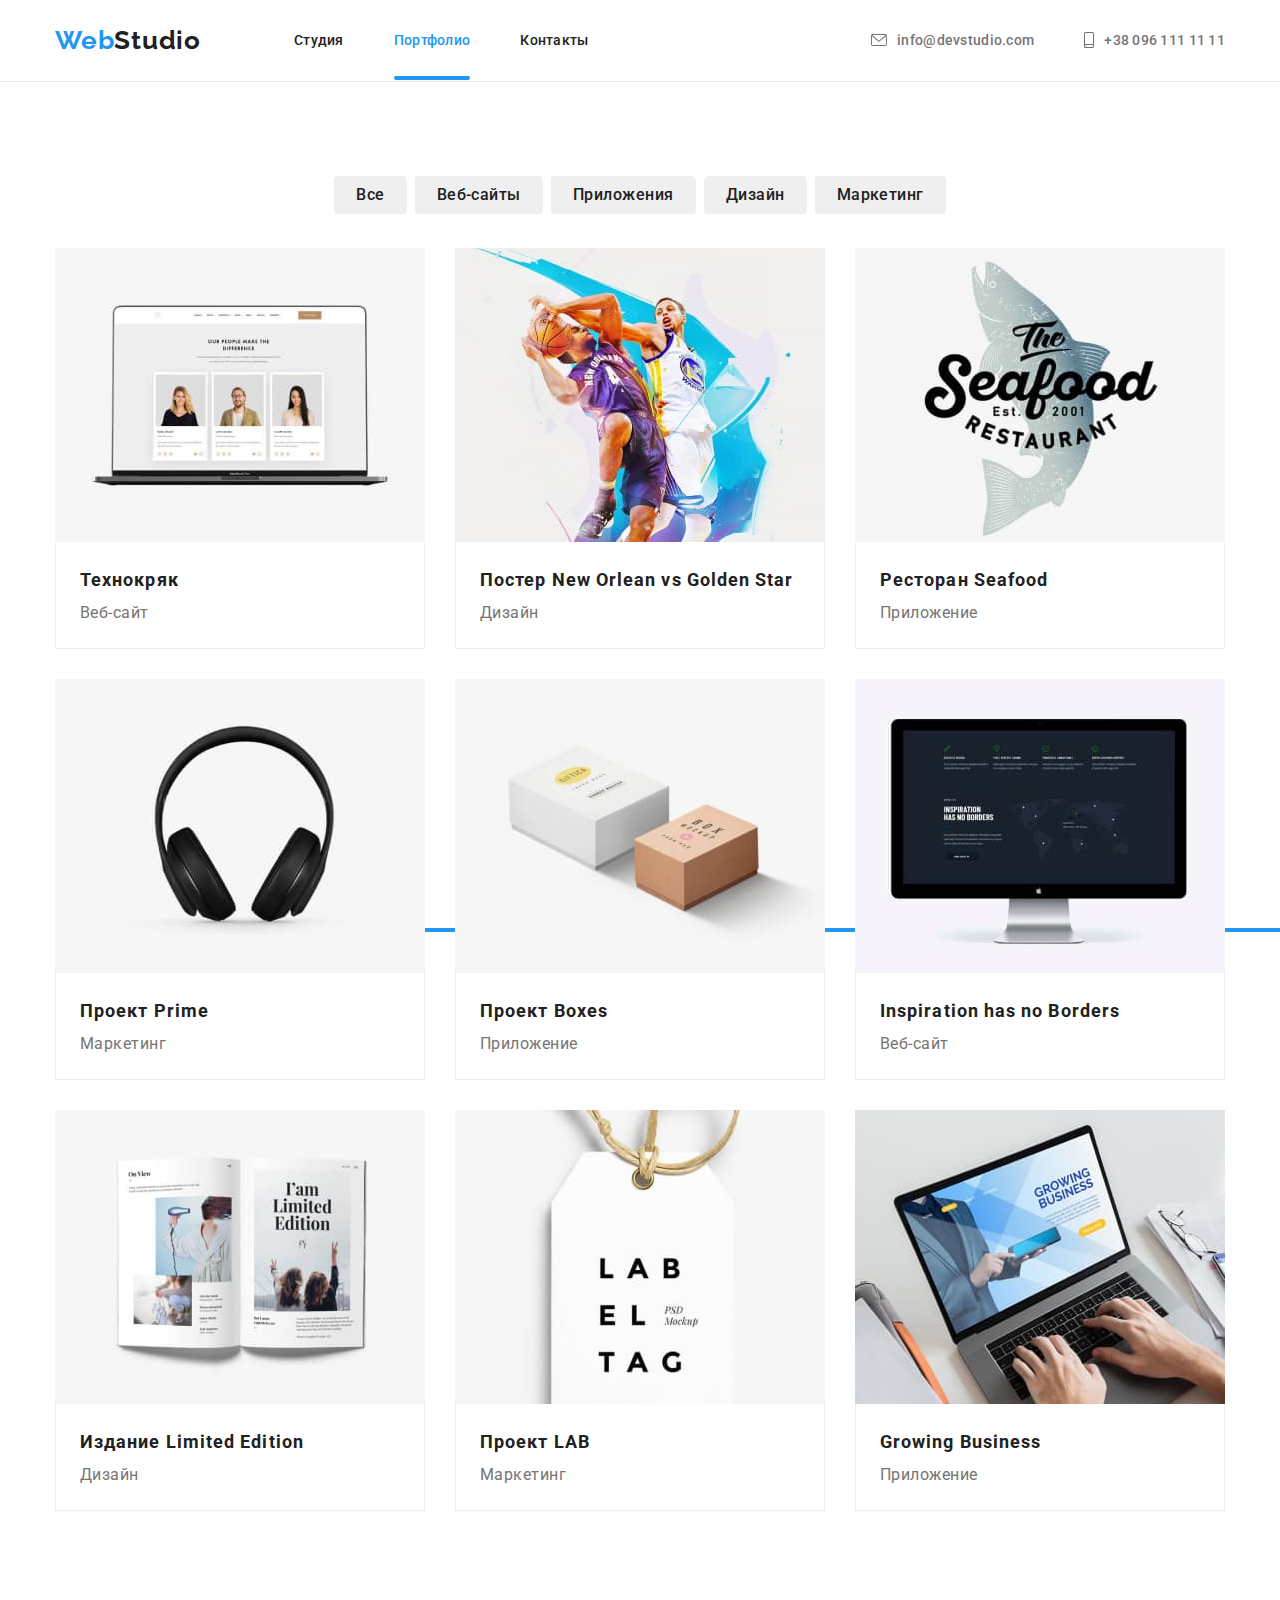
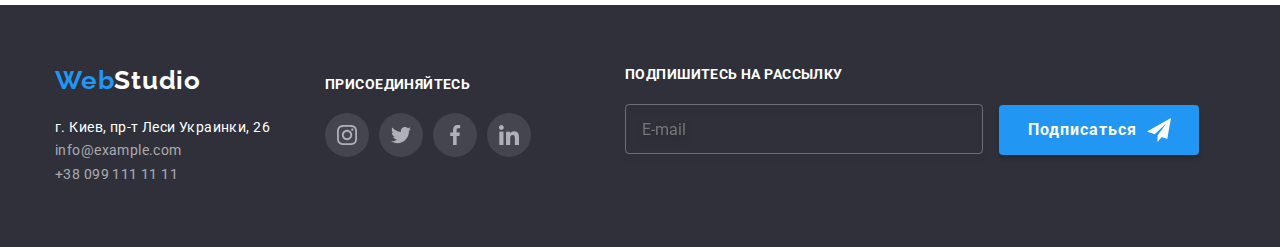
==== portfolio.html @ d1414a17 "Добавляет исходные файлы" ====
<!DOCTYPE html>
<html lang="ru">
  <head>
    <meta charset="UTF-8" />
    <meta http-equiv="X-UA-Compatible" content="IE=edge" />
    <meta name="viewport" content="width=device-width, initial-scale=1.0" />
    <title>Document</title>
    <link rel="preconnect" href="https://fonts.googleapis.com" />
    <link rel="preconnect" href="https://fonts.gstatic.com" crossorigin />
    <link
      href="https://fonts.googleapis.com/css2?family=Raleway:wght@700&family=Roboto:wght@400;500;700;900&display=swap"
      rel="stylesheet"
    />
    <link
      rel="stylesheet"
      href="https://cdnjs.cloudflare.com/ajax/libs/modern-normalize/1.1.0/modern-normalize.css"
      integrity="sha512-Y0MM+V6ymRKN2zStTqzQ227DWhhp4Mzdo6gnlRnuaNCbc+YN/ZH0sBCLTM4M0oSy9c9VKiCvd4Jk44aCLrNS5Q=="
      crossorigin="anonymous"
      referrerpolicy="no-referrer"
    />
    <link rel="stylesheet" href="./css/main.min.css" />
  </head>
  <body>
    <!-- Header -->
    <header class="header">
      <div class="header__container container">
        <a href="./" class="header__logo"><span>Web</span>Studio</a>
        <nav>
          <ul class="header__nav">
            <li class="nav__list">
              <a class="nav__link" href="./index.html">Студия</a>
            </li>
            <li class="nav__list nav__link--current">
              <a class="nav__link nav__link--current" href="./portfolio.html">Портфолио</a>
            </li>
            <li class="nav__list"><a class="nav__link" href="">Контакты</a></li>
          </ul>
        </nav>
        <ul class="header__contacts">
          <li class="header__mail">
            <a class="contacts__link" href="mailto:info@devstudio.com">
              <svg class="contacts__link--mail" width="16" height="12">
                <use href="./images/icons.svg#icon-envelope"></use>
              </svg>
              info@devstudio.com
            </a>
          </li>
          <li>
            <a class="contacts__link" href="tel:+380961111111">
              <svg class="contacts__link--phone" width="10" height="16">
                <use href="./images/icons.svg#icon-smartphone"></use>
              </svg>
              +38 096 111 11 11</a
            >
          </li>
        </ul>
      </div>
    </header>
    <!-- Main -->
    <main>
      <section class="section">
        <div class="container work__examples">
          <h1 class="visually__hidden">Примеры работ</h1>
          <ul class="filter">
            <li class="filter__item"><button class="filter__button" type="button">Все</button></li>
            <li class="filter__item">
              <button class="filter__button" type="button">Веб-сайты</button>
            </li>
            <li class="filter__item">
              <button class="filter__button" type="button">Приложения</button>
            </li>
            <li class="filter__item">
              <button class="filter__button" type="button">Дизайн</button>
            </li>
            <li class="filter__item">
              <button class="filter__button" type="button">Маркетинг</button>
            </li>
          </ul>
          <ul class="example__list">
            <li class="example__pictures">
              <a class="example__links" href="">
                <div class="example__thumb">
                  <img
                    class="portfolio__image"
                    src="./images/technokryak.jpg"
                    alt="Макбук с фотографиями команды"
                    width="370"
                    height="294"
                  />
                  <div class="example__cover--text">
                    <p>
                      Технокряк это современная площадка распространения коронавируса. Компании
                      используют эту платформу для цифрового шпионажа и атак на защищённые сервера
                      конкурентов.
                    </p>
                  </div>
                </div>
                <div class="example__picture--signature">
                  <h2 class="example__items">Технокряк</h2>
                  <p class="example__paragraph">Веб-сайт</p>
                </div>
              </a>
            </li>

            <li class="example__pictures">
              <a class="example__links" href="">
                <div class="example__thumb">
                  <img
                    class="portfolio__image"
                    src="./images/poster.jpg"
                    alt="Постер с двумя баскетболистами"
                    width="370"
                    height="294"
                  />
                  <div class="example__cover--text">
                    <p>
                      Технокряк это современная площадка распространения коронавируса. Компании
                      используют эту платформу для цифрового шпионажа и атак на защищённые сервера
                      конкурентов.
                    </p>
                  </div>
                </div>
                <div class="example__picture--signature">
                  <h2 class="example__items">Постер New Orlean vs Golden Star</h2>
                  <p class="example__paragraph">Дизайн</p>
                </div>
              </a>
            </li>

            <li class="example__pictures">
              <a class="example__links" href="">
                <div class="example__thumb">
                  <img
                    class="portfolio__image"
                    src="./images/seafood.jpg"
                    alt="Логотип ресторана"
                    width="370"
                    height="294"
                  />
                  <div class="example__cover--text">
                    <p>
                      Технокряк это современная площадка распространения коронавируса. Компании
                      используют эту платформу для цифрового шпионажа и атак на защищённые сервера
                      конкурентов.
                    </p>
                  </div>
                </div>

                <div class="example__picture--signature">
                  <h2 class="example__items">Ресторан Seafood</h2>
                  <p class="example__paragraph">Приложение</p>
                </div>
              </a>
            </li>

            <li class="example__pictures">
              <a class="example__links" href="">
                <div class="example__thumb">
                  <img
                    class="portfolio__image"
                    src="./images/prime.jpg"
                    alt="Наушники"
                    width="370"
                    height="294"
                  />
                  <div class="example__cover--text">
                    <p>
                      Технокряк это современная площадка распространения коронавируса. Компании
                      используют эту платформу для цифрового шпионажа и атак на защищённые сервера
                      конкурентов.
                    </p>
                  </div>
                </div>

                <div class="example__picture--signature">
                  <h2 class="example__items">Проект Prime</h2>
                  <p class="example__paragraph">Маркетинг</p>
                </div>
              </a>
            </li>

            <li class="example__pictures">
              <a class="example__links" href="">
                <div class="example__thumb">
                  <img
                    class="portfolio__image"
                    src="./images/boxes.jpg"
                    alt="Две коробки"
                    width="370"
                    height="294"
                  />
                  <div class="example__cover--text">
                    <p>
                      Технокряк это современная площадка распространения коронавируса. Компании
                      используют эту платформу для цифрового шпионажа и атак на защищённые сервера
                      конкурентов.
                    </p>
                  </div>
                </div>

                <div class="example__picture--signature">
                  <h2 class="example__items">Проект Boxes</h2>
                  <p class="example__paragraph">Приложение</p>
                </div>
              </a>
            </li>

            <li class="example__pictures">
              <a class="example__links" href="">
                <div class="example__thumb">
                  <img
                    class="portfolio__image"
                    src="./images/inspiration.jpg"
                    alt="Веб-страница на мониторе"
                    width="370"
                    height="294"
                  />
                  <div class="example__cover--text">
                    <p>
                      Технокряк это современная площадка распространения коронавируса. Компании
                      используют эту платформу для цифрового шпионажа и атак на защищённые сервера
                      конкурентов.
                    </p>
                  </div>
                </div>

                <div class="example__picture--signature">
                  <h2 class="example__items" lang="en">Inspiration has no Borders</h2>
                  <p class="example__paragraph">Веб-сайт</p>
                </div>
              </a>
            </li>

            <li class="example__pictures">
              <a class="example__links" href="">
                <div class="example__thumb">
                  <img
                    class="portfolio__image"
                    src="./images/limitededition.jpg"
                    alt="Открытая книга"
                    width="370"
                    height="294"
                  />
                  <div class="example__cover--text">
                    <p>
                      Технокряк это современная площадка распространения коронавируса. Компании
                      используют эту платформу для цифрового шпионажа и атак на защищённые сервера
                      конкурентов.
                    </p>
                  </div>
                </div>

                <div class="example__picture--signature">
                  <h2 class="example__items" lang="en">Издание Limited Edition</h2>
                  <p class="example__paragraph">Дизайн</p>
                </div>
              </a>
            </li>

            <li class="example__pictures">
              <a class="example__links" href="">
                <div class="example__thumb">
                  <img
                    class="portfolio__image"
                    src="./images/lab.jpg"
                    alt="Бирка на шнурке"
                    width="370"
                    height="294"
                  />
                  <div class="example__cover--text">
                    <p>
                      Технокряк это современная площадка распространения коронавируса. Компании
                      используют эту платформу для цифрового шпионажа и атак на защищённые сервера
                      конкурентов.
                    </p>
                  </div>
                </div>

                <div class="example__picture--signature">
                  <h2 class="example__items">Проект LAB</h2>
                  <p class="example__paragraph">Маркетинг</p>
                </div>
              </a>
            </li>

            <li class="example__pictures">
              <a class="example__links" href="">
                <div class="example__thumb">
                  <img
                    class="portfolio__image"
                    src="./images/growingbusiness.jpg"
                    alt="Человек печатает на ноутбуке"
                    width="370"
                    height="294"
                  />
                  <div class="example__cover--text">
                    <p>
                      Технокряк это современная площадка распространения коронавируса. Компании
                      используют эту платформу для цифрового шпионажа и атак на защищённые сервера
                      конкурентов.
                    </p>
                  </div>
                </div>

                <div class="example__picture--signature">
                  <h2 class="example__items">Growing Business</h2>
                  <p class="example__paragraph">Приложение</p>
                </div>
              </a>
            </li>
          </ul>
        </div>
      </section>
    </main>
    <!-- Footer -->
    <footer class="footer">
      <div class="footer__wrapper container">
        <div class="footer__leftside">
          <div class="footer__container footer__block--width">
            <a href="/" class="footer__logo"><span>Web</span>Studio</a>
            <address class="footer__address--section">
              <ul class="footer__contacts">
                <li>
                  <a
                    href="https://goo.gl/maps/oCxzyHue8FhfwhSUA"
                    target="_blank"
                    rel="noopener noreferrer"
                    class="footer__address"
                    >г. Киев, пр-т Леси Украинки, 26</a
                  >
                </li>
                <li>
                  <a class="mail__phone" href="mailto:info@devstudio.com">info@example.com</a>
                </li>
                <li><a class="mail__phone" href="tel:+380961111111">+38 099 111 11 11</a></li>
              </ul>
            </address>
          </div>
          <div class="footer__social--links footer__block--width">
            <h2 class="join__us">Присоединяйтесь</h2>
            <ul class="sociallink__list--footer">
              <li class="sociallink__element--footer">
                <a class="sociallink__link--footer" href="">
                  <svg class="sociallink__icon--footer" width="20" height="20">
                    <use href="./images/icons.svg#icon-instagram-2"></use>
                  </svg>
                </a>
              </li>
              <li class="sociallink__element--footer">
                <a class="sociallink__link--footer" href="">
                  <svg class="sociallink__icon--footer" width="20" height="20">
                    <use href="./images/icons.svg#icon-twitter"></use>
                  </svg>
                </a>
              </li>
              <li class="sociallink__element--footer">
                <a class="sociallink__link--footer" href="">
                  <svg class="sociallink__icon--footer" width="20" height="20">
                    <use href="./images/icons.svg#icon-facebook"></use>
                  </svg>
                </a>
              </li>
              <li class="sociallink__element--footer">
                <a class="sociallink__link--footer" href="">
                  <svg class="sociallink__icon--footer" width="20" height="20">
                    <use href="./images/icons.svg#icon-linkedin"></use>
                  </svg>
                </a>
              </li>
            </ul>
          </div>
        </div>
        <div class="footer__rightside">
          <p class="mailing">Подпишитесь на рассылку</p>
          <form action="">
            <input name="email" class="footer__email--input" type="email" placeholder="E-mail" />
            <button type="submit" class="footer__button--send">
              Подписаться
              <svg class="button__send" width="24" height="24">
                <use href="./images/icons.svg#icon-send"></use>
              </svg>
            </button>
          </form>
        </div>
      </div>
    </footer>
    <script src="./js/modal.js"></script>
  </body>
</html>
---- css/main.min.css ----
.visually__hidden{position:absolute !important;clip:rect(1px 1px 1px 1px);clip:rect(1px, 1px, 1px, 1px);padding:0 !important;border:0 !important;height:1px !important;width:1px !important;overflow:hidden}:root{--primary-text-color: #757575;--secondary-text-color: #212121;--third-text-color: #ffffff;--footer-links-color: #ffffff99;--accent-color: #2196f3;--primary-background-color: #ffffff;--header-background-color: #ffffff;--ourteam-background-color: #f5f4fa;--footer-background-color: #2f303a;--hero-background-color: #2f303a;--white-background-color: #ffffff}body{font-family:Roboto, sans-serif;color:var(--primary-text-color);background-color:var(--primary-background-color)}h1,h2,h3,p{margin-top:0;margin-bottom:0}ul,ol{margin-top:0;margin-bottom:0;padding-left:0}.block{display:block}.inline__block{display:inline-block}img{display:block}.images{display:block}.container{width:1200px;padding-left:15px;padding-right:15px;margin-left:auto;margin-right:auto}.section{padding-top:94px;padding-bottom:94px}.backdrop{position:fixed;top:0;left:0;background-color:rgba(0,0,0,0.2);width:100%;height:100%;opacity:1;transition:opacity 250ms cubic-bezier(0.4, 0, 0.2, 1)}.backdrop.is-hidden{opacity:0;pointer-events:none;visibility:hidden}.backdrop.is-hidden .modal{transform:translate(-50%, -50%) scale(0.5)}.modal__form--input{padding-bottom:10px;padding-top:4px;padding-left:42px;width:100%;height:40px;border:1px solid rgba(33,33,33,0.2);border-radius:4px;outline:none}.modal__form--input:focus{border:1px solid var(--accent-color)}.modal__form--input:focus+.modal__focus{fill:var(--accent-color)}.modal__form--button{display:block;margin:30px auto 40px;width:200px;height:50px;background-color:var(--accent-color);box-shadow:0px 4px 4px rgba(0,0,0,0.15);border-radius:4px;font-weight:bold;font-size:16px;line-height:1.87;text-align:center;letter-spacing:0.06em;color:var(--primary-background-color);box-shadow:0px 4px 4px rgba(0,0,0,0.15);border-radius:4px;outline:none;cursor:pointer;border:none}.modal__form--checbox{margin-right:7px}.modal__form--textarea{margin-bottom:20px;width:100%;height:120px;font-weight:normal;font-size:12px;line-height:1, 67;letter-spacing:0.01em;color:rgba(117,117,117,0.5);padding:12px 16px;resize:none}.modal__form--textarea:focus{color:var(--secondary-text-color)}.modal__form--checbox:checked+.check .label__input--checked{opacity:1}.modal__form--checbox:checked .modal__agreement::before{display:none}.modal{position:absolute;top:50%;left:50%;padding-left:40px;padding-right:40px;min-width:528px;min-height:581px;background-color:var(--primary-background-color);transform:translate(-50%, -50%) scale(1);transition:transform 250ms cubic-bezier(0.4, 0, 0.2, 1)}.modal__paragraph{font-weight:bold;font-size:20px;line-height:1.15;text-align:center;letter-spacing:0.03em;padding-top:40px;margin-bottom:12px;color:var(--secondary-text-color)}.modal__words{font-weight:normal;font-size:12px;line-height:1.67;letter-spacing:0.01em;color:var(--primary-text-color);margin-bottom:4px}.modal__name--area{position:relative}.modal__person--img{position:absolute;top:0;left:0;transform:translateX(12px) translateY(11px)}.modal__phone--area{position:relative}.modal__phone--img{position:absolute;top:0;left:0;transform:translateX(12px) translateY(11px)}.modal__email--area{position:relative}.modal__email--img{position:absolute;top:0;left:0;transform:translateX(12px) translateY(11px)}.modal__agreement{font-weight:normal;font-size:14px;line-height:1.71;letter-spacing:0.03em;color:var(--primary-text-color)}.modal__agreement::before{position:absolute;top:0;left:0;margin-left:13px;margin-top:3px;content:'';display:block;width:16px;height:15px;border:2px solid var(--secondary-text-color)}.label{display:flex;align-items:center;position:relative;width:100%}.label__input--checked{opacity:0;margin-right:7px;margin-left:13px;border:none;outline:none}.mailing{font-weight:bold;font-size:14px;line-height:1.42;letter-spacing:0.03em;text-transform:uppercase;margin-bottom:20px;color:var(--third-text-color)}.modal__link{color:var(--accent-color)}.close__button{position:absolute;top:8px;right:8px;width:30px;height:30px;background-color:transparent;cursor:pointer;padding:0;border:none;border:1px solid #0000001a;border-radius:50%}.close__button:hover .close__icon,.close__button:focus .close__icon{fill:var(--accent-color)}.sociallink__list{display:flex;list-style:none;justify-content:space-between;align-items:center;width:206px;margin-left:32px;margin-right:32px}.sociallink__link{width:44px;height:44px;display:block;border-radius:50%;padding:12px;transition:background-color 250ms cubic-bezier(0.4, 0, 0.2, 1),fill 250ms cubic-bezier(0.4, 0, 0.2, 1)}.sociallink__link:hover,.sociallink__link:focus{background-color:var(--accent-color);fill:var(--third-text-color)}.sociallink__link:not(:last-child){margin-right:10px}.sociallink__link:hover .sociallink__link,.sociallink__link:focus .sociallink__link{background-color:var(--accent-color);fill:var(--third-text-color)}.sociallink__element{display:block}.sociallink__link:hover .sociallink__icon,.sociallink__link:focus .sociallink__icon{fill:var(--third-text-color);background-color:var(--accent-color)}.sociallink__icon{fill:#afb1b8}.sociallink__list--footer{display:flex;list-style:none;justify-content:space-between;align-items:center;width:206px}.footer__social--links{padding-top:12px;width:calc((100% - 30px) / 2)}.sociallink__element--footer{display:block}.sociallink__element--footer:not(:last-child){margin-right:10px}.sociallink__link--footer{width:44px;height:44px;display:block;border-radius:50%;padding:12px;border-radius:50%;background-color:#ffffff1a;transition:fill 250ms cubic-bezier(0.4, 0, 0.2, 1),background-color 250ms cubic-bezier(0.4, 0, 0.2, 1)}.sociallink__link--footer:hover,.sociallink__link--footer:focus{background-color:var(--accent-color)}.sociallink__link--footer:hover .sociallink__icon--footer,.sociallink__link--footer:focus .sociallink__icon--footer{fill:var(--third-text-color);background-color:var(--accent-color)}.sociallink__icon--footer{fill:#afb1b8}.footer{background-color:var(--footer-background-color);padding-top:60px;padding-bottom:60px}.footer__container{display:flex;flex-direction:column}.footer__logo{text-decoration:none;color:var(--third-text-color);font-family:Raleway, sans-serif;font-weight:bold;font-size:26px;line-height:1.19;letter-spacing:0.03em;margin-bottom:20px}.footer__leftside{display:flex;width:calc((100% - 30px) / 2)}.footer__rightside{width:calc((100% -30px) / 2);position:relative;vertical-align:baseline}.footer__address{text-decoration:none;font-style:normal;font-weight:normal;font-size:14px;line-height:1.71;letter-spacing:0.03em;color:var(--third-text-color)}.footer__contacts{list-style:none}.mail__phone{text-decoration:none;font-weight:normal;font-size:14px;line-height:1.71;letter-spacing:0.03em;color:var(--footer-links-color)}.footer__wrapper{display:flex;vertical-align:baseline}.join__us{font-weight:bold;font-size:14px;line-height:1.14;letter-spacing:0.03em;text-transform:uppercase;color:var(--primary-background-color);margin-bottom:20px}.footer__email--input{width:358px;height:50px;padding-left:16px;margin-right:12px;border:1px solid #ffffff4d;background-color:transparent;filter:drop-shadow(0px 4px 4px rgba(0,0,0,0.15));border-radius:4px;color:rgba(255,255,255,0.6)}.footer__button--send{position:relative;display:inline-block;width:200px;height:50px;text-align:center;padding-top:10px;padding-bottom:10px;padding-left:29px;padding-right:62px;background:var(--accent-color);box-shadow:0px 4px 4px rgba(0,0,0,0.15);border-radius:4px;border:none;color:var(--third-text-color);font-weight:bold;font-size:16px;line-height:1.87;align-items:center;text-align:center;letter-spacing:0.06em;cursor:pointer}.button__send{position:absolute;top:0;right:0;transform:translateX(-28px) translateY(13px)}.footer__block--width{width:calc((100% - 30px) / 2)}.header{background-color:var(--header-background-color);border-bottom:1px solid #ececec;padding-top:25px;padding-bottom:25px}.header__logo{text-decoration:none;color:var(--secondary-text-color);font-family:Raleway, sans-serif;font-weight:bold;font-size:26px;line-height:1.19;letter-spacing:0.03em;margin-right:93px}span{color:var(--accent-color)}.nav__link{position:relative;text-decoration:none;color:var(--secondary-text-color);font-weight:500;font-size:14px;line-height:1.14;letter-spacing:0.02em;transition:color 250ms cubic-bezier(0.4, 0, 0.2, 1)}.nav__link:hover,.nav__link:focus{color:#2196f3}.nav__link--current::after{content:'';position:absolute;display:block;width:100%;height:4px;background:var(--accent-color);border-radius:2px;bottom:-32px}.nav__link--current{color:#2196f3}.header__contacts{list-style:none;display:flex;margin-left:auto}.contacts__link{text-decoration:none;color:var(--primary-text-color);font-weight:500;font-size:14px;line-height:1.4;letter-spacing:0.02em;display:flex;align-items:center;transition:color 250ms cubic-bezier(0.4, 0, 0.2, 1)}.contacts__link:hover,.contacts__link:focus{color:var(--accent-color)}.contacts__link:hover .contacts__link--mail,.contacts__link:focus .contacts__link--mail{fill:var(--accent-color)}.contacts__link:hover .contacts__link--phone,.contacts__link:focus .contacts__link--phone{fill:var(--accent-color)}.contacts__link--mail{fill:var(--primary-text-color);margin-right:10px}.contacts__link--phone{margin-right:10px;fill:var(--primary-text-color)}.header__container{display:flex;align-items:center}.header__nav{display:flex;list-style:none}.nav__list:not(:last-child){margin-right:50px}.header__mail:not(:last-child){margin-right:50px}.hero{background-color:rgba(47,48,58,0.4);box-shadow:0px 4px 4px rgba(0,0,0,0.25);padding-top:200px;padding-bottom:200px;background-image:linear-gradient(#2f303a66, #2f303a66),url(../images/heroimg.jpg);background-size:cover;background-repeat:no-repeat}h1{font-weight:900;font-size:44px;line-height:1.36;text-align:center;letter-spacing:0.06em;text-transform:uppercase;color:var(--third-text-color)}.hero__button{background-color:var(--accent-color);font-weight:bold;font-size:16px;line-height:1.87;text-align:center;letter-spacing:0.06em;color:var(--third-text-color);margin-top:30px;padding:10px 32px;box-shadow:0px 4px 4px rgba(0,0,0,0.15);border-radius:4px;border:none;cursor:pointer}.hero__name{display:flex;flex-direction:column;align-items:center;max-width:700px;margin-left:auto;margin-right:auto}.peculiarities__list{list-style:none;display:flex;margin-left:-30px;margin-top:-30px}.peculiarities__logo1{margin-bottom:30px}.peculiarities__logo2{margin-bottom:30px}.peculiarities__logo3{margin-bottom:30px}.peculiarities__logo4{margin-bottom:30px}.peculiarities__link{width:calc((100% - 120px) / 4);margin-left:30px;margin-top:30px}.peculiarities__heading{font-weight:bold;font-size:14px;line-height:1.14;letter-spacing:0.03em;text-transform:uppercase;margin-bottom:10px;color:var(--secondary-text-color)}.peculiarities__par{font-weight:normal;font-size:14px;line-height:1.71;letter-spacing:0.03em;color:var(--primary-text-color)}.filter{list-style:none;display:flex;margin-bottom:34px;justify-content:center}.filter__button{font-weight:500;font-size:16px;line-height:1.62;letter-spacing:0.03em;padding:6px 22px;color:var(--secondary-text-color);cursor:pointer;border:transparent;border-radius:4px;transition:box-shadow 250ms cubic-bezier(0.4, 0, 0.2, 1),color 250ms cubic-bezier(0.4, 0, 0.2, 1),background-color 250ms cubic-bezier(0.4, 0, 0.2, 1)}.filter__button:hover,.filter__button:focus{box-shadow:0px 3px 1px rgba(0,0,0,0.1),0px 1px 2px rgba(0,0,0,0.08),0px 2px 2px rgba(0,0,0,0.12);color:var(--third-text-color);background-color:var(--accent-color)}.filter__item:not(:last-child){margin-right:8px}.example__items{font-weight:bold;font-size:18px;line-height:2;letter-spacing:0.06em;color:var(--secondary-text-color)}.example__list{list-style:none;display:flex;flex-wrap:wrap;margin-left:-30px;margin-top:-30px}.example__thumb{position:relative;overflow:hidden}.example__thumb::before{content:'';display:inline-block;width:100%;height:100%;background-color:rgba(33,150,243,0.9);position:absolute;opacity:0;transform:translateY(100%);transition:transform 250ms cubic-bezier(0.4, 0, 0.2, 1)}.example__links:hover .example__thumb::before,.example__links:focus .example__thumb::before{opacity:1;transform:translateY(0)}.example__cover--text{position:absolute;top:0;left:0;font-weight:normal;font-size:18px;line-height:1.56;letter-spacing:0.03em;padding:63px 24px;color:var(--third-text-color);opacity:0;transition:opacity 250ms cubic-bezier(0.4, 0, 0.2, 1)}.example__links:hover .example__cover--text,.example__links:focus .example__cover--text{opacity:1}.portfolio__image{display:block}.example__pictures{margin-left:30px;margin-top:30px;width:calc((100% - 90px) / 3)}.example__picture--signature{background-color:var(--white-background-color);padding-top:20px;padding-bottom:20px;padding-left:24px;padding-right:24px;border-left:1px solid #eeeeee;border-right:1px solid #eeeeee;border-bottom:1px solid #eeeeee}.example__links{text-decoration:none;display:block;transition:box-shadow 250ms cubic-bezier(0.4, 0, 0.2, 1)}.example__links:hover{box-shadow:0px 1px 1px rgba(0,0,0,0.12),0px 4px 4px rgba(0,0,0,0.06),1px 4px 6px rgba(0,0,0,0.16)}.example__paragraph{font-weight:normal;font-size:16px;line-height:1.87;letter-spacing:0.03em;color:var(--primary-text-color)}.mail__phone{font-style:normal;transition:color 250ms cubic-bezier(0.4, 0, 0.2, 1)}.mail__phone:hover,.mail__phone:focus{color:var(--accent-color)}.rubrics{font-weight:bold;font-size:36px;line-height:1.17;text-align:center;letter-spacing:0.03em;margin-bottom:50px;color:var(--secondary-text-color)}.rubrics__examples{list-style:none;display:flex;margin-top:-30px;margin-left:-30px}.rubrics__image{margin-top:30px;margin-left:30px;max-width:calc((100% - 90px) / 3);position:relative}.rubrics__image__cover--desctop{font-weight:bold;font-size:14px;line-height:1.14;text-align:center;letter-spacing:0.03em;text-transform:uppercase;color:var(--third-text-color);position:absolute;bottom:0;left:0;width:370px;height:70px;padding:27px 82px;background:rgba(47,48,58,0.8)}.rubrics__image__cover--mobile{font-weight:bold;font-size:14px;line-height:1.14;text-align:center;letter-spacing:0.03em;text-transform:uppercase;color:var(--third-text-color);position:absolute;bottom:0;left:0;width:370px;height:70px;padding:27px 85px;background:rgba(47,48,58,0.8)}.rubrics__image__cover--design{font-weight:bold;font-size:14px;line-height:1.14;text-align:center;letter-spacing:0.03em;text-transform:uppercase;color:var(--third-text-color);position:absolute;bottom:0;left:0;width:370px;height:70px;padding:27px 90px;background:rgba(47,48,58,0.8)}.our-work{padding-top:0px;background-color:var(--primary-background-color)}.rubrics__team{list-style:none;display:flex;margin-top:-30px;margin-left:-30px}.team__item{margin-top:30px;margin-left:30px;width:calc((100% - 120px) / 4)}.team{background-color:var(--ourteam-background-color)}.staff__signature{background-color:var(--white-background-color);padding-top:30px;padding-bottom:30px;box-shadow:0px 1px 3px rgba(0,0,0,0.12),0px 1px 1px rgba(0,0,0,0.14),0px 2px 1px rgba(0,0,0,0.2);border-radius:0px 0px 4px 4px}.staff__names{font-weight:500;font-size:16px;line-height:1.19;text-align:center;letter-spacing:0.03em;margin-bottom:10px;color:var(--secondary-text-color)}.staff__professions{font-weight:normal;font-size:16px;line-height:1.19;text-align:center;letter-spacing:0.03em;color:var(--primary-text-color);margin-bottom:16px}.regular__clients{font-weight:bold;font-size:36px;line-height:42px;text-align:center;letter-spacing:0.03em;margin-bottom:50px;color:var(--secondary-text-color)}.clients{width:170px;height:92px}.clients:not(:last-child){margin-right:30px}.clients__link{display:block;width:170px;height:92px}.clients__list{list-style:none;display:flex}.clients__logo{fill:#afb1b8;padding:16px 32px;border:1px solid #afb1b8;border-radius:4px;transition:fill 250ms cubic-bezier(0.4, 0, 0.2, 1),border 250ms cubic-bezier(0.4, 0, 0.2, 1),border-radius 250ms cubic-bezier(0.4, 0, 0.2, 1)}.clients__link:hover .clients__logo,.clients__link:focus .clients__logo{fill:var(--accent-color);border:1px solid var(--accent-color);border-radius:4px}.work__examples{display:flex;flex-direction:column}
/*# sourceMappingURL=main.min.css.map */
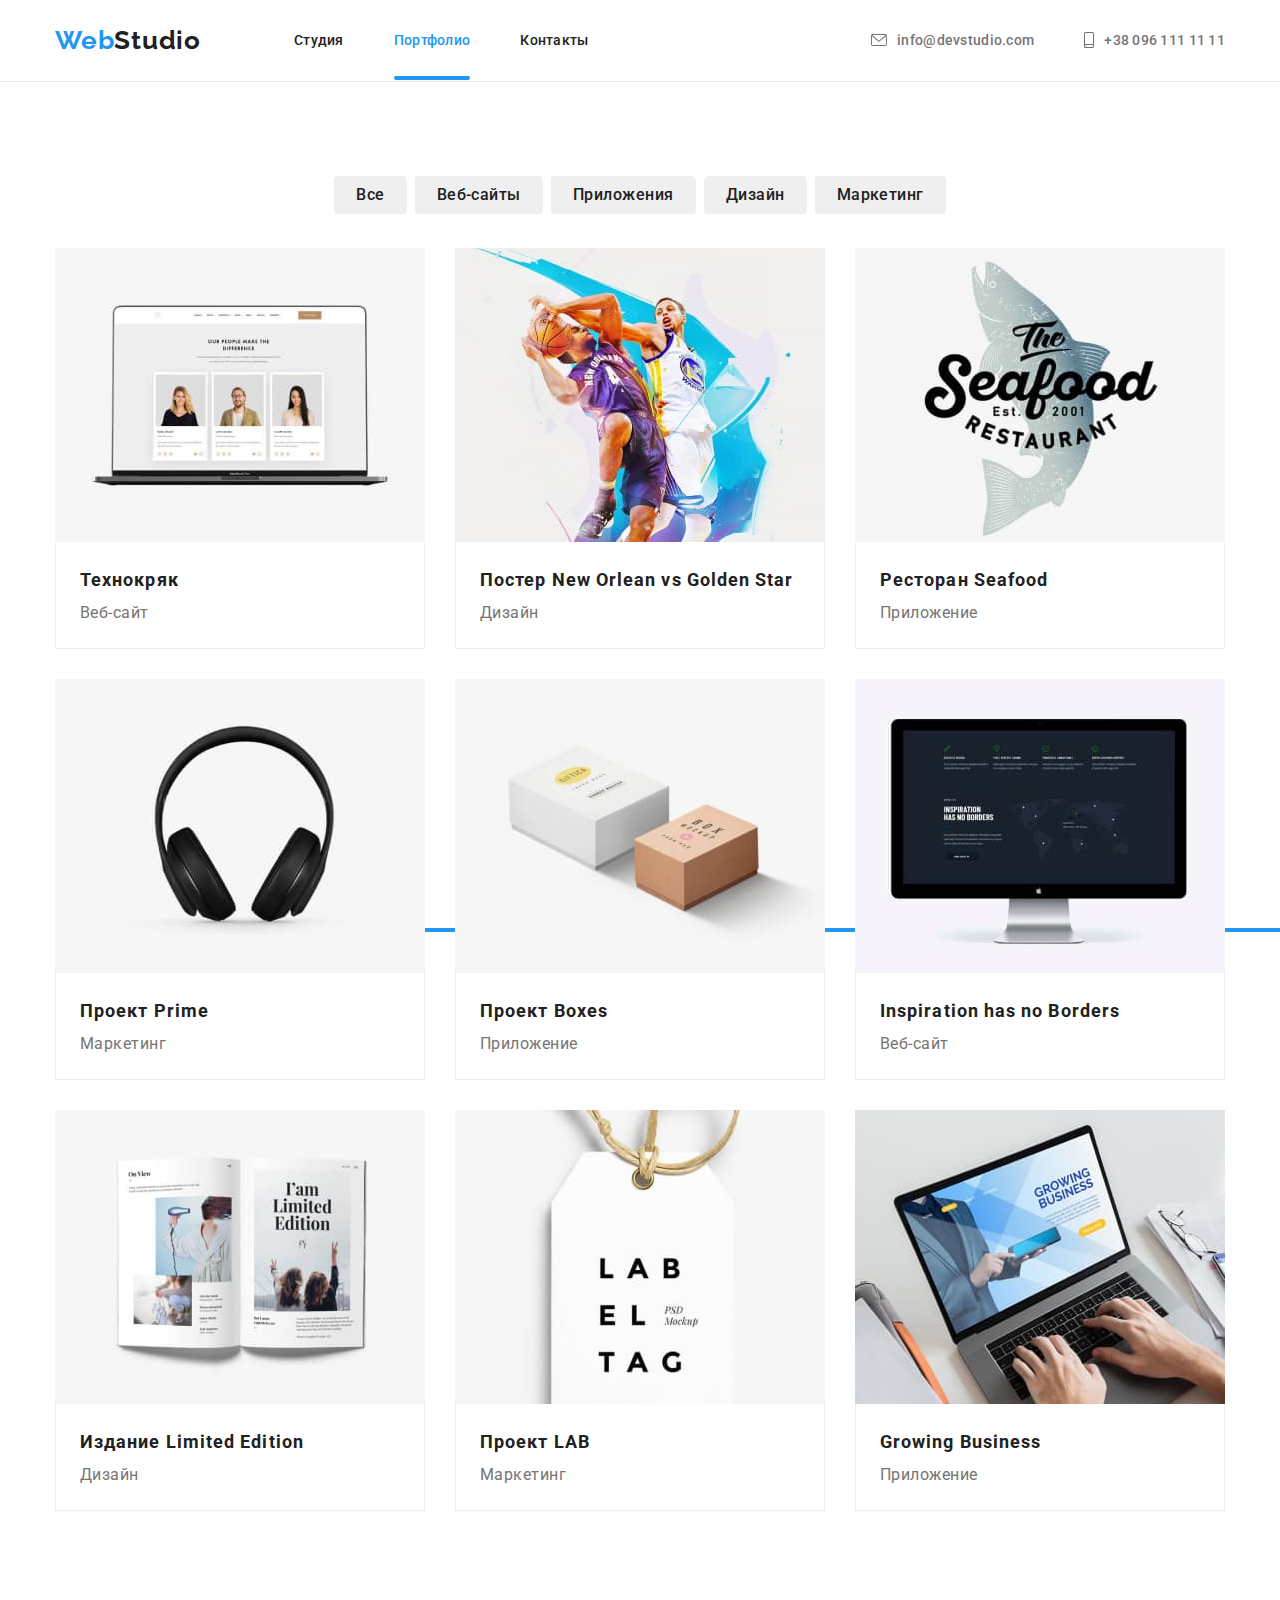
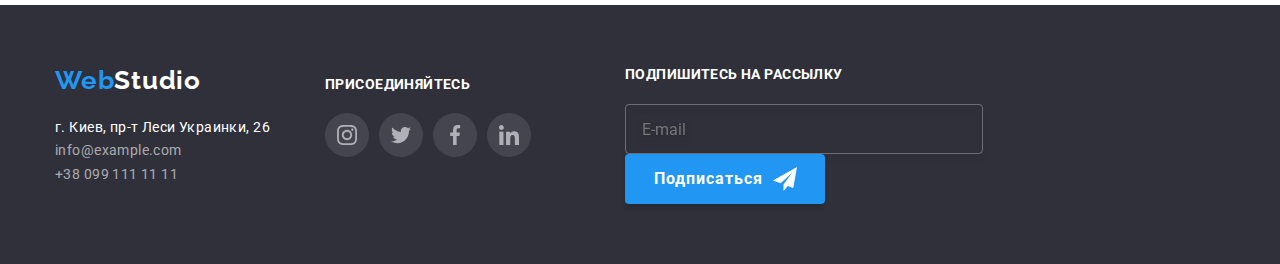
==== commit 63e8aee5: "Исправляет ошибки валидатора" ====
--- a/portfolio.html
+++ b/portfolio.html
@@ -80,13 +80,18 @@
             <li class="example__pictures">
               <a class="example__links" href="">
                 <div class="example__thumb">
-                  <img
-                    class="portfolio__image"
-                    src="./images/technokryak.jpg"
-                    alt="Макбук с фотографиями команды"
-                    width="370"
-                    height="294"
-                  />
+                  <picture>
+                    <source srcset="./images/technokryak.jpg" media="(min-width: 1200px)" />
+                    <source srcset="./images/tablet/technokryak.jpg" media="(min-width: 768px)" />
+                    <source srcset="./images/mobile/technokryak.jpg" media="(min-width: 480px)" />
+                    <img
+                      class="portfolio__image"
+                      src="#"
+                      alt="Макбук с фотографиями команды"
+                      width="370"
+                      height="294"
+                    />
+                  </picture>
                   <div class="example__cover--text">
                     <p>
                       Технокряк это современная площадка распространения коронавируса. Компании
@@ -105,13 +110,18 @@
             <li class="example__pictures">
               <a class="example__links" href="">
                 <div class="example__thumb">
-                  <img
-                    class="portfolio__image"
-                    src="./images/poster.jpg"
-                    alt="Постер с двумя баскетболистами"
-                    width="370"
-                    height="294"
-                  />
+                  <picture>
+                    <source srcset="./images/poster.jpg" media="(min-width: 1200px)" />
+                    <source srcset="./images/tablet/poster.jpg" media="(min-width: 768px)" />
+                    <source srcset="./images/mobile/poster.jpg" media="(min-width: 480px)" />
+                    <img
+                      class="portfolio__image"
+                      src="#"
+                      alt="Постер с двумя баскетболистами"
+                      width="370"
+                      height="294"
+                    />
+                  </picture>
                   <div class="example__cover--text">
                     <p>
                       Технокряк это современная площадка распространения коронавируса. Компании
@@ -130,13 +140,18 @@
             <li class="example__pictures">
               <a class="example__links" href="">
                 <div class="example__thumb">
-                  <img
-                    class="portfolio__image"
-                    src="./images/seafood.jpg"
-                    alt="Логотип ресторана"
-                    width="370"
-                    height="294"
-                  />
+                  <picture>
+                    <source srcset="./images/seafood.jpg" media="(min-width: 1200px)" />
+                    <source srcset="./images/tablet/seafood.jpg" media="(min-width: 768px)" />
+                    <source srcset="./images/mobile/seafood.jpg" media="(min-width: 480px)" />
+                    <img
+                      class="portfolio__image"
+                      src="#"
+                      alt="Логотип ресторана"
+                      width="370"
+                      height="294"
+                    />
+                  </picture>
                   <div class="example__cover--text">
                     <p>
                       Технокряк это современная площадка распространения коронавируса. Компании
@@ -156,13 +171,12 @@
             <li class="example__pictures">
               <a class="example__links" href="">
                 <div class="example__thumb">
-                  <img
-                    class="portfolio__image"
-                    src="./images/prime.jpg"
-                    alt="Наушники"
-                    width="370"
-                    height="294"
-                  />
+                  <picture>
+                    <source srcset="./images/prime.jpg" media="(min-width: 1200px)" />
+                    <source srcset="./images/tablet/prime.jpg" media="(min-width: 768px)" />
+                    <source srcset="./images/mobile/prime.jpg" media="(min-width: 480px)" />
+                    <img class="portfolio__image" src="#" alt="Наушники" width="370" height="294" />
+                  </picture>
                   <div class="example__cover--text">
                     <p>
                       Технокряк это современная площадка распространения коронавируса. Компании
@@ -182,13 +196,18 @@
             <li class="example__pictures">
               <a class="example__links" href="">
                 <div class="example__thumb">
-                  <img
-                    class="portfolio__image"
-                    src="./images/boxes.jpg"
-                    alt="Две коробки"
-                    width="370"
-                    height="294"
-                  />
+                  <picture>
+                    <source srcset="./images/boxes.jpg" media="(min-width: 1200px)" />
+                    <source srcset="./images/tablet/boxes.jpg" media="(min-width: 768px)" />
+                    <source srcset="./images/mobile/boxes.jpg" media="(min-width: 480px)" />
+                    <img
+                      class="portfolio__image"
+                      src="#"
+                      alt="Две коробки"
+                      width="370"
+                      height="294"
+                    />
+                  </picture>
                   <div class="example__cover--text">
                     <p>
                       Технокряк это современная площадка распространения коронавируса. Компании
@@ -208,13 +227,18 @@
             <li class="example__pictures">
               <a class="example__links" href="">
                 <div class="example__thumb">
-                  <img
-                    class="portfolio__image"
-                    src="./images/inspiration.jpg"
-                    alt="Веб-страница на мониторе"
-                    width="370"
-                    height="294"
-                  />
+                  <picture>
+                    <source srcset="./images/inspiration.jpg" media="(min-width: 1200px)" />
+                    <source srcset="./images/tablet/inspiration.jpg" media="(min-width: 768px)" />
+                    <source srcset="./images/mobile/inspiration.jpg" media="(min-width: 480px)" />
+                    <img
+                      class="portfolio__image"
+                      src="#"
+                      alt="Веб-страница на мониторе"
+                      width="370"
+                      height="294"
+                    />
+                  </picture>
                   <div class="example__cover--text">
                     <p>
                       Технокряк это современная площадка распространения коронавируса. Компании
@@ -234,13 +258,24 @@
             <li class="example__pictures">
               <a class="example__links" href="">
                 <div class="example__thumb">
-                  <img
-                    class="portfolio__image"
-                    src="./images/limitededition.jpg"
-                    alt="Открытая книга"
-                    width="370"
-                    height="294"
-                  />
+                  <picture>
+                    <source srcset="./images/limitededition.jpg" media="(min-width: 1200px)" />
+                    <source
+                      srcset="./images/tablet/limitededition.jpg"
+                      media="(min-width: 768px)"
+                    />
+                    <source
+                      srcset="./images/mobile/limitededition.jpg"
+                      media="(min-width: 480px)"
+                    />
+                    <img
+                      class="portfolio__image"
+                      src="#"
+                      alt="Открытая книга"
+                      width="370"
+                      height="294"
+                    />
+                  </picture>
                   <div class="example__cover--text">
                     <p>
                       Технокряк это современная площадка распространения коронавируса. Компании
@@ -260,13 +295,18 @@
             <li class="example__pictures">
               <a class="example__links" href="">
                 <div class="example__thumb">
-                  <img
-                    class="portfolio__image"
-                    src="./images/lab.jpg"
-                    alt="Бирка на шнурке"
-                    width="370"
-                    height="294"
-                  />
+                  <picture>
+                    <source srcset="./images/lab.jpg" media="(min-width: 1200px)" />
+                    <source srcset="./images/tablet/lab.jpg" media="(min-width: 768px)" />
+                    <source srcset="./images/mobile/lab.jpg" media="(min-width: 480px)" />
+                    <img
+                      class="portfolio__image"
+                      src="#"
+                      alt="Бирка на шнурке"
+                      width="370"
+                      height="294"
+                    />
+                  </picture>
                   <div class="example__cover--text">
                     <p>
                       Технокряк это современная площадка распространения коронавируса. Компании
@@ -286,13 +326,24 @@
             <li class="example__pictures">
               <a class="example__links" href="">
                 <div class="example__thumb">
-                  <img
-                    class="portfolio__image"
-                    src="./images/growingbusiness.jpg"
-                    alt="Человек печатает на ноутбуке"
-                    width="370"
-                    height="294"
-                  />
+                  <picture>
+                    <source srcset="./images/growingbusiness.jpg" media="(min-width: 1200px)" />
+                    <source
+                      srcset="./images/tablet/growingbusiness.jpg"
+                      media="(min-width: 768px)"
+                    />
+                    <source
+                      srcset="./images/mobile/growingbusiness.jpg"
+                      media="(min-width: 480px)"
+                    />
+                    <img
+                      class="portfolio__image"
+                      src="#"
+                      alt="Человек печатает на ноутбуке"
+                      width="370"
+                      height="294"
+                    />
+                  </picture>
                   <div class="example__cover--text">
                     <p>
                       Технокряк это современная площадка распространения коронавируса. Компании
--- a/css/main.min.css
+++ b/css/main.min.css
@@ -1,2 +1,2 @@
-.visually__hidden{position:absolute !important;clip:rect(1px 1px 1px 1px);clip:rect(1px, 1px, 1px, 1px);padding:0 !important;border:0 !important;height:1px !important;width:1px !important;overflow:hidden}:root{--primary-text-color: #757575;--secondary-text-color: #212121;--third-text-color: #ffffff;--footer-links-color: #ffffff99;--accent-color: #2196f3;--primary-background-color: #ffffff;--header-background-color: #ffffff;--ourteam-background-color: #f5f4fa;--footer-background-color: #2f303a;--hero-background-color: #2f303a;--white-background-color: #ffffff}body{font-family:Roboto, sans-serif;color:var(--primary-text-color);background-color:var(--primary-background-color)}h1,h2,h3,p{margin-top:0;margin-bottom:0}ul,ol{margin-top:0;margin-bottom:0;padding-left:0}.block{display:block}.inline__block{display:inline-block}img{display:block}.images{display:block}.container{width:1200px;padding-left:15px;padding-right:15px;margin-left:auto;margin-right:auto}.section{padding-top:94px;padding-bottom:94px}.backdrop{position:fixed;top:0;left:0;background-color:rgba(0,0,0,0.2);width:100%;height:100%;opacity:1;transition:opacity 250ms cubic-bezier(0.4, 0, 0.2, 1)}.backdrop.is-hidden{opacity:0;pointer-events:none;visibility:hidden}.backdrop.is-hidden .modal{transform:translate(-50%, -50%) scale(0.5)}.modal__form--input{padding-bottom:10px;padding-top:4px;padding-left:42px;width:100%;height:40px;border:1px solid rgba(33,33,33,0.2);border-radius:4px;outline:none}.modal__form--input:focus{border:1px solid var(--accent-color)}.modal__form--input:focus+.modal__focus{fill:var(--accent-color)}.modal__form--button{display:block;margin:30px auto 40px;width:200px;height:50px;background-color:var(--accent-color);box-shadow:0px 4px 4px rgba(0,0,0,0.15);border-radius:4px;font-weight:bold;font-size:16px;line-height:1.87;text-align:center;letter-spacing:0.06em;color:var(--primary-background-color);box-shadow:0px 4px 4px rgba(0,0,0,0.15);border-radius:4px;outline:none;cursor:pointer;border:none}.modal__form--checbox{margin-right:7px}.modal__form--textarea{margin-bottom:20px;width:100%;height:120px;font-weight:normal;font-size:12px;line-height:1, 67;letter-spacing:0.01em;color:rgba(117,117,117,0.5);padding:12px 16px;resize:none}.modal__form--textarea:focus{color:var(--secondary-text-color)}.modal__form--checbox:checked+.check .label__input--checked{opacity:1}.modal__form--checbox:checked .modal__agreement::before{display:none}.modal{position:absolute;top:50%;left:50%;padding-left:40px;padding-right:40px;min-width:528px;min-height:581px;background-color:var(--primary-background-color);transform:translate(-50%, -50%) scale(1);transition:transform 250ms cubic-bezier(0.4, 0, 0.2, 1)}.modal__paragraph{font-weight:bold;font-size:20px;line-height:1.15;text-align:center;letter-spacing:0.03em;padding-top:40px;margin-bottom:12px;color:var(--secondary-text-color)}.modal__words{font-weight:normal;font-size:12px;line-height:1.67;letter-spacing:0.01em;color:var(--primary-text-color);margin-bottom:4px}.modal__name--area{position:relative}.modal__person--img{position:absolute;top:0;left:0;transform:translateX(12px) translateY(11px)}.modal__phone--area{position:relative}.modal__phone--img{position:absolute;top:0;left:0;transform:translateX(12px) translateY(11px)}.modal__email--area{position:relative}.modal__email--img{position:absolute;top:0;left:0;transform:translateX(12px) translateY(11px)}.modal__agreement{font-weight:normal;font-size:14px;line-height:1.71;letter-spacing:0.03em;color:var(--primary-text-color)}.modal__agreement::before{position:absolute;top:0;left:0;margin-left:13px;margin-top:3px;content:'';display:block;width:16px;height:15px;border:2px solid var(--secondary-text-color)}.label{display:flex;align-items:center;position:relative;width:100%}.label__input--checked{opacity:0;margin-right:7px;margin-left:13px;border:none;outline:none}.mailing{font-weight:bold;font-size:14px;line-height:1.42;letter-spacing:0.03em;text-transform:uppercase;margin-bottom:20px;color:var(--third-text-color)}.modal__link{color:var(--accent-color)}.close__button{position:absolute;top:8px;right:8px;width:30px;height:30px;background-color:transparent;cursor:pointer;padding:0;border:none;border:1px solid #0000001a;border-radius:50%}.close__button:hover .close__icon,.close__button:focus .close__icon{fill:var(--accent-color)}.sociallink__list{display:flex;list-style:none;justify-content:space-between;align-items:center;width:206px;margin-left:32px;margin-right:32px}.sociallink__link{width:44px;height:44px;display:block;border-radius:50%;padding:12px;transition:background-color 250ms cubic-bezier(0.4, 0, 0.2, 1),fill 250ms cubic-bezier(0.4, 0, 0.2, 1)}.sociallink__link:hover,.sociallink__link:focus{background-color:var(--accent-color);fill:var(--third-text-color)}.sociallink__link:not(:last-child){margin-right:10px}.sociallink__link:hover .sociallink__link,.sociallink__link:focus .sociallink__link{background-color:var(--accent-color);fill:var(--third-text-color)}.sociallink__element{display:block}.sociallink__link:hover .sociallink__icon,.sociallink__link:focus .sociallink__icon{fill:var(--third-text-color);background-color:var(--accent-color)}.sociallink__icon{fill:#afb1b8}.sociallink__list--footer{display:flex;list-style:none;justify-content:space-between;align-items:center;width:206px}.footer__social--links{padding-top:12px;width:calc((100% - 30px) / 2)}.sociallink__element--footer{display:block}.sociallink__element--footer:not(:last-child){margin-right:10px}.sociallink__link--footer{width:44px;height:44px;display:block;border-radius:50%;padding:12px;border-radius:50%;background-color:#ffffff1a;transition:fill 250ms cubic-bezier(0.4, 0, 0.2, 1),background-color 250ms cubic-bezier(0.4, 0, 0.2, 1)}.sociallink__link--footer:hover,.sociallink__link--footer:focus{background-color:var(--accent-color)}.sociallink__link--footer:hover .sociallink__icon--footer,.sociallink__link--footer:focus .sociallink__icon--footer{fill:var(--third-text-color);background-color:var(--accent-color)}.sociallink__icon--footer{fill:#afb1b8}.footer{background-color:var(--footer-background-color);padding-top:60px;padding-bottom:60px}.footer__container{display:flex;flex-direction:column}.footer__logo{text-decoration:none;color:var(--third-text-color);font-family:Raleway, sans-serif;font-weight:bold;font-size:26px;line-height:1.19;letter-spacing:0.03em;margin-bottom:20px}.footer__leftside{display:flex;width:calc((100% - 30px) / 2)}.footer__rightside{width:calc((100% -30px) / 2);position:relative;vertical-align:baseline}.footer__address{text-decoration:none;font-style:normal;font-weight:normal;font-size:14px;line-height:1.71;letter-spacing:0.03em;color:var(--third-text-color)}.footer__contacts{list-style:none}.mail__phone{text-decoration:none;font-weight:normal;font-size:14px;line-height:1.71;letter-spacing:0.03em;color:var(--footer-links-color)}.footer__wrapper{display:flex;vertical-align:baseline}.join__us{font-weight:bold;font-size:14px;line-height:1.14;letter-spacing:0.03em;text-transform:uppercase;color:var(--primary-background-color);margin-bottom:20px}.footer__email--input{width:358px;height:50px;padding-left:16px;margin-right:12px;border:1px solid #ffffff4d;background-color:transparent;filter:drop-shadow(0px 4px 4px rgba(0,0,0,0.15));border-radius:4px;color:rgba(255,255,255,0.6)}.footer__button--send{position:relative;display:inline-block;width:200px;height:50px;text-align:center;padding-top:10px;padding-bottom:10px;padding-left:29px;padding-right:62px;background:var(--accent-color);box-shadow:0px 4px 4px rgba(0,0,0,0.15);border-radius:4px;border:none;color:var(--third-text-color);font-weight:bold;font-size:16px;line-height:1.87;align-items:center;text-align:center;letter-spacing:0.06em;cursor:pointer}.button__send{position:absolute;top:0;right:0;transform:translateX(-28px) translateY(13px)}.footer__block--width{width:calc((100% - 30px) / 2)}.header{background-color:var(--header-background-color);border-bottom:1px solid #ececec;padding-top:25px;padding-bottom:25px}.header__logo{text-decoration:none;color:var(--secondary-text-color);font-family:Raleway, sans-serif;font-weight:bold;font-size:26px;line-height:1.19;letter-spacing:0.03em;margin-right:93px}span{color:var(--accent-color)}.nav__link{position:relative;text-decoration:none;color:var(--secondary-text-color);font-weight:500;font-size:14px;line-height:1.14;letter-spacing:0.02em;transition:color 250ms cubic-bezier(0.4, 0, 0.2, 1)}.nav__link:hover,.nav__link:focus{color:#2196f3}.nav__link--current::after{content:'';position:absolute;display:block;width:100%;height:4px;background:var(--accent-color);border-radius:2px;bottom:-32px}.nav__link--current{color:#2196f3}.header__contacts{list-style:none;display:flex;margin-left:auto}.contacts__link{text-decoration:none;color:var(--primary-text-color);font-weight:500;font-size:14px;line-height:1.4;letter-spacing:0.02em;display:flex;align-items:center;transition:color 250ms cubic-bezier(0.4, 0, 0.2, 1)}.contacts__link:hover,.contacts__link:focus{color:var(--accent-color)}.contacts__link:hover .contacts__link--mail,.contacts__link:focus .contacts__link--mail{fill:var(--accent-color)}.contacts__link:hover .contacts__link--phone,.contacts__link:focus .contacts__link--phone{fill:var(--accent-color)}.contacts__link--mail{fill:var(--primary-text-color);margin-right:10px}.contacts__link--phone{margin-right:10px;fill:var(--primary-text-color)}.header__container{display:flex;align-items:center}.header__nav{display:flex;list-style:none}.nav__list:not(:last-child){margin-right:50px}.header__mail:not(:last-child){margin-right:50px}.hero{background-color:rgba(47,48,58,0.4);box-shadow:0px 4px 4px rgba(0,0,0,0.25);padding-top:200px;padding-bottom:200px;background-image:linear-gradient(#2f303a66, #2f303a66),url(../images/heroimg.jpg);background-size:cover;background-repeat:no-repeat}h1{font-weight:900;font-size:44px;line-height:1.36;text-align:center;letter-spacing:0.06em;text-transform:uppercase;color:var(--third-text-color)}.hero__button{background-color:var(--accent-color);font-weight:bold;font-size:16px;line-height:1.87;text-align:center;letter-spacing:0.06em;color:var(--third-text-color);margin-top:30px;padding:10px 32px;box-shadow:0px 4px 4px rgba(0,0,0,0.15);border-radius:4px;border:none;cursor:pointer}.hero__name{display:flex;flex-direction:column;align-items:center;max-width:700px;margin-left:auto;margin-right:auto}.peculiarities__list{list-style:none;display:flex;margin-left:-30px;margin-top:-30px}.peculiarities__logo1{margin-bottom:30px}.peculiarities__logo2{margin-bottom:30px}.peculiarities__logo3{margin-bottom:30px}.peculiarities__logo4{margin-bottom:30px}.peculiarities__link{width:calc((100% - 120px) / 4);margin-left:30px;margin-top:30px}.peculiarities__heading{font-weight:bold;font-size:14px;line-height:1.14;letter-spacing:0.03em;text-transform:uppercase;margin-bottom:10px;color:var(--secondary-text-color)}.peculiarities__par{font-weight:normal;font-size:14px;line-height:1.71;letter-spacing:0.03em;color:var(--primary-text-color)}.filter{list-style:none;display:flex;margin-bottom:34px;justify-content:center}.filter__button{font-weight:500;font-size:16px;line-height:1.62;letter-spacing:0.03em;padding:6px 22px;color:var(--secondary-text-color);cursor:pointer;border:transparent;border-radius:4px;transition:box-shadow 250ms cubic-bezier(0.4, 0, 0.2, 1),color 250ms cubic-bezier(0.4, 0, 0.2, 1),background-color 250ms cubic-bezier(0.4, 0, 0.2, 1)}.filter__button:hover,.filter__button:focus{box-shadow:0px 3px 1px rgba(0,0,0,0.1),0px 1px 2px rgba(0,0,0,0.08),0px 2px 2px rgba(0,0,0,0.12);color:var(--third-text-color);background-color:var(--accent-color)}.filter__item:not(:last-child){margin-right:8px}.example__items{font-weight:bold;font-size:18px;line-height:2;letter-spacing:0.06em;color:var(--secondary-text-color)}.example__list{list-style:none;display:flex;flex-wrap:wrap;margin-left:-30px;margin-top:-30px}.example__thumb{position:relative;overflow:hidden}.example__thumb::before{content:'';display:inline-block;width:100%;height:100%;background-color:rgba(33,150,243,0.9);position:absolute;opacity:0;transform:translateY(100%);transition:transform 250ms cubic-bezier(0.4, 0, 0.2, 1)}.example__links:hover .example__thumb::before,.example__links:focus .example__thumb::before{opacity:1;transform:translateY(0)}.example__cover--text{position:absolute;top:0;left:0;font-weight:normal;font-size:18px;line-height:1.56;letter-spacing:0.03em;padding:63px 24px;color:var(--third-text-color);opacity:0;transition:opacity 250ms cubic-bezier(0.4, 0, 0.2, 1)}.example__links:hover .example__cover--text,.example__links:focus .example__cover--text{opacity:1}.portfolio__image{display:block}.example__pictures{margin-left:30px;margin-top:30px;width:calc((100% - 90px) / 3)}.example__picture--signature{background-color:var(--white-background-color);padding-top:20px;padding-bottom:20px;padding-left:24px;padding-right:24px;border-left:1px solid #eeeeee;border-right:1px solid #eeeeee;border-bottom:1px solid #eeeeee}.example__links{text-decoration:none;display:block;transition:box-shadow 250ms cubic-bezier(0.4, 0, 0.2, 1)}.example__links:hover{box-shadow:0px 1px 1px rgba(0,0,0,0.12),0px 4px 4px rgba(0,0,0,0.06),1px 4px 6px rgba(0,0,0,0.16)}.example__paragraph{font-weight:normal;font-size:16px;line-height:1.87;letter-spacing:0.03em;color:var(--primary-text-color)}.mail__phone{font-style:normal;transition:color 250ms cubic-bezier(0.4, 0, 0.2, 1)}.mail__phone:hover,.mail__phone:focus{color:var(--accent-color)}.rubrics{font-weight:bold;font-size:36px;line-height:1.17;text-align:center;letter-spacing:0.03em;margin-bottom:50px;color:var(--secondary-text-color)}.rubrics__examples{list-style:none;display:flex;margin-top:-30px;margin-left:-30px}.rubrics__image{margin-top:30px;margin-left:30px;max-width:calc((100% - 90px) / 3);position:relative}.rubrics__image__cover--desctop{font-weight:bold;font-size:14px;line-height:1.14;text-align:center;letter-spacing:0.03em;text-transform:uppercase;color:var(--third-text-color);position:absolute;bottom:0;left:0;width:370px;height:70px;padding:27px 82px;background:rgba(47,48,58,0.8)}.rubrics__image__cover--mobile{font-weight:bold;font-size:14px;line-height:1.14;text-align:center;letter-spacing:0.03em;text-transform:uppercase;color:var(--third-text-color);position:absolute;bottom:0;left:0;width:370px;height:70px;padding:27px 85px;background:rgba(47,48,58,0.8)}.rubrics__image__cover--design{font-weight:bold;font-size:14px;line-height:1.14;text-align:center;letter-spacing:0.03em;text-transform:uppercase;color:var(--third-text-color);position:absolute;bottom:0;left:0;width:370px;height:70px;padding:27px 90px;background:rgba(47,48,58,0.8)}.our-work{padding-top:0px;background-color:var(--primary-background-color)}.rubrics__team{list-style:none;display:flex;margin-top:-30px;margin-left:-30px}.team__item{margin-top:30px;margin-left:30px;width:calc((100% - 120px) / 4)}.team{background-color:var(--ourteam-background-color)}.staff__signature{background-color:var(--white-background-color);padding-top:30px;padding-bottom:30px;box-shadow:0px 1px 3px rgba(0,0,0,0.12),0px 1px 1px rgba(0,0,0,0.14),0px 2px 1px rgba(0,0,0,0.2);border-radius:0px 0px 4px 4px}.staff__names{font-weight:500;font-size:16px;line-height:1.19;text-align:center;letter-spacing:0.03em;margin-bottom:10px;color:var(--secondary-text-color)}.staff__professions{font-weight:normal;font-size:16px;line-height:1.19;text-align:center;letter-spacing:0.03em;color:var(--primary-text-color);margin-bottom:16px}.regular__clients{font-weight:bold;font-size:36px;line-height:42px;text-align:center;letter-spacing:0.03em;margin-bottom:50px;color:var(--secondary-text-color)}.clients{width:170px;height:92px}.clients:not(:last-child){margin-right:30px}.clients__link{display:block;width:170px;height:92px}.clients__list{list-style:none;display:flex}.clients__logo{fill:#afb1b8;padding:16px 32px;border:1px solid #afb1b8;border-radius:4px;transition:fill 250ms cubic-bezier(0.4, 0, 0.2, 1),border 250ms cubic-bezier(0.4, 0, 0.2, 1),border-radius 250ms cubic-bezier(0.4, 0, 0.2, 1)}.clients__link:hover .clients__logo,.clients__link:focus .clients__logo{fill:var(--accent-color);border:1px solid var(--accent-color);border-radius:4px}.work__examples{display:flex;flex-direction:column}
+.visually__hidden{position:absolute !important;clip:rect(1px 1px 1px 1px);clip:rect(1px, 1px, 1px, 1px);padding:0 !important;border:0 !important;height:1px !important;width:1px !important;overflow:hidden}:root{--primary-text-color: #757575;--secondary-text-color: #212121;--third-text-color: #ffffff;--footer-links-color: #ffffff99;--accent-color: #2196f3;--primary-background-color: #ffffff;--header-background-color: #ffffff;--ourteam-background-color: #f5f4fa;--footer-background-color: #2f303a;--hero-background-color: #2f303a;--white-background-color: #ffffff}body{font-family:Roboto, sans-serif;color:var(--primary-text-color);background-color:var(--primary-background-color)}h1,h2,h3,p{margin-top:0;margin-bottom:0}ul,ol{margin-top:0;margin-bottom:0;padding-left:0}.block{display:block}.inline__block{display:inline-block}img{display:block}.images{display:block}.container{padding-left:15px;padding-right:15px;margin-left:auto;margin-right:auto}@media screen and (min-width: 480px){.container{width:450px}}@media screen and (min-width: 768px){.container{width:738px}}@media screen and (min-width: 1200px){.container{width:1200px}}.section{padding-top:60px;padding-bottom:60px}@media screen and (min-width: 480px){.section{padding-top:60px;padding-bottom:60px}}@media screen and (min-width: 768px){.section{padding-top:60px;padding-bottom:60px}}@media screen and (min-width: 1200px){.section{padding-top:94px;padding-bottom:94px}}.backdrop{position:fixed;top:0;left:0;background-color:rgba(0,0,0,0.2);width:100%;height:100%;opacity:1;transition:opacity 250ms cubic-bezier(0.4, 0, 0.2, 1)}.backdrop.is-hidden{opacity:0;pointer-events:none;visibility:hidden}.backdrop.is-hidden .modal{transform:translate(-50%, -50%) scale(0.5)}.modal__form--input{padding-bottom:10px;padding-top:4px;padding-left:42px;width:100%;height:40px;border:1px solid rgba(33,33,33,0.2);border-radius:4px;outline:none}.modal__form--input:focus{border:1px solid var(--accent-color)}.modal__form--input:focus+.modal__focus{fill:var(--accent-color)}.modal__form--button{display:block;margin:30px auto 40px;width:200px;height:50px;background-color:var(--accent-color);box-shadow:0px 4px 4px rgba(0,0,0,0.15);border-radius:4px;font-weight:bold;font-size:16px;line-height:1.87;text-align:center;letter-spacing:0.06em;color:var(--primary-background-color);box-shadow:0px 4px 4px rgba(0,0,0,0.15);border-radius:4px;outline:none;cursor:pointer;border:none}.modal__form--checbox{margin-right:7px}.modal__form--textarea{margin-bottom:20px;width:100%;height:120px;font-weight:normal;font-size:12px;line-height:1, 67;letter-spacing:0.01em;color:rgba(117,117,117,0.5);padding:12px 16px;resize:none}.modal__form--textarea:focus{color:var(--secondary-text-color)}.modal__form--checbox:checked+.check .label__input--checked{opacity:1}.modal__form--checbox:checked .modal__agreement::before{display:none}.modal{position:absolute;top:50%;left:50%;padding-left:40px;padding-right:40px;min-width:528px;min-height:581px;background-color:var(--primary-background-color);transform:translate(-50%, -50%) scale(1);transition:transform 250ms cubic-bezier(0.4, 0, 0.2, 1)}.modal__paragraph{font-weight:bold;font-size:20px;line-height:1.15;text-align:center;letter-spacing:0.03em;padding-top:40px;margin-bottom:12px;color:var(--secondary-text-color)}.modal__words{font-weight:normal;font-size:12px;line-height:1.67;letter-spacing:0.01em;color:var(--primary-text-color);margin-bottom:4px}.modal__name--area{position:relative}.modal__person--img{position:absolute;top:0;left:0;transform:translateX(12px) translateY(11px)}.modal__phone--area{position:relative}.modal__phone--img{position:absolute;top:0;left:0;transform:translateX(12px) translateY(11px)}.modal__email--area{position:relative}.modal__email--img{position:absolute;top:0;left:0;transform:translateX(12px) translateY(11px)}.modal__agreement{font-weight:normal;font-size:14px;line-height:1.71;letter-spacing:0.03em;color:var(--primary-text-color)}.modal__agreement::before{position:absolute;top:0;left:0;margin-left:13px;margin-top:3px;content:'';display:block;width:16px;height:15px;border:2px solid var(--secondary-text-color)}.label{display:flex;align-items:center;position:relative;width:100%}.label__input--checked{opacity:0;margin-right:7px;margin-left:13px;border:none;outline:none}.mailing{font-weight:bold;font-size:14px;line-height:1.42;letter-spacing:0.03em;text-transform:uppercase;margin-bottom:20px;color:var(--third-text-color)}.modal__link{color:var(--accent-color)}.close__button{position:absolute;top:8px;right:8px;width:30px;height:30px;background-color:transparent;cursor:pointer;padding:0;border:none;border:1px solid #0000001a;border-radius:50%}.close__button:hover .close__icon,.close__button:focus .close__icon{fill:var(--accent-color)}.sociallink__list{display:flex;list-style:none;justify-content:space-between;align-items:center;width:206px;margin-left:32px;margin-right:32px}.sociallink__link{width:44px;height:44px;display:block;border-radius:50%;padding:12px;transition:background-color 250ms cubic-bezier(0.4, 0, 0.2, 1),fill 250ms cubic-bezier(0.4, 0, 0.2, 1)}.sociallink__link:hover,.sociallink__link:focus{background-color:var(--accent-color);fill:var(--third-text-color)}.sociallink__link:not(:last-child){margin-right:10px}.sociallink__link:hover .sociallink__link,.sociallink__link:focus .sociallink__link{background-color:var(--accent-color);fill:var(--third-text-color)}.sociallink__element{display:block}.sociallink__link:hover .sociallink__icon,.sociallink__link:focus .sociallink__icon{fill:var(--third-text-color);background-color:var(--accent-color)}.sociallink__icon{fill:#afb1b8}.sociallink__list--footer{display:flex;list-style:none;justify-content:space-between;align-items:center;width:206px}.footer__social--links{padding-top:12px;width:calc((100% - 30px) / 2)}.sociallink__element--footer{display:block}.sociallink__element--footer:not(:last-child){margin-right:10px}.sociallink__link--footer{width:44px;height:44px;display:block;border-radius:50%;padding:12px;border-radius:50%;background-color:#ffffff1a;transition:fill 250ms cubic-bezier(0.4, 0, 0.2, 1),background-color 250ms cubic-bezier(0.4, 0, 0.2, 1)}.sociallink__link--footer:hover,.sociallink__link--footer:focus{background-color:var(--accent-color)}.sociallink__link--footer:hover .sociallink__icon--footer,.sociallink__link--footer:focus .sociallink__icon--footer{fill:var(--third-text-color);background-color:var(--accent-color)}.sociallink__icon--footer{fill:#afb1b8}.footer{background-color:var(--footer-background-color);padding-top:60px;padding-bottom:60px}.footer__container{display:flex;flex-direction:column}.footer__logo{text-decoration:none;color:var(--third-text-color);font-family:Raleway, sans-serif;font-weight:bold;font-size:26px;line-height:1.19;letter-spacing:0.03em;margin-bottom:20px}.footer__leftside{display:flex;width:calc((100% - 30px) / 2)}.footer__rightside{width:calc((100% - 30px) / 2);position:relative;vertical-align:baseline}.footer__address{text-decoration:none;font-style:normal;font-weight:normal;font-size:14px;line-height:1.71;letter-spacing:0.03em;color:var(--third-text-color)}.footer__contacts{list-style:none}.mail__phone{text-decoration:none;font-weight:normal;font-size:14px;line-height:1.71;letter-spacing:0.03em;color:var(--footer-links-color)}.footer__wrapper{display:flex;vertical-align:baseline}.join__us{font-weight:bold;font-size:14px;line-height:1.14;letter-spacing:0.03em;text-transform:uppercase;color:var(--primary-background-color);margin-bottom:20px}.footer__email--input{width:358px;height:50px;padding-left:16px;margin-right:12px;border:1px solid #ffffff4d;background-color:transparent;filter:drop-shadow(0px 4px 4px rgba(0,0,0,0.15));border-radius:4px;color:rgba(255,255,255,0.6)}.footer__button--send{position:relative;display:inline-block;width:200px;height:50px;text-align:center;padding-top:10px;padding-bottom:10px;padding-left:29px;padding-right:62px;background:var(--accent-color);box-shadow:0px 4px 4px rgba(0,0,0,0.15);border-radius:4px;border:none;color:var(--third-text-color);font-weight:bold;font-size:16px;line-height:1.87;align-items:center;text-align:center;letter-spacing:0.06em;cursor:pointer}.button__send{position:absolute;top:0;right:0;transform:translateX(-28px) translateY(13px)}.footer__block--width{width:calc((100% - 30px) / 2)}.header{background-color:var(--header-background-color);border-bottom:1px solid #ececec;padding-top:25px;padding-bottom:25px}.header__logo{text-decoration:none;color:var(--secondary-text-color);font-family:Raleway, sans-serif;font-weight:bold;font-size:26px;line-height:1.19;letter-spacing:0.03em;margin-right:93px}span{color:var(--accent-color)}.nav__link{position:relative;text-decoration:none;color:var(--secondary-text-color);font-weight:500;font-size:14px;line-height:1.14;letter-spacing:0.02em;transition:color 250ms cubic-bezier(0.4, 0, 0.2, 1)}.nav__link:hover,.nav__link:focus{color:#2196f3}.nav__link--current::after{content:'';position:absolute;display:block;width:100%;height:4px;background:var(--accent-color);border-radius:2px;bottom:-32px}.nav__link--current{color:#2196f3}.header__contacts{list-style:none;display:flex;margin-left:auto}.contacts__link{text-decoration:none;color:var(--primary-text-color);font-weight:500;font-size:14px;line-height:1.4;letter-spacing:0.02em;display:flex;align-items:center;transition:color 250ms cubic-bezier(0.4, 0, 0.2, 1)}.contacts__link:hover,.contacts__link:focus{color:var(--accent-color)}.contacts__link:hover .contacts__link--mail,.contacts__link:focus .contacts__link--mail{fill:var(--accent-color)}.contacts__link:hover .contacts__link--phone,.contacts__link:focus .contacts__link--phone{fill:var(--accent-color)}.contacts__link--mail{fill:var(--primary-text-color);margin-right:10px}.contacts__link--phone{margin-right:10px;fill:var(--primary-text-color)}.header__container{display:flex;align-items:center}.header__nav{display:flex;list-style:none}.nav__list:not(:last-child){margin-right:50px}.header__mail:not(:last-child){margin-right:50px}.hero{background-color:rgba(47,48,58,0.4);box-shadow:0px 4px 4px rgba(0,0,0,0.25);padding-top:200px;padding-bottom:200px;background-image:linear-gradient(#2f303a66, #2f303a66),url(../../images/heroimg.jpg);background-size:cover;background-repeat:no-repeat}h1{font-weight:900;font-size:44px;line-height:1.36;text-align:center;letter-spacing:0.06em;text-transform:uppercase;color:var(--third-text-color)}.hero__button{background-color:var(--accent-color);font-weight:bold;font-size:16px;line-height:1.87;text-align:center;letter-spacing:0.06em;color:var(--third-text-color);margin-top:30px;padding:10px 32px;box-shadow:0px 4px 4px rgba(0,0,0,0.15);border-radius:4px;border:none;cursor:pointer}.hero__name{display:flex;flex-direction:column;align-items:center;max-width:700px;margin-left:auto;margin-right:auto}.peculiarities__list{list-style:none;display:block}.peculiarities__list .peculiarities__list:not(:last-child){margin-bottom:30px}@media screen and (min-width: 768px){.peculiarities__list{display:flex;flex-wrap:wrap}}@media screen and (min-width: 1200px){.peculiarities__list{display:flex;margin-left:-30px;margin-top:-30px}}.peculiarities__link{width:100%}@media screen and (min-width: 480px){.peculiarities__link{width:450px}.peculiarities__link .peculiarities__link:not(:last-child){margin-bottom:30px}}@media screen and (min-width: 768px){.peculiarities__link{width:calc((100% - 60px) / 2)}}.peculiarities__link .peculiarities__link:nth-child(-n+2){margin-bottom:30px}@media screen and (min-width: 1200px){.peculiarities__link{width:calc((100% - 120px) / 4);margin-left:30px;margin-top:30px}}.peculiarities__logo{margin-bottom:30px}.peculiarities__heading{text-align:center;font-weight:bold;font-size:14px;line-height:1.14;letter-spacing:0.03em;text-transform:uppercase;margin-bottom:10px;color:var(--secondary-text-color)}@media screen and (min-width: 768px){.peculiarities__heading{text-align:left}}@media screen and (min-width: 1200px){.peculiarities__heading{text-align:left}}.peculiarities__par{font-weight:normal;font-size:14px;line-height:1.71;letter-spacing:0.03em;color:var(--primary-text-color)}.filter{list-style:none;display:flex;margin-bottom:34px;justify-content:center}.filter__button{font-weight:500;font-size:16px;line-height:1.62;letter-spacing:0.03em;padding:6px 22px;color:var(--secondary-text-color);cursor:pointer;border:transparent;border-radius:4px;transition:box-shadow 250ms cubic-bezier(0.4, 0, 0.2, 1),color 250ms cubic-bezier(0.4, 0, 0.2, 1),background-color 250ms cubic-bezier(0.4, 0, 0.2, 1)}.filter__button:hover,.filter__button:focus{box-shadow:0px 3px 1px rgba(0,0,0,0.1),0px 1px 2px rgba(0,0,0,0.08),0px 2px 2px rgba(0,0,0,0.12);color:var(--third-text-color);background-color:var(--accent-color)}.filter__item:not(:last-child){margin-right:8px}.example__items{font-weight:bold;font-size:18px;line-height:2;letter-spacing:0.06em;color:var(--secondary-text-color)}.example__list{list-style:none;display:flex;flex-wrap:wrap;margin-left:-30px;margin-top:-30px}.example__thumb{position:relative;overflow:hidden}.example__thumb::before{content:'';display:inline-block;width:100%;height:100%;background-color:rgba(33,150,243,0.9);position:absolute;opacity:0;transform:translateY(100%);transition:transform 250ms cubic-bezier(0.4, 0, 0.2, 1)}.example__links:hover .example__thumb::before,.example__links:focus .example__thumb::before{opacity:1;transform:translateY(0)}.example__cover--text{position:absolute;top:0;left:0;font-weight:normal;font-size:18px;line-height:1.56;letter-spacing:0.03em;padding:63px 24px;color:var(--third-text-color);opacity:0;transition:opacity 250ms cubic-bezier(0.4, 0, 0.2, 1)}.example__links:hover .example__cover--text,.example__links:focus .example__cover--text{opacity:1}.portfolio__image{display:block}.example__pictures{margin-left:30px;margin-top:30px;width:calc((100% - 90px) / 3)}.example__picture--signature{background-color:var(--white-background-color);padding-top:20px;padding-bottom:20px;padding-left:24px;padding-right:24px;border-left:1px solid #eeeeee;border-right:1px solid #eeeeee;border-bottom:1px solid #eeeeee}.example__links{text-decoration:none;display:block;transition:box-shadow 250ms cubic-bezier(0.4, 0, 0.2, 1)}.example__links:hover{box-shadow:0px 1px 1px rgba(0,0,0,0.12),0px 4px 4px rgba(0,0,0,0.06),1px 4px 6px rgba(0,0,0,0.16)}.example__paragraph{font-weight:normal;font-size:16px;line-height:1.87;letter-spacing:0.03em;color:var(--primary-text-color)}.mail__phone{font-style:normal;transition:color 250ms cubic-bezier(0.4, 0, 0.2, 1)}.mail__phone:hover,.mail__phone:focus{color:var(--accent-color)}.rubrics{font-weight:bold;font-size:28px;line-height:1.18;text-align:center;letter-spacing:0.03em;margin-bottom:30px;color:var(--secondary-text-color)}@media screen and (min-width: 1200px){.rubrics{font-size:36px;line-height:1.17;letter-spacing:0.03em;margin-bottom:50px}}.rubrics__team{list-style:none;display:block}@media screen and (min-width: 480px){.rubrics__team .rubrics__team:not(:last-child){margin-bottom:30px}}@media screen and (min-width: 768px){.rubrics__team{display:flex;flex-wrap:wrap;width:calc((100% - 60px) / 2)}.rubrics__team .rubrics__team:nth-child(-n+2){margin-bottom:30px}}@media screen and (min-width: 1200px){.rubrics__team{display:flex;margin-top:-30px;margin-left:-30px;width:100%}}.team__item{margin-top:30px;margin-left:30px;width:calc((100% - 120px) / 4)}.team{background-color:var(--ourteam-background-color)}.staff__signature{background-color:var(--white-background-color);padding-top:30px;padding-bottom:30px;box-shadow:0px 1px 3px rgba(0,0,0,0.12),0px 1px 1px rgba(0,0,0,0.14),0px 2px 1px rgba(0,0,0,0.2);border-radius:0px 0px 4px 4px}.staff__names{font-weight:500;font-size:16px;line-height:1.19;text-align:center;letter-spacing:0.03em;margin-bottom:10px;color:var(--secondary-text-color)}.staff__professions{font-weight:normal;font-size:16px;line-height:1.19;text-align:center;letter-spacing:0.03em;color:var(--primary-text-color);margin-bottom:16px}.rubrics__examples{list-style:none;display:flex;margin-top:-30px;margin-left:-30px}.rubrics__image{margin-top:30px;margin-left:30px;max-width:calc((100% - 90px) / 3);position:relative}.rubrics__image__cover--desctop{font-weight:bold;font-size:14px;line-height:1.14;text-align:center;letter-spacing:0.03em;text-transform:uppercase;color:var(--third-text-color);position:absolute;bottom:0;left:0;width:370px;height:70px;padding:27px 82px;background:rgba(47,48,58,0.8)}.rubrics__image__cover--mobile{font-weight:bold;font-size:14px;line-height:1.14;text-align:center;letter-spacing:0.03em;text-transform:uppercase;color:var(--third-text-color);position:absolute;bottom:0;left:0;width:370px;height:70px;padding:27px 85px;background:rgba(47,48,58,0.8)}.rubrics__image__cover--design{font-weight:bold;font-size:14px;line-height:1.14;text-align:center;letter-spacing:0.03em;text-transform:uppercase;color:var(--third-text-color);position:absolute;bottom:0;left:0;width:370px;height:70px;padding:27px 90px;background:rgba(47,48,58,0.8)}.our-work{padding-top:0px;background-color:var(--primary-background-color)}.regular__clients{font-weight:bold;font-size:36px;line-height:42px;text-align:center;letter-spacing:0.03em;margin-bottom:50px;color:var(--secondary-text-color)}.clients{width:170px;height:92px}.clients:not(:last-child){margin-right:30px}.clients__link{display:block;width:170px;height:92px}.clients__list{list-style:none;display:flex}.clients__logo{fill:#afb1b8;padding:16px 32px;border:1px solid #afb1b8;border-radius:4px;transition:fill 250ms cubic-bezier(0.4, 0, 0.2, 1),border 250ms cubic-bezier(0.4, 0, 0.2, 1),border-radius 250ms cubic-bezier(0.4, 0, 0.2, 1)}.clients__link:hover .clients__logo,.clients__link:focus .clients__logo{fill:var(--accent-color);border:1px solid var(--accent-color);border-radius:4px}.work__examples{display:flex;flex-direction:column}
 /*# sourceMappingURL=main.min.css.map */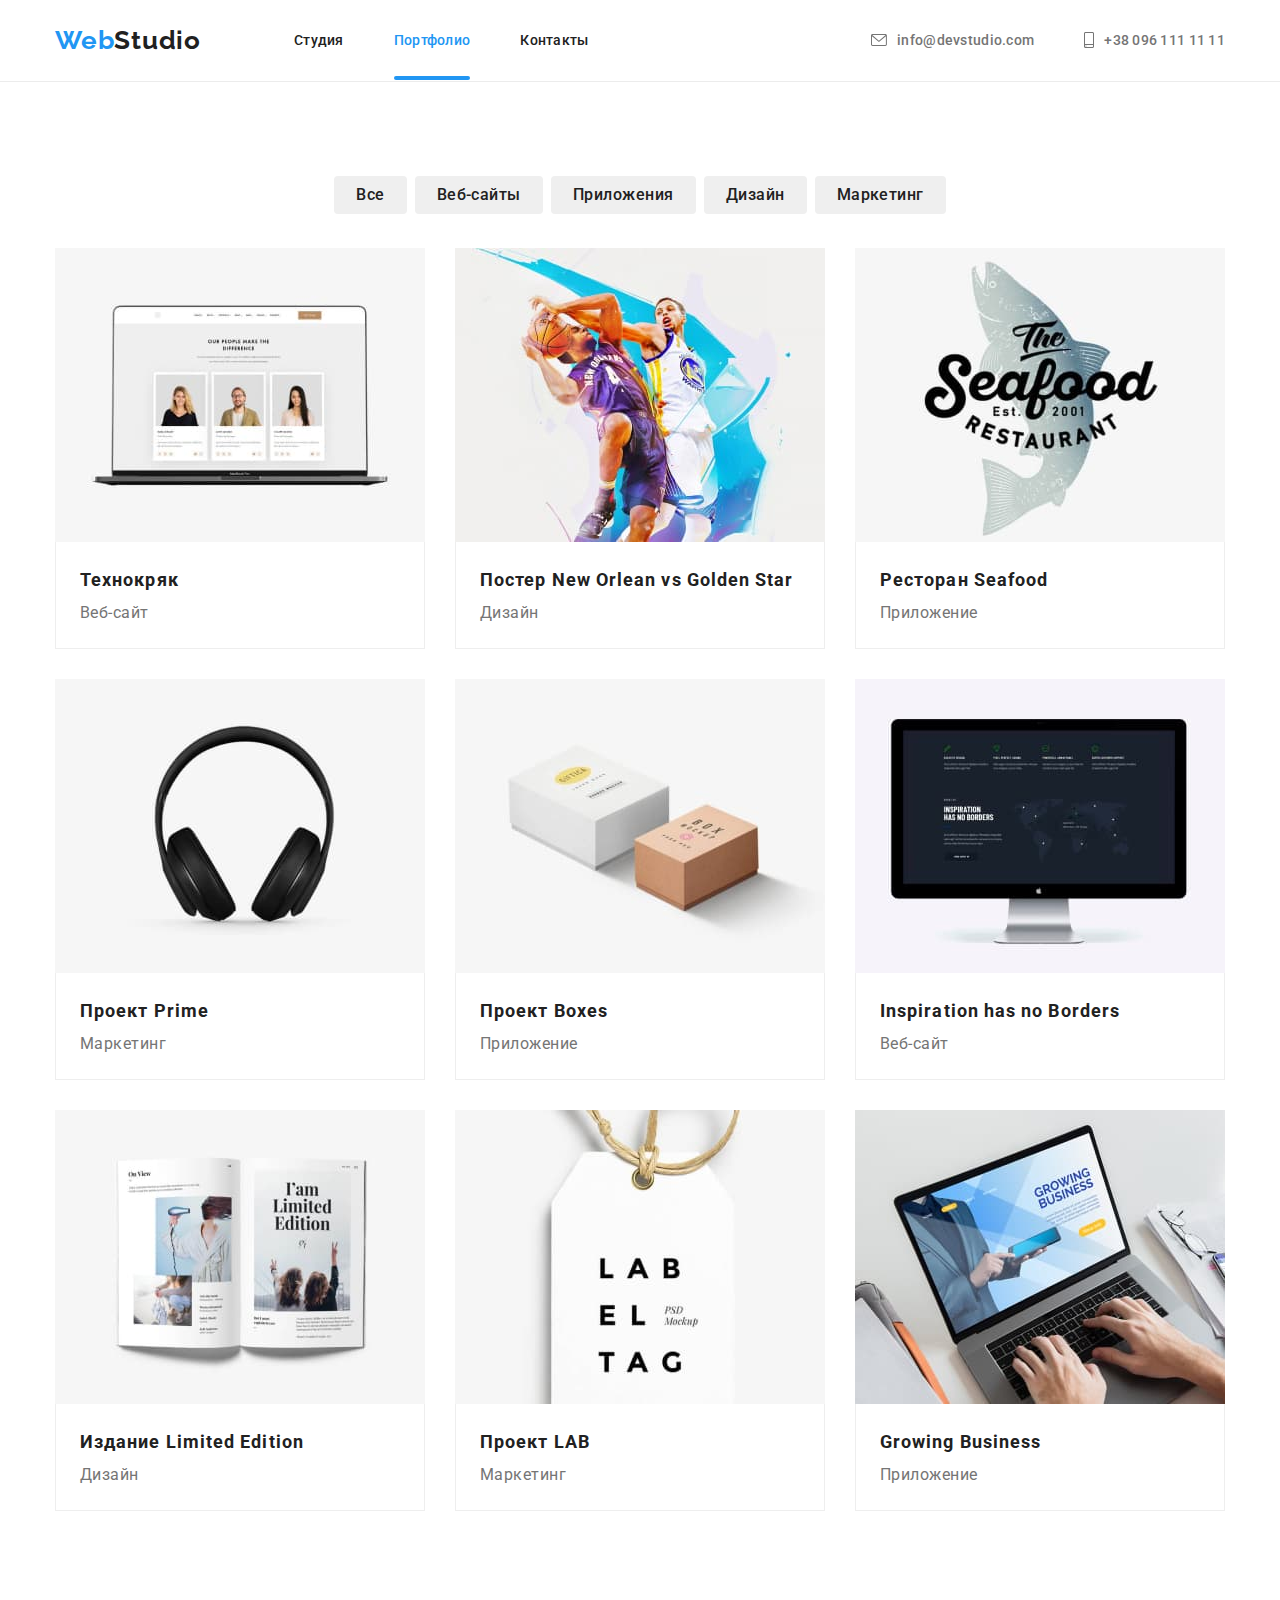
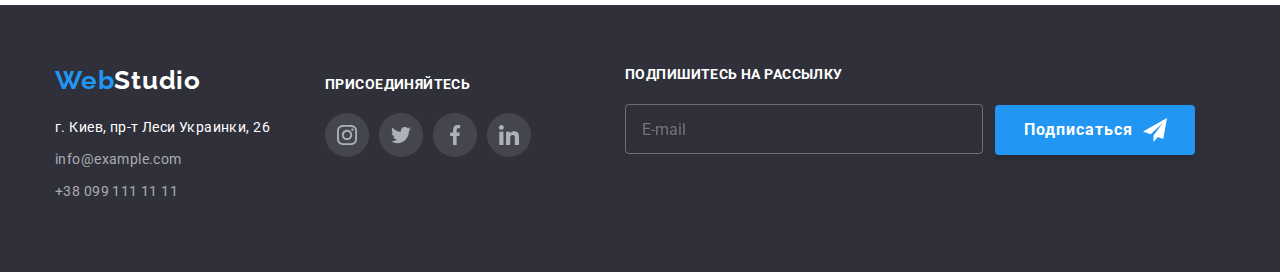
==== commit 21f26aee: "Добавляет начальную мобильную разметку Index" ====
--- a/portfolio.html
+++ b/portfolio.html
@@ -21,7 +21,7 @@
     <link rel="stylesheet" href="./css/main.min.css" />
   </head>
   <body>
-    <!-- Header -->
+    <!-- Header> -->
     <header class="header">
       <div class="header__container container">
         <a href="./" class="header__logo"><span>Web</span>Studio</a>
@@ -30,7 +30,7 @@
             <li class="nav__list">
               <a class="nav__link" href="./index.html">Студия</a>
             </li>
-            <li class="nav__list nav__link--current">
+            <li class="nav__list">
               <a class="nav__link nav__link--current" href="./portfolio.html">Портфолио</a>
             </li>
             <li class="nav__list"><a class="nav__link" href="">Контакты</a></li>
--- a/css/main.min.css
+++ b/css/main.min.css
@@ -1,2 +1,2 @@
-.visually__hidden{position:absolute !important;clip:rect(1px 1px 1px 1px);clip:rect(1px, 1px, 1px, 1px);padding:0 !important;border:0 !important;height:1px !important;width:1px !important;overflow:hidden}:root{--primary-text-color: #757575;--secondary-text-color: #212121;--third-text-color: #ffffff;--footer-links-color: #ffffff99;--accent-color: #2196f3;--primary-background-color: #ffffff;--header-background-color: #ffffff;--ourteam-background-color: #f5f4fa;--footer-background-color: #2f303a;--hero-background-color: #2f303a;--white-background-color: #ffffff}body{font-family:Roboto, sans-serif;color:var(--primary-text-color);background-color:var(--primary-background-color)}h1,h2,h3,p{margin-top:0;margin-bottom:0}ul,ol{margin-top:0;margin-bottom:0;padding-left:0}.block{display:block}.inline__block{display:inline-block}img{display:block}.images{display:block}.container{padding-left:15px;padding-right:15px;margin-left:auto;margin-right:auto}@media screen and (min-width: 480px){.container{width:450px}}@media screen and (min-width: 768px){.container{width:738px}}@media screen and (min-width: 1200px){.container{width:1200px}}.section{padding-top:60px;padding-bottom:60px}@media screen and (min-width: 480px){.section{padding-top:60px;padding-bottom:60px}}@media screen and (min-width: 768px){.section{padding-top:60px;padding-bottom:60px}}@media screen and (min-width: 1200px){.section{padding-top:94px;padding-bottom:94px}}.backdrop{position:fixed;top:0;left:0;background-color:rgba(0,0,0,0.2);width:100%;height:100%;opacity:1;transition:opacity 250ms cubic-bezier(0.4, 0, 0.2, 1)}.backdrop.is-hidden{opacity:0;pointer-events:none;visibility:hidden}.backdrop.is-hidden .modal{transform:translate(-50%, -50%) scale(0.5)}.modal__form--input{padding-bottom:10px;padding-top:4px;padding-left:42px;width:100%;height:40px;border:1px solid rgba(33,33,33,0.2);border-radius:4px;outline:none}.modal__form--input:focus{border:1px solid var(--accent-color)}.modal__form--input:focus+.modal__focus{fill:var(--accent-color)}.modal__form--button{display:block;margin:30px auto 40px;width:200px;height:50px;background-color:var(--accent-color);box-shadow:0px 4px 4px rgba(0,0,0,0.15);border-radius:4px;font-weight:bold;font-size:16px;line-height:1.87;text-align:center;letter-spacing:0.06em;color:var(--primary-background-color);box-shadow:0px 4px 4px rgba(0,0,0,0.15);border-radius:4px;outline:none;cursor:pointer;border:none}.modal__form--checbox{margin-right:7px}.modal__form--textarea{margin-bottom:20px;width:100%;height:120px;font-weight:normal;font-size:12px;line-height:1, 67;letter-spacing:0.01em;color:rgba(117,117,117,0.5);padding:12px 16px;resize:none}.modal__form--textarea:focus{color:var(--secondary-text-color)}.modal__form--checbox:checked+.check .label__input--checked{opacity:1}.modal__form--checbox:checked .modal__agreement::before{display:none}.modal{position:absolute;top:50%;left:50%;padding-left:40px;padding-right:40px;min-width:528px;min-height:581px;background-color:var(--primary-background-color);transform:translate(-50%, -50%) scale(1);transition:transform 250ms cubic-bezier(0.4, 0, 0.2, 1)}.modal__paragraph{font-weight:bold;font-size:20px;line-height:1.15;text-align:center;letter-spacing:0.03em;padding-top:40px;margin-bottom:12px;color:var(--secondary-text-color)}.modal__words{font-weight:normal;font-size:12px;line-height:1.67;letter-spacing:0.01em;color:var(--primary-text-color);margin-bottom:4px}.modal__name--area{position:relative}.modal__person--img{position:absolute;top:0;left:0;transform:translateX(12px) translateY(11px)}.modal__phone--area{position:relative}.modal__phone--img{position:absolute;top:0;left:0;transform:translateX(12px) translateY(11px)}.modal__email--area{position:relative}.modal__email--img{position:absolute;top:0;left:0;transform:translateX(12px) translateY(11px)}.modal__agreement{font-weight:normal;font-size:14px;line-height:1.71;letter-spacing:0.03em;color:var(--primary-text-color)}.modal__agreement::before{position:absolute;top:0;left:0;margin-left:13px;margin-top:3px;content:'';display:block;width:16px;height:15px;border:2px solid var(--secondary-text-color)}.label{display:flex;align-items:center;position:relative;width:100%}.label__input--checked{opacity:0;margin-right:7px;margin-left:13px;border:none;outline:none}.mailing{font-weight:bold;font-size:14px;line-height:1.42;letter-spacing:0.03em;text-transform:uppercase;margin-bottom:20px;color:var(--third-text-color)}.modal__link{color:var(--accent-color)}.close__button{position:absolute;top:8px;right:8px;width:30px;height:30px;background-color:transparent;cursor:pointer;padding:0;border:none;border:1px solid #0000001a;border-radius:50%}.close__button:hover .close__icon,.close__button:focus .close__icon{fill:var(--accent-color)}.sociallink__list{display:flex;list-style:none;justify-content:space-between;align-items:center;width:206px;margin-left:32px;margin-right:32px}.sociallink__link{width:44px;height:44px;display:block;border-radius:50%;padding:12px;transition:background-color 250ms cubic-bezier(0.4, 0, 0.2, 1),fill 250ms cubic-bezier(0.4, 0, 0.2, 1)}.sociallink__link:hover,.sociallink__link:focus{background-color:var(--accent-color);fill:var(--third-text-color)}.sociallink__link:not(:last-child){margin-right:10px}.sociallink__link:hover .sociallink__link,.sociallink__link:focus .sociallink__link{background-color:var(--accent-color);fill:var(--third-text-color)}.sociallink__element{display:block}.sociallink__link:hover .sociallink__icon,.sociallink__link:focus .sociallink__icon{fill:var(--third-text-color);background-color:var(--accent-color)}.sociallink__icon{fill:#afb1b8}.sociallink__list--footer{display:flex;list-style:none;justify-content:space-between;align-items:center;width:206px}.footer__social--links{padding-top:12px;width:calc((100% - 30px) / 2)}.sociallink__element--footer{display:block}.sociallink__element--footer:not(:last-child){margin-right:10px}.sociallink__link--footer{width:44px;height:44px;display:block;border-radius:50%;padding:12px;border-radius:50%;background-color:#ffffff1a;transition:fill 250ms cubic-bezier(0.4, 0, 0.2, 1),background-color 250ms cubic-bezier(0.4, 0, 0.2, 1)}.sociallink__link--footer:hover,.sociallink__link--footer:focus{background-color:var(--accent-color)}.sociallink__link--footer:hover .sociallink__icon--footer,.sociallink__link--footer:focus .sociallink__icon--footer{fill:var(--third-text-color);background-color:var(--accent-color)}.sociallink__icon--footer{fill:#afb1b8}.footer{background-color:var(--footer-background-color);padding-top:60px;padding-bottom:60px}.footer__container{display:flex;flex-direction:column}.footer__logo{text-decoration:none;color:var(--third-text-color);font-family:Raleway, sans-serif;font-weight:bold;font-size:26px;line-height:1.19;letter-spacing:0.03em;margin-bottom:20px}.footer__leftside{display:flex;width:calc((100% - 30px) / 2)}.footer__rightside{width:calc((100% - 30px) / 2);position:relative;vertical-align:baseline}.footer__address{text-decoration:none;font-style:normal;font-weight:normal;font-size:14px;line-height:1.71;letter-spacing:0.03em;color:var(--third-text-color)}.footer__contacts{list-style:none}.mail__phone{text-decoration:none;font-weight:normal;font-size:14px;line-height:1.71;letter-spacing:0.03em;color:var(--footer-links-color)}.footer__wrapper{display:flex;vertical-align:baseline}.join__us{font-weight:bold;font-size:14px;line-height:1.14;letter-spacing:0.03em;text-transform:uppercase;color:var(--primary-background-color);margin-bottom:20px}.footer__email--input{width:358px;height:50px;padding-left:16px;margin-right:12px;border:1px solid #ffffff4d;background-color:transparent;filter:drop-shadow(0px 4px 4px rgba(0,0,0,0.15));border-radius:4px;color:rgba(255,255,255,0.6)}.footer__button--send{position:relative;display:inline-block;width:200px;height:50px;text-align:center;padding-top:10px;padding-bottom:10px;padding-left:29px;padding-right:62px;background:var(--accent-color);box-shadow:0px 4px 4px rgba(0,0,0,0.15);border-radius:4px;border:none;color:var(--third-text-color);font-weight:bold;font-size:16px;line-height:1.87;align-items:center;text-align:center;letter-spacing:0.06em;cursor:pointer}.button__send{position:absolute;top:0;right:0;transform:translateX(-28px) translateY(13px)}.footer__block--width{width:calc((100% - 30px) / 2)}.header{background-color:var(--header-background-color);border-bottom:1px solid #ececec;padding-top:25px;padding-bottom:25px}.header__logo{text-decoration:none;color:var(--secondary-text-color);font-family:Raleway, sans-serif;font-weight:bold;font-size:26px;line-height:1.19;letter-spacing:0.03em;margin-right:93px}span{color:var(--accent-color)}.nav__link{position:relative;text-decoration:none;color:var(--secondary-text-color);font-weight:500;font-size:14px;line-height:1.14;letter-spacing:0.02em;transition:color 250ms cubic-bezier(0.4, 0, 0.2, 1)}.nav__link:hover,.nav__link:focus{color:#2196f3}.nav__link--current::after{content:'';position:absolute;display:block;width:100%;height:4px;background:var(--accent-color);border-radius:2px;bottom:-32px}.nav__link--current{color:#2196f3}.header__contacts{list-style:none;display:flex;margin-left:auto}.contacts__link{text-decoration:none;color:var(--primary-text-color);font-weight:500;font-size:14px;line-height:1.4;letter-spacing:0.02em;display:flex;align-items:center;transition:color 250ms cubic-bezier(0.4, 0, 0.2, 1)}.contacts__link:hover,.contacts__link:focus{color:var(--accent-color)}.contacts__link:hover .contacts__link--mail,.contacts__link:focus .contacts__link--mail{fill:var(--accent-color)}.contacts__link:hover .contacts__link--phone,.contacts__link:focus .contacts__link--phone{fill:var(--accent-color)}.contacts__link--mail{fill:var(--primary-text-color);margin-right:10px}.contacts__link--phone{margin-right:10px;fill:var(--primary-text-color)}.header__container{display:flex;align-items:center}.header__nav{display:flex;list-style:none}.nav__list:not(:last-child){margin-right:50px}.header__mail:not(:last-child){margin-right:50px}.hero{background-color:rgba(47,48,58,0.4);box-shadow:0px 4px 4px rgba(0,0,0,0.25);padding-top:200px;padding-bottom:200px;background-image:linear-gradient(#2f303a66, #2f303a66),url(../../images/heroimg.jpg);background-size:cover;background-repeat:no-repeat}h1{font-weight:900;font-size:44px;line-height:1.36;text-align:center;letter-spacing:0.06em;text-transform:uppercase;color:var(--third-text-color)}.hero__button{background-color:var(--accent-color);font-weight:bold;font-size:16px;line-height:1.87;text-align:center;letter-spacing:0.06em;color:var(--third-text-color);margin-top:30px;padding:10px 32px;box-shadow:0px 4px 4px rgba(0,0,0,0.15);border-radius:4px;border:none;cursor:pointer}.hero__name{display:flex;flex-direction:column;align-items:center;max-width:700px;margin-left:auto;margin-right:auto}.peculiarities__list{list-style:none;display:block}.peculiarities__list .peculiarities__list:not(:last-child){margin-bottom:30px}@media screen and (min-width: 768px){.peculiarities__list{display:flex;flex-wrap:wrap}}@media screen and (min-width: 1200px){.peculiarities__list{display:flex;margin-left:-30px;margin-top:-30px}}.peculiarities__link{width:100%}@media screen and (min-width: 480px){.peculiarities__link{width:450px}.peculiarities__link .peculiarities__link:not(:last-child){margin-bottom:30px}}@media screen and (min-width: 768px){.peculiarities__link{width:calc((100% - 60px) / 2)}}.peculiarities__link .peculiarities__link:nth-child(-n+2){margin-bottom:30px}@media screen and (min-width: 1200px){.peculiarities__link{width:calc((100% - 120px) / 4);margin-left:30px;margin-top:30px}}.peculiarities__logo{margin-bottom:30px}.peculiarities__heading{text-align:center;font-weight:bold;font-size:14px;line-height:1.14;letter-spacing:0.03em;text-transform:uppercase;margin-bottom:10px;color:var(--secondary-text-color)}@media screen and (min-width: 768px){.peculiarities__heading{text-align:left}}@media screen and (min-width: 1200px){.peculiarities__heading{text-align:left}}.peculiarities__par{font-weight:normal;font-size:14px;line-height:1.71;letter-spacing:0.03em;color:var(--primary-text-color)}.filter{list-style:none;display:flex;margin-bottom:34px;justify-content:center}.filter__button{font-weight:500;font-size:16px;line-height:1.62;letter-spacing:0.03em;padding:6px 22px;color:var(--secondary-text-color);cursor:pointer;border:transparent;border-radius:4px;transition:box-shadow 250ms cubic-bezier(0.4, 0, 0.2, 1),color 250ms cubic-bezier(0.4, 0, 0.2, 1),background-color 250ms cubic-bezier(0.4, 0, 0.2, 1)}.filter__button:hover,.filter__button:focus{box-shadow:0px 3px 1px rgba(0,0,0,0.1),0px 1px 2px rgba(0,0,0,0.08),0px 2px 2px rgba(0,0,0,0.12);color:var(--third-text-color);background-color:var(--accent-color)}.filter__item:not(:last-child){margin-right:8px}.example__items{font-weight:bold;font-size:18px;line-height:2;letter-spacing:0.06em;color:var(--secondary-text-color)}.example__list{list-style:none;display:flex;flex-wrap:wrap;margin-left:-30px;margin-top:-30px}.example__thumb{position:relative;overflow:hidden}.example__thumb::before{content:'';display:inline-block;width:100%;height:100%;background-color:rgba(33,150,243,0.9);position:absolute;opacity:0;transform:translateY(100%);transition:transform 250ms cubic-bezier(0.4, 0, 0.2, 1)}.example__links:hover .example__thumb::before,.example__links:focus .example__thumb::before{opacity:1;transform:translateY(0)}.example__cover--text{position:absolute;top:0;left:0;font-weight:normal;font-size:18px;line-height:1.56;letter-spacing:0.03em;padding:63px 24px;color:var(--third-text-color);opacity:0;transition:opacity 250ms cubic-bezier(0.4, 0, 0.2, 1)}.example__links:hover .example__cover--text,.example__links:focus .example__cover--text{opacity:1}.portfolio__image{display:block}.example__pictures{margin-left:30px;margin-top:30px;width:calc((100% - 90px) / 3)}.example__picture--signature{background-color:var(--white-background-color);padding-top:20px;padding-bottom:20px;padding-left:24px;padding-right:24px;border-left:1px solid #eeeeee;border-right:1px solid #eeeeee;border-bottom:1px solid #eeeeee}.example__links{text-decoration:none;display:block;transition:box-shadow 250ms cubic-bezier(0.4, 0, 0.2, 1)}.example__links:hover{box-shadow:0px 1px 1px rgba(0,0,0,0.12),0px 4px 4px rgba(0,0,0,0.06),1px 4px 6px rgba(0,0,0,0.16)}.example__paragraph{font-weight:normal;font-size:16px;line-height:1.87;letter-spacing:0.03em;color:var(--primary-text-color)}.mail__phone{font-style:normal;transition:color 250ms cubic-bezier(0.4, 0, 0.2, 1)}.mail__phone:hover,.mail__phone:focus{color:var(--accent-color)}.rubrics{font-weight:bold;font-size:28px;line-height:1.18;text-align:center;letter-spacing:0.03em;margin-bottom:30px;color:var(--secondary-text-color)}@media screen and (min-width: 1200px){.rubrics{font-size:36px;line-height:1.17;letter-spacing:0.03em;margin-bottom:50px}}.rubrics__team{list-style:none;display:block}@media screen and (min-width: 480px){.rubrics__team .rubrics__team:not(:last-child){margin-bottom:30px}}@media screen and (min-width: 768px){.rubrics__team{display:flex;flex-wrap:wrap;width:calc((100% - 60px) / 2)}.rubrics__team .rubrics__team:nth-child(-n+2){margin-bottom:30px}}@media screen and (min-width: 1200px){.rubrics__team{display:flex;margin-top:-30px;margin-left:-30px;width:100%}}.team__item{margin-top:30px;margin-left:30px;width:calc((100% - 120px) / 4)}.team{background-color:var(--ourteam-background-color)}.staff__signature{background-color:var(--white-background-color);padding-top:30px;padding-bottom:30px;box-shadow:0px 1px 3px rgba(0,0,0,0.12),0px 1px 1px rgba(0,0,0,0.14),0px 2px 1px rgba(0,0,0,0.2);border-radius:0px 0px 4px 4px}.staff__names{font-weight:500;font-size:16px;line-height:1.19;text-align:center;letter-spacing:0.03em;margin-bottom:10px;color:var(--secondary-text-color)}.staff__professions{font-weight:normal;font-size:16px;line-height:1.19;text-align:center;letter-spacing:0.03em;color:var(--primary-text-color);margin-bottom:16px}.rubrics__examples{list-style:none;display:flex;margin-top:-30px;margin-left:-30px}.rubrics__image{margin-top:30px;margin-left:30px;max-width:calc((100% - 90px) / 3);position:relative}.rubrics__image__cover--desctop{font-weight:bold;font-size:14px;line-height:1.14;text-align:center;letter-spacing:0.03em;text-transform:uppercase;color:var(--third-text-color);position:absolute;bottom:0;left:0;width:370px;height:70px;padding:27px 82px;background:rgba(47,48,58,0.8)}.rubrics__image__cover--mobile{font-weight:bold;font-size:14px;line-height:1.14;text-align:center;letter-spacing:0.03em;text-transform:uppercase;color:var(--third-text-color);position:absolute;bottom:0;left:0;width:370px;height:70px;padding:27px 85px;background:rgba(47,48,58,0.8)}.rubrics__image__cover--design{font-weight:bold;font-size:14px;line-height:1.14;text-align:center;letter-spacing:0.03em;text-transform:uppercase;color:var(--third-text-color);position:absolute;bottom:0;left:0;width:370px;height:70px;padding:27px 90px;background:rgba(47,48,58,0.8)}.our-work{padding-top:0px;background-color:var(--primary-background-color)}.regular__clients{font-weight:bold;font-size:36px;line-height:42px;text-align:center;letter-spacing:0.03em;margin-bottom:50px;color:var(--secondary-text-color)}.clients{width:170px;height:92px}.clients:not(:last-child){margin-right:30px}.clients__link{display:block;width:170px;height:92px}.clients__list{list-style:none;display:flex}.clients__logo{fill:#afb1b8;padding:16px 32px;border:1px solid #afb1b8;border-radius:4px;transition:fill 250ms cubic-bezier(0.4, 0, 0.2, 1),border 250ms cubic-bezier(0.4, 0, 0.2, 1),border-radius 250ms cubic-bezier(0.4, 0, 0.2, 1)}.clients__link:hover .clients__logo,.clients__link:focus .clients__logo{fill:var(--accent-color);border:1px solid var(--accent-color);border-radius:4px}.work__examples{display:flex;flex-direction:column}
+.visually__hidden{position:absolute !important;clip:rect(1px 1px 1px 1px);clip:rect(1px, 1px, 1px, 1px);padding:0 !important;border:0 !important;height:1px !important;width:1px !important;overflow:hidden}:root{--primary-text-color: #757575;--secondary-text-color: #212121;--third-text-color: #ffffff;--footer-links-color: #ffffff99;--accent-color: #2196f3;--primary-background-color: #ffffff;--header-background-color: #ffffff;--ourteam-background-color: #f5f4fa;--footer-background-color: #2f303a;--hero-background-color: #2f303a;--white-background-color: #ffffff}body{font-family:Roboto, sans-serif;color:var(--primary-text-color);background-color:var(--primary-background-color)}h1,h2,h3,p{margin-top:0;margin-bottom:0}ul,ol{margin-top:0;margin-bottom:0;padding-left:0}.block{display:block}.inline__block{display:inline-block}img{display:block}.images{display:block}@media screen and (max-width: 768px){.images{display:flex;flex-wrap:wrap;width:450px;height:460px}}.container{padding-left:15px;padding-right:15px;margin-left:auto;margin-right:auto}@media screen and (min-width: 480px){.container{width:480px}}@media screen and (min-width: 768px){.container{width:768px}}@media screen and (min-width: 1200px){.container{width:1200px}}.section{padding-top:60px;padding-bottom:60px}@media screen and (min-width: 480px){.section{padding-top:60px;padding-bottom:60px}}@media screen and (min-width: 768px){.section{padding-top:60px;padding-bottom:60px}}@media screen and (min-width: 1200px){.section{padding-top:94px;padding-bottom:94px}}.backdrop{position:fixed;top:0;left:0;background-color:rgba(0,0,0,0.2);width:100%;height:100%;opacity:1;transition:opacity 250ms cubic-bezier(0.4, 0, 0.2, 1)}.backdrop.is-hidden{opacity:0;pointer-events:none;visibility:hidden}.backdrop.is-hidden .modal{transform:translate(-50%, -50%) scale(0.5)}.modal__form--input{padding-bottom:10px;padding-top:4px;padding-left:42px;width:100%;height:40px;border:1px solid rgba(33,33,33,0.2);border-radius:4px;outline:none}.modal__form--input:focus{border:1px solid var(--accent-color)}.modal__form--input:focus+.modal__focus{fill:var(--accent-color)}.modal__form--button{display:block;margin:54px auto 0px;width:200px;height:50px;background-color:var(--accent-color);box-shadow:0px 4px 4px rgba(0,0,0,0.15);border-radius:4px;font-weight:bold;font-size:16px;line-height:1.87;text-align:center;letter-spacing:0.06em;color:var(--primary-background-color);box-shadow:0px 4px 4px rgba(0,0,0,0.15);border-radius:4px;outline:none;cursor:pointer;border:none}.modal__form--checbox{margin-right:7px}.modal__form--textarea{margin-bottom:20px;width:100%;height:120px;font-weight:normal;font-size:12px;line-height:1, 67;letter-spacing:0.01em;color:rgba(117,117,117,0.5);padding:12px 16px;resize:none}.modal__form--textarea:focus{color:var(--secondary-text-color)}.modal__form--checbox:checked+.check .label__input--checked{opacity:1}.modal__form--checbox:checked .modal__agreement::before{display:none}.modal{position:absolute;top:50%;left:50%;padding:40px;min-width:528px;min-height:581px;background-color:var(--primary-background-color);transform:translate(-50%, -50%) scale(1);transition:transform 250ms cubic-bezier(0.4, 0, 0.2, 1)}.modal__paragraph{font-weight:bold;font-size:20px;line-height:1.15;text-align:center;letter-spacing:0.03em;margin-bottom:12px;color:var(--secondary-text-color)}.modal__words{font-weight:normal;font-size:12px;line-height:1.67;letter-spacing:0.01em;color:var(--primary-text-color);margin-bottom:4px}.modal__name--area{display:block;position:relative}.modal__person--img{position:absolute;top:0;left:0;transform:translateX(12px) translateY(11px)}.modal__phone--area{display:block;position:relative}.modal__phone--img{position:absolute;top:0;left:0;transform:translateX(12px) translateY(11px)}.modal__email--area{display:block;position:relative}.modal__email--img{position:absolute;top:0;left:0;transform:translateX(12px) translateY(11px)}.modal__agreement{font-weight:normal;font-size:14px;line-height:1.71;letter-spacing:0.03em;color:var(--primary-text-color)}.modal__agreement::before{position:absolute;top:0;left:0;margin-left:13px;margin-top:2px;content:'';display:block;width:16px;height:15px;border:2px solid var(--secondary-text-color)}.label{display:flex;align-items:center;position:relative;width:100%}.label__input--checked{opacity:0;margin-right:7px;margin-left:13px;border:none;outline:none}.mailing{font-weight:bold;font-size:14px;line-height:1.42;letter-spacing:0.03em;text-transform:uppercase;margin-bottom:20px;color:var(--third-text-color)}@media screen and (max-width: 767px){.mailing{margin-top:60px;text-align:center}}.modal__link{color:var(--accent-color)}.mobile__menu{position:fixed;left:0;top:0;background-color:var(--white-background-color);width:100vw;height:100vh;max-height:796px;overflow-y:scroll;transform:translateY(-100%);transition:transform 500ms linear}.mobile__menu--list{list-style:none}.mobile__menu__list--link{display:block;text-decoration:none;margin-bottom:32px;font-weight:500;font-size:40px;line-height:1.18;letter-spacing:0.02em;color:var(--secondary-text-color)}.mobile__menu--nav{margin-bottom:302px}.menu__contacts--link{text-decoration:none}.menu__contacts--list{list-style:none}.menu__sociallinks--link{text-decoration:none;color:var(--accent-color);font-weight:500;font-size:18px;line-height:1.22;letter-spacing:0.02em}.menu__sociallinks--list{list-style:none}.mobile__menu.is-open{transform:translateY(0%)}.mobile__menu__close--btn{width:40px;height:40px;position:absolute;top:10px;right:15px;background-color:transparent;border:none;padding:0;line-height:0}.mobile__current--link{color:var(--accent-color)}.mobile__menu--container{padding-left:40px;padding-top:48px}.mobile__current--tel{display:block;font-weight:500;font-size:34px;line-height:1.18;letter-spacing:0.02em;color:var(--accent-color);margin-bottom:32px}.mobile__current--email{display:block;margin-bottom:64px;font-weight:500;font-size:24px;line-height:1.17;letter-spacing:0.02em;color:var(--primary-text-color)}.mobile__sociallink{display:flex;width:357px;justify-content:space-between;color:var(--accent-color)}.mobile__sociallink:not(:last-child){margin-right:20px}.close__button{position:absolute;top:8px;right:8px;width:30px;height:30px;background-color:transparent;cursor:pointer;padding:0;border:none;border:1px solid #0000001a;border-radius:50%}.close__button:hover .close__icon,.close__button:focus .close__icon{fill:var(--accent-color)}.open-menu-btn{position:absolute;top:0;right:0;background-color:transparent;border:none;padding:0;line-height:0;margin-top:10px;margin-right:15px}.open-menu-btn:hover{fill:var(--accent-color)}.sociallink__list{display:inline-flex;align-items:center}@media screen and (max-width: 768px){.sociallink__list{width:206px;justify-content:space-between}}.sociallink__link{width:44px;height:44px;display:block;border-radius:50%;padding:12px;transition:background-color 250ms cubic-bezier(0.4, 0, 0.2, 1),fill 250ms cubic-bezier(0.4, 0, 0.2, 1)}.sociallink__link:hover,.sociallink__link:focus{background-color:var(--accent-color);fill:var(--third-text-color)}.sociallink__link:not(:last-child){margin-right:10px}.sociallink__link:hover .sociallink__link,.sociallink__link:focus .sociallink__link{background-color:var(--accent-color);fill:var(--third-text-color)}.sociallink__element{display:block}.sociallink__link:hover .sociallink__icon,.sociallink__link:focus .sociallink__icon{fill:var(--third-text-color);background-color:var(--accent-color)}.sociallink__icon{fill:#afb1b8}.sociallink__list--footer{display:flex;list-style:none;justify-content:space-between;align-items:center;width:206px}@media screen and (max-width: 767px){.sociallink__list--footer{margin:0 auto}}@media screen and (min-width: 1200px){.footer__social--links{padding-top:12px;width:calc((100% - 30px) / 2)}}.sociallink__element--footer{display:block}.sociallink__element--footer:not(:last-child){margin-right:10px}.sociallink__link--footer{width:44px;height:44px;display:block;border-radius:50%;padding:12px;border-radius:50%;background-color:#ffffff1a;transition:fill 250ms cubic-bezier(0.4, 0, 0.2, 1),background-color 250ms cubic-bezier(0.4, 0, 0.2, 1)}.sociallink__link--footer:hover,.sociallink__link--footer:focus{background-color:var(--accent-color)}.sociallink__link--footer:hover .sociallink__icon--footer,.sociallink__link--footer:focus .sociallink__icon--footer{fill:var(--third-text-color);background-color:var(--accent-color)}.sociallink__icon--footer{fill:#afb1b8}.footer{background-color:var(--footer-background-color);padding-top:60px;padding-bottom:60px}.footer__container{display:block}@media screen and (min-width: 768px){.footer__container{display:flex}}@media screen and (min-width: 1200px){.footer__container{display:flex;flex-direction:column}}.footer__wrapper{display:block}@media screen and (min-width: 768px){.footer__wrapper{display:flex;flex-wrap:wrap}}@media screen and (min-width: 1200px){.footer__wrapper{display:flex;vertical-align:baseline}}.footer__leftside{display:block}@media screen and (min-width: 768px){.footer__leftside{display:flex;width:calc((100% - 330px) / 2)}}@media screen and (min-width: 1200px){.footer__leftside{display:flex;width:calc((100% - 30px) / 2)}}.footer__rightside{display:block}@media screen and (min-width: 1200px){.footer__rightside{width:450px;position:relative;vertical-align:middle}}@media screen and (min-width: 1200px){.footer__rightside{width:calc((100% - 30px) / 2);position:relative;vertical-align:baseline}}.footer__logo{text-decoration:none;color:var(--third-text-color);font-family:Raleway, sans-serif;font-weight:bold;font-size:24px;line-height:1.67;letter-spacing:0.03em;text-align:center;margin-bottom:20px}@media screen and (max-width: 767px){.footer__logo{display:block;font-family:Raleway;font-style:normal;font-weight:bold;font-size:24px;line-height:1.17;text-align:center;letter-spacing:0.03em;margin-bottom:20px}}@media screen and (min-width: 768px){.footer__logo{text-decoration:none;color:var(--third-text-color);font-family:Raleway, sans-serif;font-weight:bold;font-size:24px;line-height:1.67;letter-spacing:0.03em;text-align:center;margin-bottom:20px}}@media screen and (min-width: 1200px){.footer__logo{text-decoration:none;color:var(--third-text-color);font-family:Raleway, sans-serif;font-weight:bold;font-size:26px;line-height:1.19;letter-spacing:0.03em;text-align:start;margin-bottom:20px}}.footer__address{text-decoration:none;font-style:normal;font-weight:normal;font-size:14px;line-height:1.71;letter-spacing:0.03em;display:block;margin-bottom:8px;color:var(--third-text-color)}@media screen and (max-width: 767px){.footer__address{font-weight:normal;font-size:14px;line-height:1.71;text-align:center;letter-spacing:0.03em;color:var(--third-text-color)}}@media screen and (min-width: 1200px){.footer__address{text-decoration:none;font-style:normal;font-weight:normal;font-size:14px;line-height:1.71;letter-spacing:0.03em;margin-bottom:9px;color:var(--third-text-color)}}@media screen and (max-width: 767px){.footer__contacts{list-style:none}}@media screen and (min-width: 1200px){.footer__contacts{list-style:none}}.mail__phone{display:block;margin-bottom:8px;text-decoration:none;font-weight:normal;font-size:14px;line-height:1.71;letter-spacing:0.03em;margin-bottom:8px;color:var(--footer-links-color)}@media screen and (max-width: 767px){.mail__phone{text-align:center}}@media screen and (max-width: 767px){.join__us{font-weight:bold;font-size:14px;line-height:1.14;letter-spacing:0.03em;text-transform:uppercase;text-align:center;color:#ffffff;margin-top:60px;margin-bottom:20px}}@media screen and (min-width: 1200px){.join__us{font-weight:bold;font-size:14px;line-height:1.14;letter-spacing:0.03em;text-transform:uppercase;color:var(--primary-background-color);margin-bottom:20px}}@media screen and (max-width: 767px){.footer__email--input{display:block;margin-bottom:20px;width:100%;height:50px;padding-left:16px;background-color:#2f303a;border:1px solid rgba(255,255,255,0.3);box-sizing:border-box;filter:drop-shadow(0px 4px 4px rgba(0,0,0,0.15));border-radius:4px}}@media screen and (min-width: 1200px){.footer__email--input{width:358px;height:50px;padding-left:16px;margin-right:8px;border:1px solid #ffffff4d;background-color:transparent;filter:drop-shadow(0px 4px 4px rgba(0,0,0,0.15));border-radius:4px;color:rgba(255,255,255,0.6)}}@media screen and (max-width: 767px){.footer__button--send{width:200px;height:50px;color:#ffffff;background:#2196f3;box-shadow:0px 4px 4px rgba(0,0,0,0.15);border-radius:4px;font-weight:bold;font-size:16px;line-height:1.87;position:relative;display:block;align-items:center;text-align:center;letter-spacing:0.06em;margin:0 auto;padding-top:10px;padding-bottom:10px;padding-left:29px;padding-right:62px;border:none}}@media screen and (min-width: 1200px){.footer__button--send{position:relative;display:inline-block;width:200px;height:50px;text-align:center;padding-top:10px;padding-bottom:10px;padding-left:29px;padding-right:62px;background:var(--accent-color);box-shadow:0px 4px 4px rgba(0,0,0,0.15);border-radius:4px;border:none;color:var(--third-text-color);font-weight:bold;font-size:16px;line-height:1.87;align-items:center;text-align:center;letter-spacing:0.06em;cursor:pointer}}@media screen and (max-width: 767px){.button__send{position:absolute;top:0;right:0;transform:translateX(-28px) translateY(13px)}}@media screen and (min-width: 1200px){.button__send{position:absolute;top:0;right:0;transform:translateX(-28px) translateY(13px)}}@media screen and (min-width: 1200px){.footer__block--width{width:calc((100% - 30px) / 2)}}.header{background-color:var(--header-background-color);border-bottom:1px solid #ececec;padding-top:25px;padding-bottom:25px}.header__logo{text-decoration:none;color:var(--secondary-text-color);font-family:Raleway, sans-serif;font-weight:bold;font-size:26px;line-height:1.19;letter-spacing:0.03em;margin-right:93px}@media screen and (max-width: 767px){.header__logo{text-decoration:none;color:var(--secondary-text-color);font-family:Raleway, sans-serif;font-weight:bold;font-size:24px;line-height:1.17;letter-spacing:0.03em;margin-left:15px;margin-top:16px;margin-bottom:16px}}span{color:var(--accent-color)}.nav__link{position:relative;text-decoration:none;color:var(--secondary-text-color);font-weight:500;font-size:14px;line-height:1.14;letter-spacing:0.02em;transition:color 250ms cubic-bezier(0.4, 0, 0.2, 1)}.nav__link:hover,.nav__link:focus{color:#2196f3}.nav__link--current::after{content:'';position:absolute;display:block;width:100%;height:4px;background:var(--accent-color);border-radius:2px;bottom:-32px}.nav__link--current{color:#2196f3}.header__contacts{list-style:none;display:flex;margin-left:auto}.contacts__link{text-decoration:none;color:var(--primary-text-color);font-weight:500;font-size:14px;line-height:1.4;letter-spacing:0.02em;display:flex;align-items:center;transition:color 250ms cubic-bezier(0.4, 0, 0.2, 1)}.contacts__link:hover,.contacts__link:focus{color:var(--accent-color)}.contacts__link:hover .contacts__link--mail,.contacts__link:focus .contacts__link--mail{fill:var(--accent-color)}.contacts__link:hover .contacts__link--phone,.contacts__link:focus .contacts__link--phone{fill:var(--accent-color)}.contacts__link--mail{fill:var(--primary-text-color);margin-right:10px}.contacts__link--phone{margin-right:10px;fill:var(--primary-text-color)}.header__container{display:flex;align-items:center}.header__nav{display:flex;list-style:none}.nav__list:not(:last-child){margin-right:50px}.header__mail:not(:last-child){margin-right:50px}@media screen and (max-width: 767px){.header__container{display:none}}@media screen and (min-width: 768px){.open-menu-btn{display:none}.header__logo--mobile{display:none}}@media screen and (min-width: 768px){.mobile__menu{display:none}}@media screen and (min-width: 768px){.menu__contacts--container{display:none}}@media screen and (min-width: 768px){.menu__sociallinks{display:none}}.hero{background-color:rgba(47,48,58,0.4);box-shadow:0px 4px 4px rgba(0,0,0,0.25);padding-top:118px;padding-bottom:118px;background-image:linear-gradient(#2f303a66, #2f303a66),url(../../images/heroimg.jpg);background-size:cover;background-repeat:no-repeat;max-width:480px}@media screen and (max-width: 768px){.hero{background-color:rgba(47,48,58,0.4);box-shadow:0px 4px 4px rgba(0,0,0,0.25);padding-top:118px;padding-bottom:118px;background-image:linear-gradient(#2f303a66, #2f303a66),url(../../images/mobile/heroimg.jpg);background-size:cover;background-repeat:no-repeat;max-width:768px}}@media screen and (min-width: 1200px){.hero{background-color:rgba(47,48,58,0.4);box-shadow:0px 4px 4px rgba(0,0,0,0.25);padding-top:200px;padding-bottom:200px;background-image:linear-gradient(#2f303a66, #2f303a66),url(../../images/heroimg.jpg);background-size:cover;background-repeat:no-repeat;max-width:1600px}}h1{font-weight:900;font-size:44px;line-height:1.36;text-align:center;letter-spacing:0.06em;text-transform:uppercase;color:var(--third-text-color)}.hero__button{background-color:var(--accent-color);font-weight:bold;font-size:16px;line-height:1.87;text-align:center;letter-spacing:0.06em;color:var(--third-text-color);margin-top:30px;padding:10px 32px;box-shadow:0px 4px 4px rgba(0,0,0,0.15);border-radius:4px;border:none;cursor:pointer}.hero__name{display:flex;flex-direction:column;align-items:center;max-width:700px;margin-left:auto;margin-right:auto}@media screen and (max-width: 767px){.hero__title{width:360px;font-weight:900;font-size:26px;line-height:1.62;text-align:center;letter-spacing:0.06em;text-transform:uppercase;color:#ffffff}}.peculiarities__list{list-style:none;display:block}.peculiarities__list .peculiarities__list:not(:last-child){margin-bottom:30px}@media screen and (min-width: 768px){.peculiarities__list{display:flex;flex-wrap:wrap}}@media screen and (min-width: 1200px){.peculiarities__list{display:flex;flex-wrap:nowrap;margin-left:-30px;margin-top:-30px}}.peculiarities__link{width:100%}@media screen and (max-width: 480px){.peculiarities__link{width:450px;margin-bottom:30px}.peculiarities__link .peculiarities__link:not(:last-child){margin-bottom:30px}}@media screen and (min-width: 768px){.peculiarities__link{width:calc((100% - 60px) / 2)}}.peculiarities__link .peculiarities__link:nth-child(-n+2){margin-bottom:30px}@media screen and (min-width: 1200px){.peculiarities__link{width:calc((100% - 120px) / 4);margin-left:30px;margin-top:30px}}.peculiarities__logo{margin-bottom:30px}@media screen and (max-width: 767px){.peculiarities__logo{width:450px}}.peculiarities__heading{text-align:center;font-weight:bold;font-size:14px;line-height:1.14;letter-spacing:0.03em;text-transform:uppercase;margin-bottom:10px;color:var(--secondary-text-color)}@media screen and (min-width: 768px){.peculiarities__heading{text-align:left}}@media screen and (min-width: 1200px){.peculiarities__heading{text-align:left}}.peculiarities__par{font-weight:normal;font-size:14px;line-height:1.71;letter-spacing:0.03em;color:var(--primary-text-color)}@media screen and (max-width: 768px){.peculiarities__par{width:450px}}.filter{list-style:none;display:flex;margin-bottom:34px;justify-content:center}.filter__button{font-weight:500;font-size:16px;line-height:1.62;letter-spacing:0.03em;padding:6px 22px;color:var(--secondary-text-color);cursor:pointer;border:transparent;border-radius:4px;transition:box-shadow 250ms cubic-bezier(0.4, 0, 0.2, 1),color 250ms cubic-bezier(0.4, 0, 0.2, 1),background-color 250ms cubic-bezier(0.4, 0, 0.2, 1)}.filter__button:hover,.filter__button:focus{box-shadow:0px 3px 1px rgba(0,0,0,0.1),0px 1px 2px rgba(0,0,0,0.08),0px 2px 2px rgba(0,0,0,0.12);color:var(--third-text-color);background-color:var(--accent-color)}.filter__item:not(:last-child){margin-right:8px}.example__items{font-weight:bold;font-size:18px;line-height:2;letter-spacing:0.06em;color:var(--secondary-text-color)}.example__list{list-style:none;display:flex;flex-wrap:wrap;margin-left:-30px;margin-top:-30px}.example__thumb{position:relative;overflow:hidden}.example__thumb::before{content:'';display:inline-block;width:100%;height:100%;background-color:rgba(33,150,243,0.9);position:absolute;opacity:0;transform:translateY(100%);transition:transform 250ms cubic-bezier(0.4, 0, 0.2, 1)}.example__links:hover .example__thumb::before,.example__links:focus .example__thumb::before{opacity:1;transform:translateY(0)}.example__cover--text{position:absolute;top:0;left:0;font-weight:normal;font-size:18px;line-height:1.56;letter-spacing:0.03em;padding:63px 24px;color:var(--third-text-color);transform:translateY(100%);transition:transform 250ms cubic-bezier(0.4, 0, 0.2, 1)}.example__links:hover .example__cover--text,.example__links:focus .example__cover--text{transform:translateY(0)}.portfolio__image{display:block}.example__pictures{margin-left:30px;margin-top:30px;width:calc((100% - 90px) / 3)}.example__picture--signature{background-color:var(--white-background-color);padding-top:20px;padding-bottom:20px;padding-left:24px;padding-right:24px;border-left:1px solid #eeeeee;border-right:1px solid #eeeeee;border-bottom:1px solid #eeeeee}.example__links{text-decoration:none;display:block;transition:box-shadow 250ms cubic-bezier(0.4, 0, 0.2, 1)}.example__links:hover{box-shadow:0px 1px 1px rgba(0,0,0,0.12),0px 4px 4px rgba(0,0,0,0.06),1px 4px 6px rgba(0,0,0,0.16)}.example__paragraph{font-weight:normal;font-size:16px;line-height:1.87;letter-spacing:0.03em;color:var(--primary-text-color)}.mail__phone{font-style:normal;transition:color 250ms cubic-bezier(0.4, 0, 0.2, 1)}.mail__phone:hover,.mail__phone:focus{color:var(--accent-color)}.work__examples{display:flex;flex-direction:column}.rubrics{font-weight:bold;font-size:28px;line-height:1.18;text-align:center;letter-spacing:0.03em;margin-bottom:30px;color:var(--secondary-text-color)}@media screen and (min-width: 1200px){.rubrics{font-size:36px;line-height:1.17;letter-spacing:0.03em;margin-bottom:50px}}.rubrics__team{list-style:none;display:block}@media screen and (min-width: 480px){.rubrics__team .rubrics__team:not(:last-child){margin-bottom:30px}}@media screen and (min-width: 768px){.rubrics__team{display:flex;flex-wrap:wrap}}@media screen and (min-width: 1200px){.rubrics__team{display:flex;flex-wrap:nowrap;margin-top:-30px;margin-left:-30px;width:100%}}.team__item{display:block}@media screen and (min-width: 768px){.team__item{width:calc((100% - 60px) / 2)}}@media screen and (min-width: 1200px){.team__item{margin-top:30px;margin-left:30px;width:calc((100% - 120px) / 4)}}.team{background-color:var(--ourteam-background-color)}.staff__signature{text-align:center;background-color:var(--white-background-color);padding-top:30px;padding-bottom:30px;box-shadow:0px 1px 3px rgba(0,0,0,0.12),0px 1px 1px rgba(0,0,0,0.14),0px 2px 1px rgba(0,0,0,0.2);border-radius:0px 0px 4px 4px}@media screen and (max-width: 768px){.staff__signature{width:450px}}.staff__names{font-weight:500;font-size:16px;line-height:1.19;text-align:center;letter-spacing:0.03em;margin-bottom:10px;color:var(--secondary-text-color)}.staff__professions{font-weight:normal;font-size:16px;line-height:1.19;text-align:center;letter-spacing:0.03em;color:var(--primary-text-color);margin-bottom:16px}.rubrics__examples{list-style:none;display:flex;margin-top:-30px;margin-left:-30px}.rubrics__image{margin-top:30px;margin-left:30px;max-width:calc((100% - 90px) / 3);position:relative}.rubrics__image__cover--desctop{font-weight:bold;font-size:14px;line-height:1.14;text-align:center;letter-spacing:0.03em;text-transform:uppercase;color:var(--third-text-color);position:absolute;bottom:0;left:0;width:100%;padding:27px;background:rgba(47,48,58,0.8)}.rubrics__image__cover--mobile{font-weight:bold;font-size:14px;line-height:1.14;text-align:center;letter-spacing:0.03em;text-transform:uppercase;color:var(--third-text-color);position:absolute;bottom:0;left:0;width:100%;padding:27px;background:rgba(47,48,58,0.8)}.rubrics__image__cover--design{font-weight:bold;font-size:14px;line-height:1.14;text-align:center;letter-spacing:0.03em;text-transform:uppercase;color:var(--third-text-color);position:absolute;bottom:0;left:0;width:100%;padding:27px;background:rgba(47,48,58,0.8)}.our-work{padding-top:0px;background-color:var(--primary-background-color)}@media screen and (max-width: 767px){.our-work{display:none}}.regular__clients{font-weight:bold;font-size:28px;line-height:1.18;text-align:center;letter-spacing:0.03em;margin-bottom:30px;color:var(--secondary-text-color)}@media screen and (min-width: 768px){.regular__clients{font-weight:bold;font-size:28px;line-height:1.18;text-align:center;letter-spacing:0.03em;margin-bottom:30px;color:var(--secondary-text-color)}}@media screen and (min-width: 1200px){.regular__clients{font-weight:bold;font-size:36px;line-height:1.17;text-align:center;letter-spacing:0.03em;margin-bottom:50px;color:var(--secondary-text-color)}}.clients__list{list-style:none;display:flex;flex-wrap:wrap}@media screen and (max-width: 767px){.clients__list{display:flex;flex-wrap:wrap;margin-top:-30px;margin-left:-30px}}@media screen and (min-width: 1200px){.clients__list{display:flex;flex-wrap:nowrap;width:calc((100% - 180px) / 6)}}@media screen and (max-width: 767px){.clients{margin-top:30px;margin-left:30px;width:calc((100% - 60px) / 2)}}@media screen and (min-width: 1200px){.clients:not(:last-child){margin-right:30px}}.clients .clients__link{display:block;width:100%}.clients .clients__logo{fill:#afb1b8;padding:16px 32px;border:1px solid #afb1b8;border-radius:4px;transition:fill 250ms cubic-bezier(0.4, 0, 0.2, 1),border 250ms cubic-bezier(0.4, 0, 0.2, 1),border-radius 250ms cubic-bezier(0.4, 0, 0.2, 1)}.clients .clients__link:hover .clients__logo,.clients .clients__link:focus .clients__logo{fill:var(--accent-color);border:1px solid var(--accent-color);border-radius:4px}
 /*# sourceMappingURL=main.min.css.map */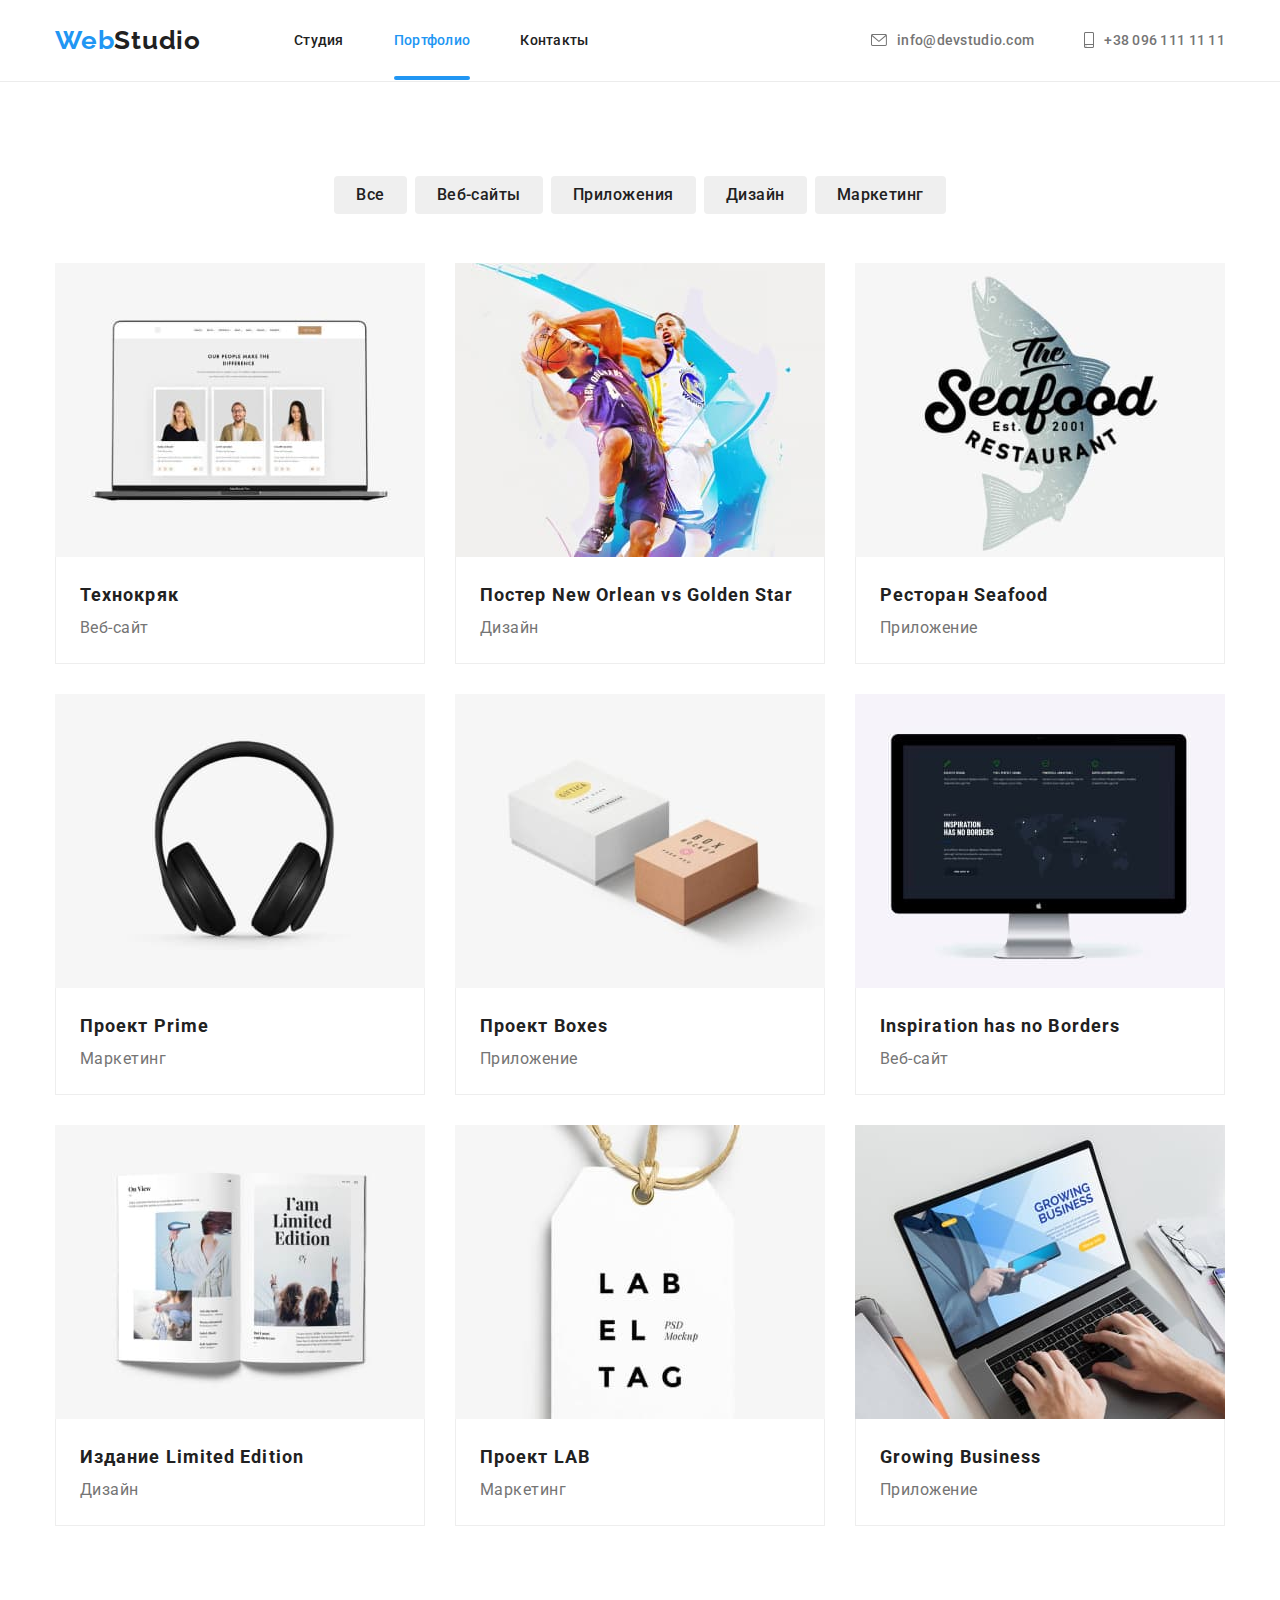
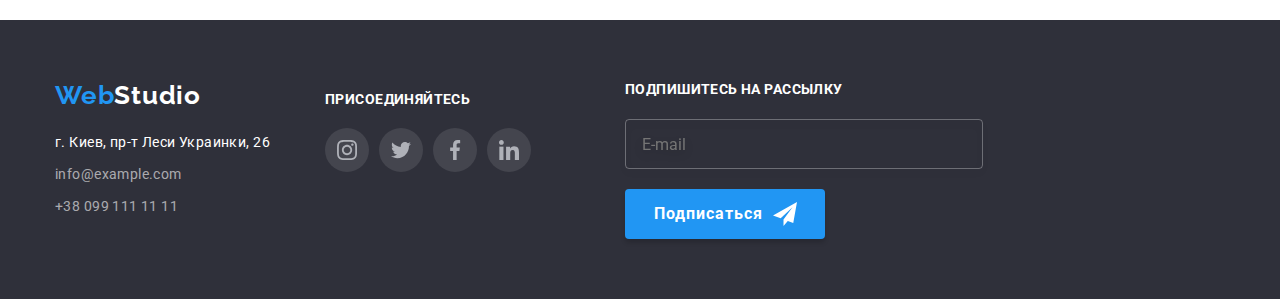
==== commit ce36bdda: "Добавляет мобильную и планшетную версии" ====
--- a/portfolio.html
+++ b/portfolio.html
@@ -54,6 +54,58 @@
             >
           </li>
         </ul>
+      </div>
+      <a href="./" class="header__logo header__logo--mobile"><span>Web</span>Studio</a>
+      <button class="open-menu-btn" data-menu-open>
+        <svg class="open-menu-icon" width="40" height="40">
+          <use href="./images/icons.svg#icon-burger"></use>
+        </svg>
+      </button>
+      <div class="mobile__menu" data-menu>
+        <div class="container mobile__menu--container">
+          <button class="mobile__menu__close--btn" data-menu-close>
+            <svg class="mobile__menu__close--icon" width="20" height="20">
+              <use href="./images/icons.svg#icon-close"></use>
+            </svg>
+          </button>
+          <nav class="mobile__menu--nav">
+            <ul class="mobile__menu--list">
+              <li class="mobile__menu__list--item">
+                <a href="./index.html" class="mobile__menu__list--link mobile__current--link"
+                  >Студия</a
+                >
+              </li>
+              <li class="mobile__menu__list--item">
+                <a href="./portfolio.html" class="mobile__menu__list--link">Портфолио</a>
+              </li>
+              <li class="mobile__menu__list--item">
+                <a href="#" class="mobile__menu__list--link">Контакты</a>
+              </li>
+            </ul>
+          </nav>
+          <ul>
+            <li class="menu__contacts--list">
+              <a href="#" class="menu__contacts--link mobile__current--tel">+38 096 111 11 11</a>
+            </li>
+            <li class="menu__contacts--list list">
+              <a href="#" class="menu__contacts--link mobile__current--email">info@devstudio.com</a>
+            </li>
+          </ul>
+          <ul class="mobile__sociallink">
+            <li class="menu__sociallinks--list">
+              <a href="#" class="menu__sociallinks--link">Instagram</a>
+            </li>
+            <li class="menu__sociallinks--list">
+              <a href="#" class="menu__sociallinks--link">Twitter</a>
+            </li>
+            <li class="menu__sociallinks--list">
+              <a href="#" class="menu__sociallinks--link">Facebook</a>
+            </li>
+            <li class="menu__sociallinks--list">
+              <a href="#" class="menu__sociallinks--link">LinkedIn</a>
+            </li>
+          </ul>
+        </div>
       </div>
     </header>
     <!-- Main -->
@@ -436,5 +488,6 @@
       </div>
     </footer>
     <script src="./js/modal.js"></script>
+    <script src="./js/menu.js"></script>
   </body>
 </html>
--- a/css/main.min.css
+++ b/css/main.min.css
@@ -1,2 +1,2 @@
-.visually__hidden{position:absolute !important;clip:rect(1px 1px 1px 1px);clip:rect(1px, 1px, 1px, 1px);padding:0 !important;border:0 !important;height:1px !important;width:1px !important;overflow:hidden}:root{--primary-text-color: #757575;--secondary-text-color: #212121;--third-text-color: #ffffff;--footer-links-color: #ffffff99;--accent-color: #2196f3;--primary-background-color: #ffffff;--header-background-color: #ffffff;--ourteam-background-color: #f5f4fa;--footer-background-color: #2f303a;--hero-background-color: #2f303a;--white-background-color: #ffffff}body{font-family:Roboto, sans-serif;color:var(--primary-text-color);background-color:var(--primary-background-color)}h1,h2,h3,p{margin-top:0;margin-bottom:0}ul,ol{margin-top:0;margin-bottom:0;padding-left:0}.block{display:block}.inline__block{display:inline-block}img{display:block}.images{display:block}@media screen and (max-width: 768px){.images{display:flex;flex-wrap:wrap;width:450px;height:460px}}.container{padding-left:15px;padding-right:15px;margin-left:auto;margin-right:auto}@media screen and (min-width: 480px){.container{width:480px}}@media screen and (min-width: 768px){.container{width:768px}}@media screen and (min-width: 1200px){.container{width:1200px}}.section{padding-top:60px;padding-bottom:60px}@media screen and (min-width: 480px){.section{padding-top:60px;padding-bottom:60px}}@media screen and (min-width: 768px){.section{padding-top:60px;padding-bottom:60px}}@media screen and (min-width: 1200px){.section{padding-top:94px;padding-bottom:94px}}.backdrop{position:fixed;top:0;left:0;background-color:rgba(0,0,0,0.2);width:100%;height:100%;opacity:1;transition:opacity 250ms cubic-bezier(0.4, 0, 0.2, 1)}.backdrop.is-hidden{opacity:0;pointer-events:none;visibility:hidden}.backdrop.is-hidden .modal{transform:translate(-50%, -50%) scale(0.5)}.modal__form--input{padding-bottom:10px;padding-top:4px;padding-left:42px;width:100%;height:40px;border:1px solid rgba(33,33,33,0.2);border-radius:4px;outline:none}.modal__form--input:focus{border:1px solid var(--accent-color)}.modal__form--input:focus+.modal__focus{fill:var(--accent-color)}.modal__form--button{display:block;margin:54px auto 0px;width:200px;height:50px;background-color:var(--accent-color);box-shadow:0px 4px 4px rgba(0,0,0,0.15);border-radius:4px;font-weight:bold;font-size:16px;line-height:1.87;text-align:center;letter-spacing:0.06em;color:var(--primary-background-color);box-shadow:0px 4px 4px rgba(0,0,0,0.15);border-radius:4px;outline:none;cursor:pointer;border:none}.modal__form--checbox{margin-right:7px}.modal__form--textarea{margin-bottom:20px;width:100%;height:120px;font-weight:normal;font-size:12px;line-height:1, 67;letter-spacing:0.01em;color:rgba(117,117,117,0.5);padding:12px 16px;resize:none}.modal__form--textarea:focus{color:var(--secondary-text-color)}.modal__form--checbox:checked+.check .label__input--checked{opacity:1}.modal__form--checbox:checked .modal__agreement::before{display:none}.modal{position:absolute;top:50%;left:50%;padding:40px;min-width:528px;min-height:581px;background-color:var(--primary-background-color);transform:translate(-50%, -50%) scale(1);transition:transform 250ms cubic-bezier(0.4, 0, 0.2, 1)}.modal__paragraph{font-weight:bold;font-size:20px;line-height:1.15;text-align:center;letter-spacing:0.03em;margin-bottom:12px;color:var(--secondary-text-color)}.modal__words{font-weight:normal;font-size:12px;line-height:1.67;letter-spacing:0.01em;color:var(--primary-text-color);margin-bottom:4px}.modal__name--area{display:block;position:relative}.modal__person--img{position:absolute;top:0;left:0;transform:translateX(12px) translateY(11px)}.modal__phone--area{display:block;position:relative}.modal__phone--img{position:absolute;top:0;left:0;transform:translateX(12px) translateY(11px)}.modal__email--area{display:block;position:relative}.modal__email--img{position:absolute;top:0;left:0;transform:translateX(12px) translateY(11px)}.modal__agreement{font-weight:normal;font-size:14px;line-height:1.71;letter-spacing:0.03em;color:var(--primary-text-color)}.modal__agreement::before{position:absolute;top:0;left:0;margin-left:13px;margin-top:2px;content:'';display:block;width:16px;height:15px;border:2px solid var(--secondary-text-color)}.label{display:flex;align-items:center;position:relative;width:100%}.label__input--checked{opacity:0;margin-right:7px;margin-left:13px;border:none;outline:none}.mailing{font-weight:bold;font-size:14px;line-height:1.42;letter-spacing:0.03em;text-transform:uppercase;margin-bottom:20px;color:var(--third-text-color)}@media screen and (max-width: 767px){.mailing{margin-top:60px;text-align:center}}.modal__link{color:var(--accent-color)}.mobile__menu{position:fixed;left:0;top:0;background-color:var(--white-background-color);width:100vw;height:100vh;max-height:796px;overflow-y:scroll;transform:translateY(-100%);transition:transform 500ms linear}.mobile__menu--list{list-style:none}.mobile__menu__list--link{display:block;text-decoration:none;margin-bottom:32px;font-weight:500;font-size:40px;line-height:1.18;letter-spacing:0.02em;color:var(--secondary-text-color)}.mobile__menu--nav{margin-bottom:302px}.menu__contacts--link{text-decoration:none}.menu__contacts--list{list-style:none}.menu__sociallinks--link{text-decoration:none;color:var(--accent-color);font-weight:500;font-size:18px;line-height:1.22;letter-spacing:0.02em}.menu__sociallinks--list{list-style:none}.mobile__menu.is-open{transform:translateY(0%)}.mobile__menu__close--btn{width:40px;height:40px;position:absolute;top:10px;right:15px;background-color:transparent;border:none;padding:0;line-height:0}.mobile__current--link{color:var(--accent-color)}.mobile__menu--container{padding-left:40px;padding-top:48px}.mobile__current--tel{display:block;font-weight:500;font-size:34px;line-height:1.18;letter-spacing:0.02em;color:var(--accent-color);margin-bottom:32px}.mobile__current--email{display:block;margin-bottom:64px;font-weight:500;font-size:24px;line-height:1.17;letter-spacing:0.02em;color:var(--primary-text-color)}.mobile__sociallink{display:flex;width:357px;justify-content:space-between;color:var(--accent-color)}.mobile__sociallink:not(:last-child){margin-right:20px}.close__button{position:absolute;top:8px;right:8px;width:30px;height:30px;background-color:transparent;cursor:pointer;padding:0;border:none;border:1px solid #0000001a;border-radius:50%}.close__button:hover .close__icon,.close__button:focus .close__icon{fill:var(--accent-color)}.open-menu-btn{position:absolute;top:0;right:0;background-color:transparent;border:none;padding:0;line-height:0;margin-top:10px;margin-right:15px}.open-menu-btn:hover{fill:var(--accent-color)}.sociallink__list{display:inline-flex;align-items:center}@media screen and (max-width: 768px){.sociallink__list{width:206px;justify-content:space-between}}.sociallink__link{width:44px;height:44px;display:block;border-radius:50%;padding:12px;transition:background-color 250ms cubic-bezier(0.4, 0, 0.2, 1),fill 250ms cubic-bezier(0.4, 0, 0.2, 1)}.sociallink__link:hover,.sociallink__link:focus{background-color:var(--accent-color);fill:var(--third-text-color)}.sociallink__link:not(:last-child){margin-right:10px}.sociallink__link:hover .sociallink__link,.sociallink__link:focus .sociallink__link{background-color:var(--accent-color);fill:var(--third-text-color)}.sociallink__element{display:block}.sociallink__link:hover .sociallink__icon,.sociallink__link:focus .sociallink__icon{fill:var(--third-text-color);background-color:var(--accent-color)}.sociallink__icon{fill:#afb1b8}.sociallink__list--footer{display:flex;list-style:none;justify-content:space-between;align-items:center;width:206px}@media screen and (max-width: 767px){.sociallink__list--footer{margin:0 auto}}@media screen and (min-width: 1200px){.footer__social--links{padding-top:12px;width:calc((100% - 30px) / 2)}}.sociallink__element--footer{display:block}.sociallink__element--footer:not(:last-child){margin-right:10px}.sociallink__link--footer{width:44px;height:44px;display:block;border-radius:50%;padding:12px;border-radius:50%;background-color:#ffffff1a;transition:fill 250ms cubic-bezier(0.4, 0, 0.2, 1),background-color 250ms cubic-bezier(0.4, 0, 0.2, 1)}.sociallink__link--footer:hover,.sociallink__link--footer:focus{background-color:var(--accent-color)}.sociallink__link--footer:hover .sociallink__icon--footer,.sociallink__link--footer:focus .sociallink__icon--footer{fill:var(--third-text-color);background-color:var(--accent-color)}.sociallink__icon--footer{fill:#afb1b8}.footer{background-color:var(--footer-background-color);padding-top:60px;padding-bottom:60px}.footer__container{display:block}@media screen and (min-width: 768px){.footer__container{display:flex}}@media screen and (min-width: 1200px){.footer__container{display:flex;flex-direction:column}}.footer__wrapper{display:block}@media screen and (min-width: 768px){.footer__wrapper{display:flex;flex-wrap:wrap}}@media screen and (min-width: 1200px){.footer__wrapper{display:flex;vertical-align:baseline}}.footer__leftside{display:block}@media screen and (min-width: 768px){.footer__leftside{display:flex;width:calc((100% - 330px) / 2)}}@media screen and (min-width: 1200px){.footer__leftside{display:flex;width:calc((100% - 30px) / 2)}}.footer__rightside{display:block}@media screen and (min-width: 1200px){.footer__rightside{width:450px;position:relative;vertical-align:middle}}@media screen and (min-width: 1200px){.footer__rightside{width:calc((100% - 30px) / 2);position:relative;vertical-align:baseline}}.footer__logo{text-decoration:none;color:var(--third-text-color);font-family:Raleway, sans-serif;font-weight:bold;font-size:24px;line-height:1.67;letter-spacing:0.03em;text-align:center;margin-bottom:20px}@media screen and (max-width: 767px){.footer__logo{display:block;font-family:Raleway;font-style:normal;font-weight:bold;font-size:24px;line-height:1.17;text-align:center;letter-spacing:0.03em;margin-bottom:20px}}@media screen and (min-width: 768px){.footer__logo{text-decoration:none;color:var(--third-text-color);font-family:Raleway, sans-serif;font-weight:bold;font-size:24px;line-height:1.67;letter-spacing:0.03em;text-align:center;margin-bottom:20px}}@media screen and (min-width: 1200px){.footer__logo{text-decoration:none;color:var(--third-text-color);font-family:Raleway, sans-serif;font-weight:bold;font-size:26px;line-height:1.19;letter-spacing:0.03em;text-align:start;margin-bottom:20px}}.footer__address{text-decoration:none;font-style:normal;font-weight:normal;font-size:14px;line-height:1.71;letter-spacing:0.03em;display:block;margin-bottom:8px;color:var(--third-text-color)}@media screen and (max-width: 767px){.footer__address{font-weight:normal;font-size:14px;line-height:1.71;text-align:center;letter-spacing:0.03em;color:var(--third-text-color)}}@media screen and (min-width: 1200px){.footer__address{text-decoration:none;font-style:normal;font-weight:normal;font-size:14px;line-height:1.71;letter-spacing:0.03em;margin-bottom:9px;color:var(--third-text-color)}}@media screen and (max-width: 767px){.footer__contacts{list-style:none}}@media screen and (min-width: 1200px){.footer__contacts{list-style:none}}.mail__phone{display:block;margin-bottom:8px;text-decoration:none;font-weight:normal;font-size:14px;line-height:1.71;letter-spacing:0.03em;margin-bottom:8px;color:var(--footer-links-color)}@media screen and (max-width: 767px){.mail__phone{text-align:center}}@media screen and (max-width: 767px){.join__us{font-weight:bold;font-size:14px;line-height:1.14;letter-spacing:0.03em;text-transform:uppercase;text-align:center;color:#ffffff;margin-top:60px;margin-bottom:20px}}@media screen and (min-width: 1200px){.join__us{font-weight:bold;font-size:14px;line-height:1.14;letter-spacing:0.03em;text-transform:uppercase;color:var(--primary-background-color);margin-bottom:20px}}@media screen and (max-width: 767px){.footer__email--input{display:block;margin-bottom:20px;width:100%;height:50px;padding-left:16px;background-color:#2f303a;border:1px solid rgba(255,255,255,0.3);box-sizing:border-box;filter:drop-shadow(0px 4px 4px rgba(0,0,0,0.15));border-radius:4px}}@media screen and (min-width: 1200px){.footer__email--input{width:358px;height:50px;padding-left:16px;margin-right:8px;border:1px solid #ffffff4d;background-color:transparent;filter:drop-shadow(0px 4px 4px rgba(0,0,0,0.15));border-radius:4px;color:rgba(255,255,255,0.6)}}@media screen and (max-width: 767px){.footer__button--send{width:200px;height:50px;color:#ffffff;background:#2196f3;box-shadow:0px 4px 4px rgba(0,0,0,0.15);border-radius:4px;font-weight:bold;font-size:16px;line-height:1.87;position:relative;display:block;align-items:center;text-align:center;letter-spacing:0.06em;margin:0 auto;padding-top:10px;padding-bottom:10px;padding-left:29px;padding-right:62px;border:none}}@media screen and (min-width: 1200px){.footer__button--send{position:relative;display:inline-block;width:200px;height:50px;text-align:center;padding-top:10px;padding-bottom:10px;padding-left:29px;padding-right:62px;background:var(--accent-color);box-shadow:0px 4px 4px rgba(0,0,0,0.15);border-radius:4px;border:none;color:var(--third-text-color);font-weight:bold;font-size:16px;line-height:1.87;align-items:center;text-align:center;letter-spacing:0.06em;cursor:pointer}}@media screen and (max-width: 767px){.button__send{position:absolute;top:0;right:0;transform:translateX(-28px) translateY(13px)}}@media screen and (min-width: 1200px){.button__send{position:absolute;top:0;right:0;transform:translateX(-28px) translateY(13px)}}@media screen and (min-width: 1200px){.footer__block--width{width:calc((100% - 30px) / 2)}}.header{background-color:var(--header-background-color);border-bottom:1px solid #ececec;padding-top:25px;padding-bottom:25px}.header__logo{text-decoration:none;color:var(--secondary-text-color);font-family:Raleway, sans-serif;font-weight:bold;font-size:26px;line-height:1.19;letter-spacing:0.03em;margin-right:93px}@media screen and (max-width: 767px){.header__logo{text-decoration:none;color:var(--secondary-text-color);font-family:Raleway, sans-serif;font-weight:bold;font-size:24px;line-height:1.17;letter-spacing:0.03em;margin-left:15px;margin-top:16px;margin-bottom:16px}}span{color:var(--accent-color)}.nav__link{position:relative;text-decoration:none;color:var(--secondary-text-color);font-weight:500;font-size:14px;line-height:1.14;letter-spacing:0.02em;transition:color 250ms cubic-bezier(0.4, 0, 0.2, 1)}.nav__link:hover,.nav__link:focus{color:#2196f3}.nav__link--current::after{content:'';position:absolute;display:block;width:100%;height:4px;background:var(--accent-color);border-radius:2px;bottom:-32px}.nav__link--current{color:#2196f3}.header__contacts{list-style:none;display:flex;margin-left:auto}.contacts__link{text-decoration:none;color:var(--primary-text-color);font-weight:500;font-size:14px;line-height:1.4;letter-spacing:0.02em;display:flex;align-items:center;transition:color 250ms cubic-bezier(0.4, 0, 0.2, 1)}.contacts__link:hover,.contacts__link:focus{color:var(--accent-color)}.contacts__link:hover .contacts__link--mail,.contacts__link:focus .contacts__link--mail{fill:var(--accent-color)}.contacts__link:hover .contacts__link--phone,.contacts__link:focus .contacts__link--phone{fill:var(--accent-color)}.contacts__link--mail{fill:var(--primary-text-color);margin-right:10px}.contacts__link--phone{margin-right:10px;fill:var(--primary-text-color)}.header__container{display:flex;align-items:center}.header__nav{display:flex;list-style:none}.nav__list:not(:last-child){margin-right:50px}.header__mail:not(:last-child){margin-right:50px}@media screen and (max-width: 767px){.header__container{display:none}}@media screen and (min-width: 768px){.open-menu-btn{display:none}.header__logo--mobile{display:none}}@media screen and (min-width: 768px){.mobile__menu{display:none}}@media screen and (min-width: 768px){.menu__contacts--container{display:none}}@media screen and (min-width: 768px){.menu__sociallinks{display:none}}.hero{background-color:rgba(47,48,58,0.4);box-shadow:0px 4px 4px rgba(0,0,0,0.25);padding-top:118px;padding-bottom:118px;background-image:linear-gradient(#2f303a66, #2f303a66),url(../../images/heroimg.jpg);background-size:cover;background-repeat:no-repeat;max-width:480px}@media screen and (max-width: 768px){.hero{background-color:rgba(47,48,58,0.4);box-shadow:0px 4px 4px rgba(0,0,0,0.25);padding-top:118px;padding-bottom:118px;background-image:linear-gradient(#2f303a66, #2f303a66),url(../../images/mobile/heroimg.jpg);background-size:cover;background-repeat:no-repeat;max-width:768px}}@media screen and (min-width: 1200px){.hero{background-color:rgba(47,48,58,0.4);box-shadow:0px 4px 4px rgba(0,0,0,0.25);padding-top:200px;padding-bottom:200px;background-image:linear-gradient(#2f303a66, #2f303a66),url(../../images/heroimg.jpg);background-size:cover;background-repeat:no-repeat;max-width:1600px}}h1{font-weight:900;font-size:44px;line-height:1.36;text-align:center;letter-spacing:0.06em;text-transform:uppercase;color:var(--third-text-color)}.hero__button{background-color:var(--accent-color);font-weight:bold;font-size:16px;line-height:1.87;text-align:center;letter-spacing:0.06em;color:var(--third-text-color);margin-top:30px;padding:10px 32px;box-shadow:0px 4px 4px rgba(0,0,0,0.15);border-radius:4px;border:none;cursor:pointer}.hero__name{display:flex;flex-direction:column;align-items:center;max-width:700px;margin-left:auto;margin-right:auto}@media screen and (max-width: 767px){.hero__title{width:360px;font-weight:900;font-size:26px;line-height:1.62;text-align:center;letter-spacing:0.06em;text-transform:uppercase;color:#ffffff}}.peculiarities__list{list-style:none;display:block}.peculiarities__list .peculiarities__list:not(:last-child){margin-bottom:30px}@media screen and (min-width: 768px){.peculiarities__list{display:flex;flex-wrap:wrap}}@media screen and (min-width: 1200px){.peculiarities__list{display:flex;flex-wrap:nowrap;margin-left:-30px;margin-top:-30px}}.peculiarities__link{width:100%}@media screen and (max-width: 480px){.peculiarities__link{width:450px;margin-bottom:30px}.peculiarities__link .peculiarities__link:not(:last-child){margin-bottom:30px}}@media screen and (min-width: 768px){.peculiarities__link{width:calc((100% - 60px) / 2)}}.peculiarities__link .peculiarities__link:nth-child(-n+2){margin-bottom:30px}@media screen and (min-width: 1200px){.peculiarities__link{width:calc((100% - 120px) / 4);margin-left:30px;margin-top:30px}}.peculiarities__logo{margin-bottom:30px}@media screen and (max-width: 767px){.peculiarities__logo{width:450px}}.peculiarities__heading{text-align:center;font-weight:bold;font-size:14px;line-height:1.14;letter-spacing:0.03em;text-transform:uppercase;margin-bottom:10px;color:var(--secondary-text-color)}@media screen and (min-width: 768px){.peculiarities__heading{text-align:left}}@media screen and (min-width: 1200px){.peculiarities__heading{text-align:left}}.peculiarities__par{font-weight:normal;font-size:14px;line-height:1.71;letter-spacing:0.03em;color:var(--primary-text-color)}@media screen and (max-width: 768px){.peculiarities__par{width:450px}}.filter{list-style:none;display:flex;margin-bottom:34px;justify-content:center}.filter__button{font-weight:500;font-size:16px;line-height:1.62;letter-spacing:0.03em;padding:6px 22px;color:var(--secondary-text-color);cursor:pointer;border:transparent;border-radius:4px;transition:box-shadow 250ms cubic-bezier(0.4, 0, 0.2, 1),color 250ms cubic-bezier(0.4, 0, 0.2, 1),background-color 250ms cubic-bezier(0.4, 0, 0.2, 1)}.filter__button:hover,.filter__button:focus{box-shadow:0px 3px 1px rgba(0,0,0,0.1),0px 1px 2px rgba(0,0,0,0.08),0px 2px 2px rgba(0,0,0,0.12);color:var(--third-text-color);background-color:var(--accent-color)}.filter__item:not(:last-child){margin-right:8px}.example__items{font-weight:bold;font-size:18px;line-height:2;letter-spacing:0.06em;color:var(--secondary-text-color)}.example__list{list-style:none;display:flex;flex-wrap:wrap;margin-left:-30px;margin-top:-30px}.example__thumb{position:relative;overflow:hidden}.example__thumb::before{content:'';display:inline-block;width:100%;height:100%;background-color:rgba(33,150,243,0.9);position:absolute;opacity:0;transform:translateY(100%);transition:transform 250ms cubic-bezier(0.4, 0, 0.2, 1)}.example__links:hover .example__thumb::before,.example__links:focus .example__thumb::before{opacity:1;transform:translateY(0)}.example__cover--text{position:absolute;top:0;left:0;font-weight:normal;font-size:18px;line-height:1.56;letter-spacing:0.03em;padding:63px 24px;color:var(--third-text-color);transform:translateY(100%);transition:transform 250ms cubic-bezier(0.4, 0, 0.2, 1)}.example__links:hover .example__cover--text,.example__links:focus .example__cover--text{transform:translateY(0)}.portfolio__image{display:block}.example__pictures{margin-left:30px;margin-top:30px;width:calc((100% - 90px) / 3)}.example__picture--signature{background-color:var(--white-background-color);padding-top:20px;padding-bottom:20px;padding-left:24px;padding-right:24px;border-left:1px solid #eeeeee;border-right:1px solid #eeeeee;border-bottom:1px solid #eeeeee}.example__links{text-decoration:none;display:block;transition:box-shadow 250ms cubic-bezier(0.4, 0, 0.2, 1)}.example__links:hover{box-shadow:0px 1px 1px rgba(0,0,0,0.12),0px 4px 4px rgba(0,0,0,0.06),1px 4px 6px rgba(0,0,0,0.16)}.example__paragraph{font-weight:normal;font-size:16px;line-height:1.87;letter-spacing:0.03em;color:var(--primary-text-color)}.mail__phone{font-style:normal;transition:color 250ms cubic-bezier(0.4, 0, 0.2, 1)}.mail__phone:hover,.mail__phone:focus{color:var(--accent-color)}.work__examples{display:flex;flex-direction:column}.rubrics{font-weight:bold;font-size:28px;line-height:1.18;text-align:center;letter-spacing:0.03em;margin-bottom:30px;color:var(--secondary-text-color)}@media screen and (min-width: 1200px){.rubrics{font-size:36px;line-height:1.17;letter-spacing:0.03em;margin-bottom:50px}}.rubrics__team{list-style:none;display:block}@media screen and (min-width: 480px){.rubrics__team .rubrics__team:not(:last-child){margin-bottom:30px}}@media screen and (min-width: 768px){.rubrics__team{display:flex;flex-wrap:wrap}}@media screen and (min-width: 1200px){.rubrics__team{display:flex;flex-wrap:nowrap;margin-top:-30px;margin-left:-30px;width:100%}}.team__item{display:block}@media screen and (min-width: 768px){.team__item{width:calc((100% - 60px) / 2)}}@media screen and (min-width: 1200px){.team__item{margin-top:30px;margin-left:30px;width:calc((100% - 120px) / 4)}}.team{background-color:var(--ourteam-background-color)}.staff__signature{text-align:center;background-color:var(--white-background-color);padding-top:30px;padding-bottom:30px;box-shadow:0px 1px 3px rgba(0,0,0,0.12),0px 1px 1px rgba(0,0,0,0.14),0px 2px 1px rgba(0,0,0,0.2);border-radius:0px 0px 4px 4px}@media screen and (max-width: 768px){.staff__signature{width:450px}}.staff__names{font-weight:500;font-size:16px;line-height:1.19;text-align:center;letter-spacing:0.03em;margin-bottom:10px;color:var(--secondary-text-color)}.staff__professions{font-weight:normal;font-size:16px;line-height:1.19;text-align:center;letter-spacing:0.03em;color:var(--primary-text-color);margin-bottom:16px}.rubrics__examples{list-style:none;display:flex;margin-top:-30px;margin-left:-30px}.rubrics__image{margin-top:30px;margin-left:30px;max-width:calc((100% - 90px) / 3);position:relative}.rubrics__image__cover--desctop{font-weight:bold;font-size:14px;line-height:1.14;text-align:center;letter-spacing:0.03em;text-transform:uppercase;color:var(--third-text-color);position:absolute;bottom:0;left:0;width:100%;padding:27px;background:rgba(47,48,58,0.8)}.rubrics__image__cover--mobile{font-weight:bold;font-size:14px;line-height:1.14;text-align:center;letter-spacing:0.03em;text-transform:uppercase;color:var(--third-text-color);position:absolute;bottom:0;left:0;width:100%;padding:27px;background:rgba(47,48,58,0.8)}.rubrics__image__cover--design{font-weight:bold;font-size:14px;line-height:1.14;text-align:center;letter-spacing:0.03em;text-transform:uppercase;color:var(--third-text-color);position:absolute;bottom:0;left:0;width:100%;padding:27px;background:rgba(47,48,58,0.8)}.our-work{padding-top:0px;background-color:var(--primary-background-color)}@media screen and (max-width: 767px){.our-work{display:none}}.regular__clients{font-weight:bold;font-size:28px;line-height:1.18;text-align:center;letter-spacing:0.03em;margin-bottom:30px;color:var(--secondary-text-color)}@media screen and (min-width: 768px){.regular__clients{font-weight:bold;font-size:28px;line-height:1.18;text-align:center;letter-spacing:0.03em;margin-bottom:30px;color:var(--secondary-text-color)}}@media screen and (min-width: 1200px){.regular__clients{font-weight:bold;font-size:36px;line-height:1.17;text-align:center;letter-spacing:0.03em;margin-bottom:50px;color:var(--secondary-text-color)}}.clients__list{list-style:none;display:flex;flex-wrap:wrap}@media screen and (max-width: 767px){.clients__list{display:flex;flex-wrap:wrap;margin-top:-30px;margin-left:-30px}}@media screen and (min-width: 1200px){.clients__list{display:flex;flex-wrap:nowrap;width:calc((100% - 180px) / 6)}}@media screen and (max-width: 767px){.clients{margin-top:30px;margin-left:30px;width:calc((100% - 60px) / 2)}}@media screen and (min-width: 1200px){.clients:not(:last-child){margin-right:30px}}.clients .clients__link{display:block;width:100%}.clients .clients__logo{fill:#afb1b8;padding:16px 32px;border:1px solid #afb1b8;border-radius:4px;transition:fill 250ms cubic-bezier(0.4, 0, 0.2, 1),border 250ms cubic-bezier(0.4, 0, 0.2, 1),border-radius 250ms cubic-bezier(0.4, 0, 0.2, 1)}.clients .clients__link:hover .clients__logo,.clients .clients__link:focus .clients__logo{fill:var(--accent-color);border:1px solid var(--accent-color);border-radius:4px}
+.visually__hidden{position:absolute !important;clip:rect(1px 1px 1px 1px);clip:rect(1px, 1px, 1px, 1px);padding:0 !important;border:0 !important;height:1px !important;width:1px !important;overflow:hidden}:root{--primary-text-color: #757575;--secondary-text-color: #212121;--third-text-color: #ffffff;--footer-links-color: #ffffff99;--accent-color: #2196f3;--primary-background-color: #ffffff;--header-background-color: #ffffff;--ourteam-background-color: #f5f4fa;--footer-background-color: #2f303a;--hero-background-color: #2f303a;--white-background-color: #ffffff}body{font-family:Roboto, sans-serif;color:var(--primary-text-color);background-color:var(--primary-background-color)}h1,h2,h3,p{margin-top:0;margin-bottom:0}ul,ol{margin-top:0;margin-bottom:0;padding-left:0}.block{display:block}.inline__block{display:inline-block}img{display:block}.images{display:block}@media screen and (max-width: 767px){.images{display:flex;flex-wrap:wrap;width:450px;height:460px}}.container{padding-left:15px;padding-right:15px;margin-left:auto;margin-right:auto}@media screen and (min-width: 480px){.container{width:480px}}@media screen and (min-width: 768px){.container{width:768px}}@media screen and (min-width: 1200px){.container{width:1200px}}.section{padding-top:60px;padding-bottom:60px}@media screen and (min-width: 480px){.section{padding-top:60px;padding-bottom:60px}}@media screen and (min-width: 768px){.section{padding-top:60px;padding-bottom:60px}}@media screen and (min-width: 1200px){.section{padding-top:94px;padding-bottom:94px}}.backdrop{position:fixed;top:0;left:0;background-color:rgba(0,0,0,0.2);width:100%;height:100%;opacity:1;transition:opacity 250ms cubic-bezier(0.4, 0, 0.2, 1)}.backdrop.is-hidden{opacity:0;pointer-events:none;visibility:hidden}.backdrop.is-hidden .modal{transform:translate(-50%, -50%) scale(0.5)}.modal__form--input{padding-bottom:10px;padding-top:4px;padding-left:42px;width:100%;height:40px;border:1px solid rgba(33,33,33,0.2);border-radius:4px;outline:none}.modal__form--input:focus{border:1px solid var(--accent-color)}.modal__form--input:focus+.modal__focus{fill:var(--accent-color)}.modal__form--button{display:block;margin:54px auto 0px;width:200px;height:50px;background-color:var(--accent-color);box-shadow:0px 4px 4px rgba(0,0,0,0.15);border-radius:4px;font-weight:bold;font-size:16px;line-height:1.87;text-align:center;letter-spacing:0.06em;color:var(--primary-background-color);box-shadow:0px 4px 4px rgba(0,0,0,0.15);border-radius:4px;outline:none;cursor:pointer;border:none}.modal__form--checbox{margin-right:7px}.modal__form--textarea{margin-bottom:20px;width:100%;height:120px;font-weight:normal;font-size:12px;line-height:1, 67;letter-spacing:0.01em;color:rgba(117,117,117,0.5);padding:12px 16px;resize:none}.modal__form--textarea:focus{color:var(--secondary-text-color)}.modal__form--checbox:checked+.check .label__input--checked{opacity:1}.modal__form--checbox:checked .modal__agreement::before{display:none}.modal{position:absolute;top:50%;left:50%;padding:40px;min-width:528px;min-height:581px;background-color:var(--primary-background-color);transform:translate(-50%, -50%) scale(1);transition:transform 250ms cubic-bezier(0.4, 0, 0.2, 1)}.modal__paragraph{font-weight:bold;font-size:20px;line-height:1.15;text-align:center;letter-spacing:0.03em;margin-bottom:12px;color:var(--secondary-text-color)}.modal__words{font-weight:normal;font-size:12px;line-height:1.67;letter-spacing:0.01em;color:var(--primary-text-color);margin-bottom:4px}.modal__name--area{display:block;position:relative}.modal__person--img{position:absolute;top:0;left:0;transform:translateX(12px) translateY(11px)}.modal__phone--area{display:block;position:relative}.modal__phone--img{position:absolute;top:0;left:0;transform:translateX(12px) translateY(11px)}.modal__email--area{display:block;position:relative}.modal__email--img{position:absolute;top:0;left:0;transform:translateX(12px) translateY(11px)}.modal__agreement{font-weight:normal;font-size:14px;line-height:1.71;letter-spacing:0.03em;color:var(--primary-text-color)}.modal__agreement::before{position:absolute;top:0;left:0;margin-left:13px;margin-top:2px;content:'';display:block;width:16px;height:15px;border:2px solid var(--secondary-text-color)}.label{display:flex;align-items:center;position:relative;width:100%}.label__input--checked{opacity:0;margin-right:7px;margin-left:13px;border:none;outline:none}.mailing{font-weight:bold;font-size:14px;line-height:1.42;letter-spacing:0.03em;text-transform:uppercase;margin-bottom:20px;color:var(--third-text-color)}@media screen and (max-width: 767px){.mailing{margin-top:60px;text-align:center}}@media screen and (min-width: 768px){.mailing{margin-left:100px}}@media screen and (min-width: 1200px){.mailing{margin-left:0px}}.modal__link{color:var(--accent-color)}.mobile__menu{position:fixed;left:0;top:0;background-color:var(--white-background-color);width:100vw;height:100vh;max-height:796px;overflow-y:scroll;transform:translateY(-100%);transition:transform 500ms linear}.mobile__menu--list{list-style:none}.mobile__menu__list--link{display:block;text-decoration:none;margin-bottom:32px;font-weight:500;font-size:40px;line-height:1.18;letter-spacing:0.02em;color:var(--secondary-text-color)}.mobile__menu--nav{margin-bottom:302px}.menu__contacts--link{text-decoration:none}.menu__contacts--list{list-style:none}.menu__sociallinks--link{text-decoration:none;color:var(--accent-color);font-weight:500;font-size:18px;line-height:1.22;letter-spacing:0.02em}.menu__sociallinks--list{list-style:none}.mobile__menu.is-open{transform:translateY(0%)}.mobile__menu__close--btn{width:40px;height:40px;position:absolute;top:10px;right:15px;background-color:transparent;border:none;padding:0;line-height:0}.mobile__menu__close--btn:hover .mobile__menu__close--icon{fill:var(--accent-color)}.mobile__current--link{color:var(--accent-color)}.mobile__menu--container{padding-left:40px;padding-top:48px}.mobile__current--tel{display:block;font-weight:500;font-size:34px;line-height:1.18;letter-spacing:0.02em;color:var(--accent-color);margin-bottom:32px}.mobile__current--email{display:block;margin-bottom:64px;font-weight:500;font-size:24px;line-height:1.17;letter-spacing:0.02em;color:var(--primary-text-color)}.mobile__sociallink{display:flex;width:357px;justify-content:space-between;color:var(--accent-color)}.mobile__sociallink:not(:last-child){margin-right:20px}.close__button{position:absolute;top:8px;right:8px;width:30px;height:30px;background-color:transparent;cursor:pointer;padding:0;border:none;border:1px solid #0000001a;border-radius:50%}.close__button:hover .close__icon,.close__button:focus .close__icon{fill:var(--accent-color)}.open-menu-btn{position:absolute;top:0;right:0;background-color:transparent;border:none;padding:0;line-height:0;margin-top:10px;margin-right:15px}.open-menu-btn:hover{fill:var(--accent-color)}.sociallink__list{display:inline-flex;align-items:center}@media screen and (max-width: 768px){.sociallink__list{width:206px;justify-content:space-between}}.sociallink__link{width:44px;height:44px;display:block;border-radius:50%;padding:12px;transition:background-color 250ms cubic-bezier(0.4, 0, 0.2, 1),fill 250ms cubic-bezier(0.4, 0, 0.2, 1)}.sociallink__link:hover,.sociallink__link:focus{background-color:var(--accent-color);fill:var(--third-text-color)}.sociallink__link:not(:last-child){margin-right:10px}.sociallink__link:hover .sociallink__link,.sociallink__link:focus .sociallink__link{background-color:var(--accent-color);fill:var(--third-text-color)}.sociallink__element{display:block}.sociallink__link:hover .sociallink__icon,.sociallink__link:focus .sociallink__icon{fill:var(--third-text-color);background-color:var(--accent-color)}.sociallink__icon{fill:#afb1b8}.sociallink__list--footer{display:flex;list-style:none;justify-content:space-between;align-items:center;width:206px}@media screen and (max-width: 767px){.sociallink__list--footer{margin:0 auto}}@media screen and (min-width: 1200px){.footer__social--links{padding-top:12px;width:calc((100% - 30px) / 2)}}.sociallink__element--footer{display:block}.sociallink__element--footer:not(:last-child){margin-right:10px}.sociallink__link--footer{width:44px;height:44px;display:block;border-radius:50%;padding:12px;border-radius:50%;background-color:#ffffff1a;transition:fill 250ms cubic-bezier(0.4, 0, 0.2, 1),background-color 250ms cubic-bezier(0.4, 0, 0.2, 1)}.sociallink__link--footer:hover,.sociallink__link--footer:focus{background-color:var(--accent-color)}.sociallink__link--footer:hover .sociallink__icon--footer,.sociallink__link--footer:focus .sociallink__icon--footer{fill:var(--third-text-color);background-color:var(--accent-color)}.sociallink__icon--footer{fill:#afb1b8}.footer{background-color:var(--footer-background-color);padding-top:60px;padding-bottom:60px}.footer__container{display:block}@media screen and (min-width: 768px){.footer__container{display:block;margin-right:165px;margin-left:76px}}@media screen and (min-width: 1200px){.footer__container{display:flex;flex-direction:column;margin-right:0px;margin-left:0px}}.footer__wrapper{display:block}@media screen and (min-width: 1200px){.footer__wrapper{display:flex;vertical-align:baseline}}@media screen and (min-width: 768px){.footer__wrapper{display:flex;flex-wrap:wrap}}.footer__leftside{display:flex}@media screen and (min-width: 1200px){.footer__leftside{display:flex;width:calc((100% - 30px) / 2)}}@media screen and (min-width: 1200px) and (min-width: 768px){.footer__leftside{display:flex}}@media screen and (max-width: 767px){.footer__leftside{display:block}}.footer__rightside{display:block}@media screen and (min-width: 768px){.footer__rightside{margin-top:60px;margin-left:166px}}@media screen and (min-width: 1200px){.footer__rightside{position:relative;vertical-align:middle;margin-top:0px;margin-left:0px;width:calc((100% - 30px) / 2)}}.footer__logo{text-decoration:none;color:var(--third-text-color);font-family:Raleway, sans-serif;font-weight:bold;font-size:24px;line-height:1.67;letter-spacing:0.03em;text-align:center;margin-bottom:20px}@media screen and (max-width: 767px){.footer__logo{display:block;font-family:Raleway;font-style:normal;font-weight:bold;font-size:24px;line-height:1.17;text-align:center;letter-spacing:0.03em;margin-bottom:20px}}@media screen and (min-width: 768px){.footer__logo{text-decoration:none;color:var(--third-text-color);font-family:Raleway, sans-serif;font-weight:bold;font-size:24px;line-height:1.67;letter-spacing:0.03em;text-align:center;margin-bottom:20px}}@media screen and (min-width: 1200px){.footer__logo{text-decoration:none;color:var(--third-text-color);font-family:Raleway, sans-serif;font-weight:bold;font-size:26px;line-height:1.19;letter-spacing:0.03em;text-align:start;margin-bottom:20px}}.footer__address{text-decoration:none;font-style:normal;font-weight:normal;font-size:14px;line-height:1.71;letter-spacing:0.03em;display:block;margin-bottom:8px;color:var(--third-text-color)}@media screen and (max-width: 767px){.footer__address{font-weight:normal;font-size:14px;line-height:1.71;text-align:center;letter-spacing:0.03em;color:var(--third-text-color)}}@media screen and (min-width: 1200px){.footer__address{text-decoration:none;font-style:normal;font-weight:normal;font-size:14px;line-height:1.71;letter-spacing:0.03em;margin-bottom:9px;color:var(--third-text-color)}}@media screen and (min-width: 1200px){.footer__contacts{list-style:none}}@media screen and (min-width: 768px){.footer__contacts{list-style:none}}@media screen and (max-width: 767px){.footer__contacts{list-style:none}}.mail__phone{display:block;margin-bottom:8px;text-decoration:none;font-weight:normal;font-size:14px;line-height:1.71;letter-spacing:0.03em;margin-bottom:8px;color:var(--footer-links-color)}@media screen and (max-width: 767px){.mail__phone{text-align:center}}@media screen and (max-width: 767px){.join__us{font-weight:bold;font-size:14px;line-height:1.14;letter-spacing:0.03em;text-transform:uppercase;text-align:center;color:#ffffff;margin-top:60px;margin-bottom:20px}}@media screen and (min-width: 768px){.join__us{font-weight:bold;font-size:14px;line-height:1.14;letter-spacing:0.03em;text-transform:uppercase;text-align:center;color:var(--primary-background-color);margin-bottom:20px}}@media screen and (min-width: 1200px){.join__us{font-weight:bold;font-size:14px;line-height:1.14;letter-spacing:0.03em;text-transform:uppercase;text-align:left;color:var(--primary-background-color);margin-bottom:20px}}@media screen and (max-width: 767px){.footer__email--input{display:block;margin-bottom:20px;width:100%;height:50px;padding-left:16px;background-color:#2f303a;border:1px solid rgba(255,255,255,0.3);box-sizing:border-box;filter:drop-shadow(0px 4px 4px rgba(0,0,0,0.15));border-radius:4px}}@media screen and (min-width: 768px){.footer__email--input{display:block;margin-bottom:20px;width:450px;height:50px;padding-left:16px;background-color:#2f303a;border:1px solid rgba(255,255,255,0.3);box-sizing:border-box;filter:drop-shadow(0px 4px 4px rgba(0,0,0,0.15));border-radius:4px}}@media screen and (min-width: 1200px){.footer__email--input{display:flex;width:358px;height:50px;padding-left:16px;margin-right:8px;border:1px solid #ffffff4d;background-color:transparent;filter:drop-shadow(0px 4px 4px rgba(0,0,0,0.15));border-radius:4px;color:rgba(255,255,255,0.6)}}@media screen and (max-width: 767px){.footer__button--send{width:200px;height:50px;color:#ffffff;background:#2196f3;box-shadow:0px 4px 4px rgba(0,0,0,0.15);border-radius:4px;font-weight:bold;font-size:16px;line-height:1.87;position:relative;display:block;align-items:center;text-align:center;letter-spacing:0.06em;margin:0 auto;padding-top:10px;padding-bottom:10px;padding-left:29px;padding-right:62px;border:none}}@media screen and (min-width: 768px){.footer__button--send{width:200px;height:50px;color:#ffffff;background:#2196f3;box-shadow:0px 4px 4px rgba(0,0,0,0.15);border-radius:4px;font-weight:bold;font-size:16px;line-height:1.87;position:relative;display:block;align-items:center;text-align:center;letter-spacing:0.06em;margin:0 auto;padding-top:10px;padding-bottom:10px;padding-left:29px;padding-right:62px;border:none}}@media screen and (min-width: 1200px){.footer__button--send{position:relative;display:inline-block;width:200px;height:50px;text-align:center;padding-top:10px;padding-bottom:10px;padding-left:29px;padding-right:62px;background:var(--accent-color);box-shadow:0px 4px 4px rgba(0,0,0,0.15);border-radius:4px;border:none;color:var(--third-text-color);font-weight:bold;font-size:16px;line-height:1.87;align-items:center;text-align:center;letter-spacing:0.06em;cursor:pointer}}@media screen and (max-width: 767px){.button__send{position:absolute;top:0;right:0;transform:translateX(-28px) translateY(13px)}}@media screen and (min-width: 768px){.button__send{position:absolute;top:0;right:0;transform:translateX(-28px) translateY(13px)}}@media screen and (min-width: 1200px){.button__send{position:absolute;top:0;right:0;transform:translateX(-28px) translateY(13px)}}@media screen and (min-width: 1200px){.footer__block--width{width:calc((100% - 30px) / 2)}}.header{background-color:var(--header-background-color);border-bottom:1px solid #ececec;padding-top:25px;padding-bottom:25px}.header__logo{text-decoration:none;color:var(--secondary-text-color);font-family:Raleway, sans-serif;font-weight:bold;font-size:26px;line-height:1.19;letter-spacing:0.03em;margin-right:93px}@media screen and (max-width: 767px){.header__logo{text-decoration:none;color:var(--secondary-text-color);font-family:Raleway, sans-serif;font-weight:bold;font-size:24px;line-height:1.17;letter-spacing:0.03em;margin-left:15px;margin-top:16px;margin-bottom:16px}}span{color:var(--accent-color)}.nav__link{position:relative;text-decoration:none;color:var(--secondary-text-color);font-weight:500;font-size:14px;line-height:1.14;letter-spacing:0.02em;transition:color 250ms cubic-bezier(0.4, 0, 0.2, 1)}.nav__link:hover,.nav__link:focus{color:#2196f3}.nav__link--current::after{content:'';position:absolute;display:block;width:100%;height:4px;background:var(--accent-color);border-radius:2px;bottom:-32px}.nav__link--current{color:#2196f3}.header__contacts{list-style:none;display:flex;margin-left:auto}@media screen and (min-width: 768px){.header__contacts{flex-direction:column;margin-left:auto}}@media screen and (min-width: 1200px){.header__contacts{list-style:none;display:flex;margin-left:auto;flex-direction:row}}.contacts__link{text-decoration:none;color:var(--primary-text-color);font-weight:500;font-size:14px;line-height:1.4;letter-spacing:0.02em;display:flex;align-items:center;transition:color 250ms cubic-bezier(0.4, 0, 0.2, 1)}.contacts__link:hover,.contacts__link:focus{color:var(--accent-color)}.contacts__link:hover .contacts__link--mail,.contacts__link:focus .contacts__link--mail{fill:var(--accent-color)}.contacts__link:hover .contacts__link--phone,.contacts__link:focus .contacts__link--phone{fill:var(--accent-color)}.contacts__link--mail{fill:var(--primary-text-color);margin-right:10px}.contacts__link--phone{margin-right:10px;fill:var(--primary-text-color)}.header__container{display:flex;align-items:center}.header__nav{display:flex;list-style:none}.nav__list:not(:last-child){margin-right:50px}.header__mail:not(:last-child){margin-right:50px}@media screen and (min-width: 768px){.header__mail:not(:last-child){margin-right:0}}@media screen and (min-width: 1200px){.header__mail:not(:last-child){margin-right:50px}}@media screen and (max-width: 767px){.header__container{display:none}}@media screen and (min-width: 768px){.header-container{justify-content:space-between}}@media screen and (min-width: 768px){.open-menu-btn{display:none}.header__logo--mobile{display:none}}@media screen and (min-width: 768px){.mobile__menu{display:none}}@media screen and (min-width: 768px){.menu__contacts--container{display:none}}@media screen and (min-width: 768px){.menu__sociallinks{display:none}}.hero{background-color:rgba(47,48,58,0.4);box-shadow:0px 4px 4px rgba(0,0,0,0.25);padding-top:118px;padding-bottom:118px;background-image:linear-gradient(#2f303a66, #2f303a66),url(../../images/heroimg.jpg);background-size:cover;background-repeat:no-repeat;max-width:480px}@media screen and (max-width: 767px){.hero{background-color:rgba(47,48,58,0.4);box-shadow:0px 4px 4px rgba(0,0,0,0.25);padding-top:118px;padding-bottom:118px;background-image:linear-gradient(#2f303a66, #2f303a66),url(../../images/mobile/heroimg.jpg);background-size:cover;background-repeat:no-repeat;max-width:767px}}@media screen and (min-width: 768px){.hero{background-color:rgba(47,48,58,0.4);box-shadow:0px 4px 4px rgba(0,0,0,0.25);padding-top:118px;padding-bottom:118px;background-image:linear-gradient(#2f303a66, #2f303a66),url(../../images/tablet/heroimg.jpg);background-size:cover;background-repeat:no-repeat;max-width:1199px}}@media screen and (min-width: 1200px){.hero{background-color:rgba(47,48,58,0.4);box-shadow:0px 4px 4px rgba(0,0,0,0.25);padding-top:200px;padding-bottom:200px;background-image:linear-gradient(#2f303a66, #2f303a66),url(../../images/heroimg.jpg);background-size:cover;background-repeat:no-repeat;max-width:1600px}}h1{font-weight:900;font-size:44px;line-height:1.36;text-align:center;letter-spacing:0.06em;text-transform:uppercase;color:var(--third-text-color)}.hero__button{background-color:var(--accent-color);font-weight:bold;font-size:16px;line-height:1.87;text-align:center;letter-spacing:0.06em;color:var(--third-text-color);margin-top:30px;padding:10px 32px;box-shadow:0px 4px 4px rgba(0,0,0,0.15);border-radius:4px;border:none;cursor:pointer}.hero__name{display:flex;flex-direction:column;align-items:center;max-width:700px;margin-left:auto;margin-right:auto}@media screen and (max-width: 767px){.hero__title{width:360px;font-weight:900;font-size:26px;line-height:1.62;text-align:center;letter-spacing:0.06em;text-transform:uppercase;color:#ffffff}}@media screen and (min-width: 768px){.hero__title{font-family:Roboto;font-style:normal;font-weight:900;font-size:26px;line-height:1.62;text-align:center;letter-spacing:0.06em;text-transform:uppercase;width:360px;color:#ffffff}}.peculiarities__list{list-style:none;display:block}.peculiarities__list .peculiarities__list:not(:last-child){margin-bottom:30px}@media screen and (min-width: 768px){.peculiarities__list{display:flex;flex-wrap:wrap;margin-top:-30px;margin-left:-30px}}@media screen and (min-width: 1200px){.peculiarities__list{display:flex;flex-wrap:nowrap;margin-left:-30px;margin-top:-30px}}.peculiarities__link{width:100%}@media screen and (max-width: 480px){.peculiarities__link{width:450px;margin-bottom:30px}.peculiarities__link .peculiarities__link:not(:last-child){margin-bottom:30px}}@media screen and (min-width: 768px){.peculiarities__link{width:calc((100% - 60px) / 2);margin-left:30px;margin-top:30px}}.peculiarities__link .peculiarities__link:nth-child(-n+2){margin-bottom:30px}@media screen and (min-width: 1200px){.peculiarities__link{width:calc((100% - 120px) / 4);margin-left:30px;margin-top:30px}}.peculiarities__logo{margin-bottom:30px}@media screen and (max-width: 767px){.peculiarities__logo{width:450px}}.peculiarities__heading{text-align:center;font-weight:bold;font-size:14px;line-height:1.14;letter-spacing:0.03em;text-transform:uppercase;margin-bottom:10px;color:var(--secondary-text-color)}@media screen and (min-width: 768px){.peculiarities__heading{text-align:left}}@media screen and (min-width: 1200px){.peculiarities__heading{text-align:left}}.peculiarities__par{font-weight:normal;font-size:14px;line-height:1.71;letter-spacing:0.03em;color:var(--primary-text-color)}@media screen and (max-width: 767px){.peculiarities__par{width:450px}}@media screen and (max-width: 767px) and (min-width: 768px){.peculiarities__par{width:354px}}@media screen and (min-width: 1200px){.peculiarities__par{width:100%}}.filter{list-style:none;display:flex;flex-wrap:wrap;margin-bottom:34px;justify-content:center}@media screen and (max-width: 767px){.filter{justify-content:left;margin-bottom:40px}}.filter__item:nth-child(-n+3){margin-bottom:15px}.filter__button{font-weight:500;font-size:16px;line-height:1.62;letter-spacing:0.03em;padding:6px 22px;color:var(--secondary-text-color);cursor:pointer;border:transparent;border-radius:4px;transition:box-shadow 250ms cubic-bezier(0.4, 0, 0.2, 1),color 250ms cubic-bezier(0.4, 0, 0.2, 1),background-color 250ms cubic-bezier(0.4, 0, 0.2, 1)}.filter__button:hover,.filter__button:focus{box-shadow:0px 3px 1px rgba(0,0,0,0.1),0px 1px 2px rgba(0,0,0,0.08),0px 2px 2px rgba(0,0,0,0.12);color:var(--third-text-color);background-color:var(--accent-color)}.filter__item:not(:last-child){margin-right:8px}.example__items{font-weight:bold;font-size:18px;line-height:2;letter-spacing:0.06em;color:var(--secondary-text-color)}.example__list{list-style:none;display:flex;flex-wrap:wrap;margin-left:-30px;margin-top:-30px}@media screen and (max-width: 767px){.example__list{display:block}}@media screen and (min-width: 768px){.example__list{display:flex;flex-wrap:wrap}}.example__thumb{position:relative;overflow:hidden}.example__thumb::before{content:'';display:inline-block;width:100%;height:100%;background-color:rgba(33,150,243,0.9);position:absolute;opacity:0;transform:translateY(100%);transition:transform 250ms cubic-bezier(0.4, 0, 0.2, 1)}.example__links:hover .example__thumb::before,.example__links:focus .example__thumb::before{opacity:1;transform:translateY(0)}.example__cover--text{position:absolute;top:0;left:0;font-weight:normal;font-size:18px;line-height:1.56;letter-spacing:0.03em;padding:63px 24px;color:var(--third-text-color);transform:translateY(100%);transition:transform 250ms cubic-bezier(0.4, 0, 0.2, 1)}.example__links:hover .example__cover--text,.example__links:focus .example__cover--text{transform:translateY(0)}.portfolio__image{display:block}.example__pictures{margin-left:30px;margin-top:30px;width:calc((100% - 90px) / 3)}@media screen and (max-width: 767px){.example__pictures{width:100%}}@media screen and (min-width: 768px){.example__pictures{margin-left:30px;margin-top:30px;width:calc((100% - 60px) / 2)}}@media screen and (min-width: 1200px){.example__pictures{margin-left:30px;margin-top:30px;width:calc((100% - 90px) / 3)}}.example__picture--signature{background-color:var(--white-background-color);padding-top:20px;padding-bottom:20px;padding-left:24px;padding-right:24px;border-left:1px solid #eeeeee;border-right:1px solid #eeeeee;border-bottom:1px solid #eeeeee}.example__links{text-decoration:none;display:block;transition:box-shadow 250ms cubic-bezier(0.4, 0, 0.2, 1)}.example__links:hover{box-shadow:0px 1px 1px rgba(0,0,0,0.12),0px 4px 4px rgba(0,0,0,0.06),1px 4px 6px rgba(0,0,0,0.16)}.example__paragraph{font-weight:normal;font-size:16px;line-height:1.87;letter-spacing:0.03em;color:var(--primary-text-color)}.mail__phone{font-style:normal;transition:color 250ms cubic-bezier(0.4, 0, 0.2, 1)}.mail__phone:hover,.mail__phone:focus{color:var(--accent-color)}.work__examples{display:flex;flex-direction:column}.rubrics{font-weight:bold;font-size:28px;line-height:1.18;text-align:center;letter-spacing:0.03em;margin-bottom:30px;color:var(--secondary-text-color)}@media screen and (min-width: 1200px){.rubrics{font-size:36px;line-height:1.17;letter-spacing:0.03em;margin-bottom:50px}}.rubrics__team{list-style:none;display:block}@media screen and (min-width: 480px){.rubrics__team .rubrics__team:not(:last-child){margin-bottom:30px}}@media screen and (min-width: 768px){.rubrics__team{display:flex;flex-wrap:wrap;margin-left:-30px;margin-top:-30px}}@media screen and (min-width: 1200px){.rubrics__team{display:flex;flex-wrap:nowrap;margin-top:-30px;margin-left:-30px;width:100%}}.team__item{display:block}@media screen and (min-width: 768px){.team__item{margin-left:30px;margin-top:30px;width:calc((100% - 60px) / 2)}}@media screen and (min-width: 1200px){.team__item{margin-top:30px;margin-left:30px;width:calc((100% - 120px) / 4)}}.team{background-color:var(--ourteam-background-color)}.staff__signature{text-align:center;background-color:var(--white-background-color);padding-top:30px;padding-bottom:30px;box-shadow:0px 1px 3px rgba(0,0,0,0.12),0px 1px 1px rgba(0,0,0,0.14),0px 2px 1px rgba(0,0,0,0.2);border-radius:0px 0px 4px 4px}@media screen and (max-width: 768px){.staff__signature{width:450px}}.staff__names{font-weight:500;font-size:16px;line-height:1.19;text-align:center;letter-spacing:0.03em;margin-bottom:10px;color:var(--secondary-text-color)}.staff__professions{font-weight:normal;font-size:16px;line-height:1.19;text-align:center;letter-spacing:0.03em;color:var(--primary-text-color);margin-bottom:16px}.rubrics__examples{list-style:none;display:flex;margin-top:-30px;margin-left:-30px}.rubrics__image{margin-top:30px;margin-left:30px;max-width:calc((100% - 90px) / 3);position:relative}.rubrics__image__cover--desctop{font-weight:bold;font-size:14px;line-height:1.14;text-align:center;letter-spacing:0.03em;text-transform:uppercase;color:var(--third-text-color);position:absolute;bottom:0;left:0;width:100%;padding:27px;background:rgba(47,48,58,0.8)}.rubrics__image__cover--mobile{font-weight:bold;font-size:14px;line-height:1.14;text-align:center;letter-spacing:0.03em;text-transform:uppercase;color:var(--third-text-color);position:absolute;bottom:0;left:0;width:100%;padding:27px;background:rgba(47,48,58,0.8)}.rubrics__image__cover--design{font-weight:bold;font-size:14px;line-height:1.14;text-align:center;letter-spacing:0.03em;text-transform:uppercase;color:var(--third-text-color);position:absolute;bottom:0;left:0;width:100%;padding:27px;background:rgba(47,48,58,0.8)}.our-work{padding-top:0px;background-color:var(--primary-background-color)}@media screen and (max-width: 1199px){.our-work{display:none}}.regular__clients{font-weight:bold;font-size:28px;line-height:1.18;text-align:center;letter-spacing:0.03em;margin-bottom:30px;color:var(--secondary-text-color)}@media screen and (min-width: 768px){.regular__clients{font-weight:bold;font-size:28px;line-height:1.18;text-align:center;letter-spacing:0.03em;margin-bottom:30px;color:var(--secondary-text-color)}}@media screen and (min-width: 1200px){.regular__clients{font-weight:bold;font-size:36px;line-height:1.17;text-align:center;letter-spacing:0.03em;margin-bottom:50px;color:var(--secondary-text-color)}}.clients__list{list-style:none;display:flex;flex-wrap:wrap}@media screen and (min-width: 1200px){.clients__list{display:flex;flex-wrap:nowrap;margin-top:-30px;margin-left:-30px}}@media screen and (max-width: 767px){.clients__list{display:flex;flex-wrap:wrap;margin-top:-30px;margin-left:-30px}}@media screen and (min-width: 1200px){.clients{width:calc((100% - 180px) / 6)}}@media screen and (min-width: 768px){.clients{margin-top:30px;margin-left:30px;width:calc((100% - 90px) / 3)}}@media screen and (max-width: 767px){.clients{margin-top:30px;margin-left:30px;width:calc((100% - 60px) / 2)}}.clients__link{display:block;width:100%}.clients__logo{fill:#afb1b8;padding:16px 32px;border:1px solid #afb1b8;border-radius:4px;transition:fill 250ms cubic-bezier(0.4, 0, 0.2, 1),border 250ms cubic-bezier(0.4, 0, 0.2, 1),border-radius 250ms cubic-bezier(0.4, 0, 0.2, 1)}.clients__link:hover .clients__logo,.clients__link:focus .clients__logo{fill:var(--accent-color);border:1px solid var(--accent-color);border-radius:4px}
 /*# sourceMappingURL=main.min.css.map */